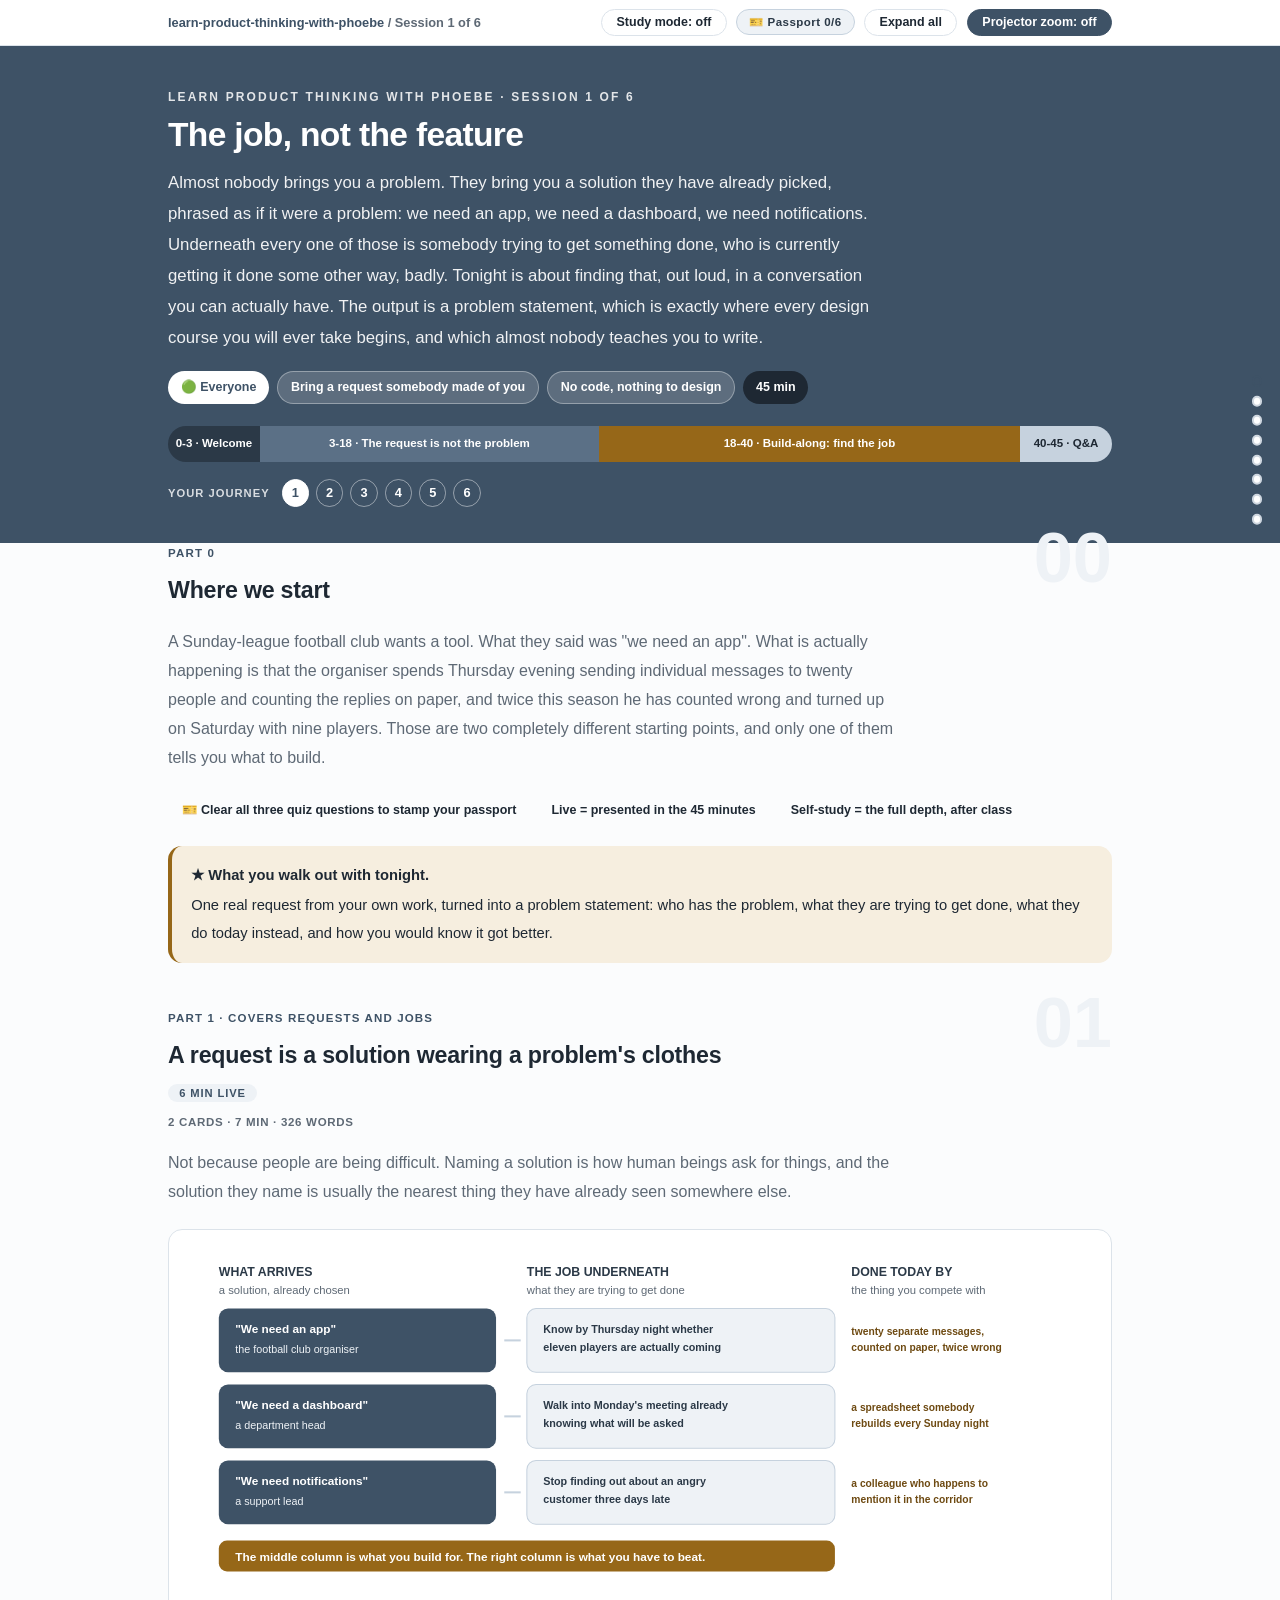
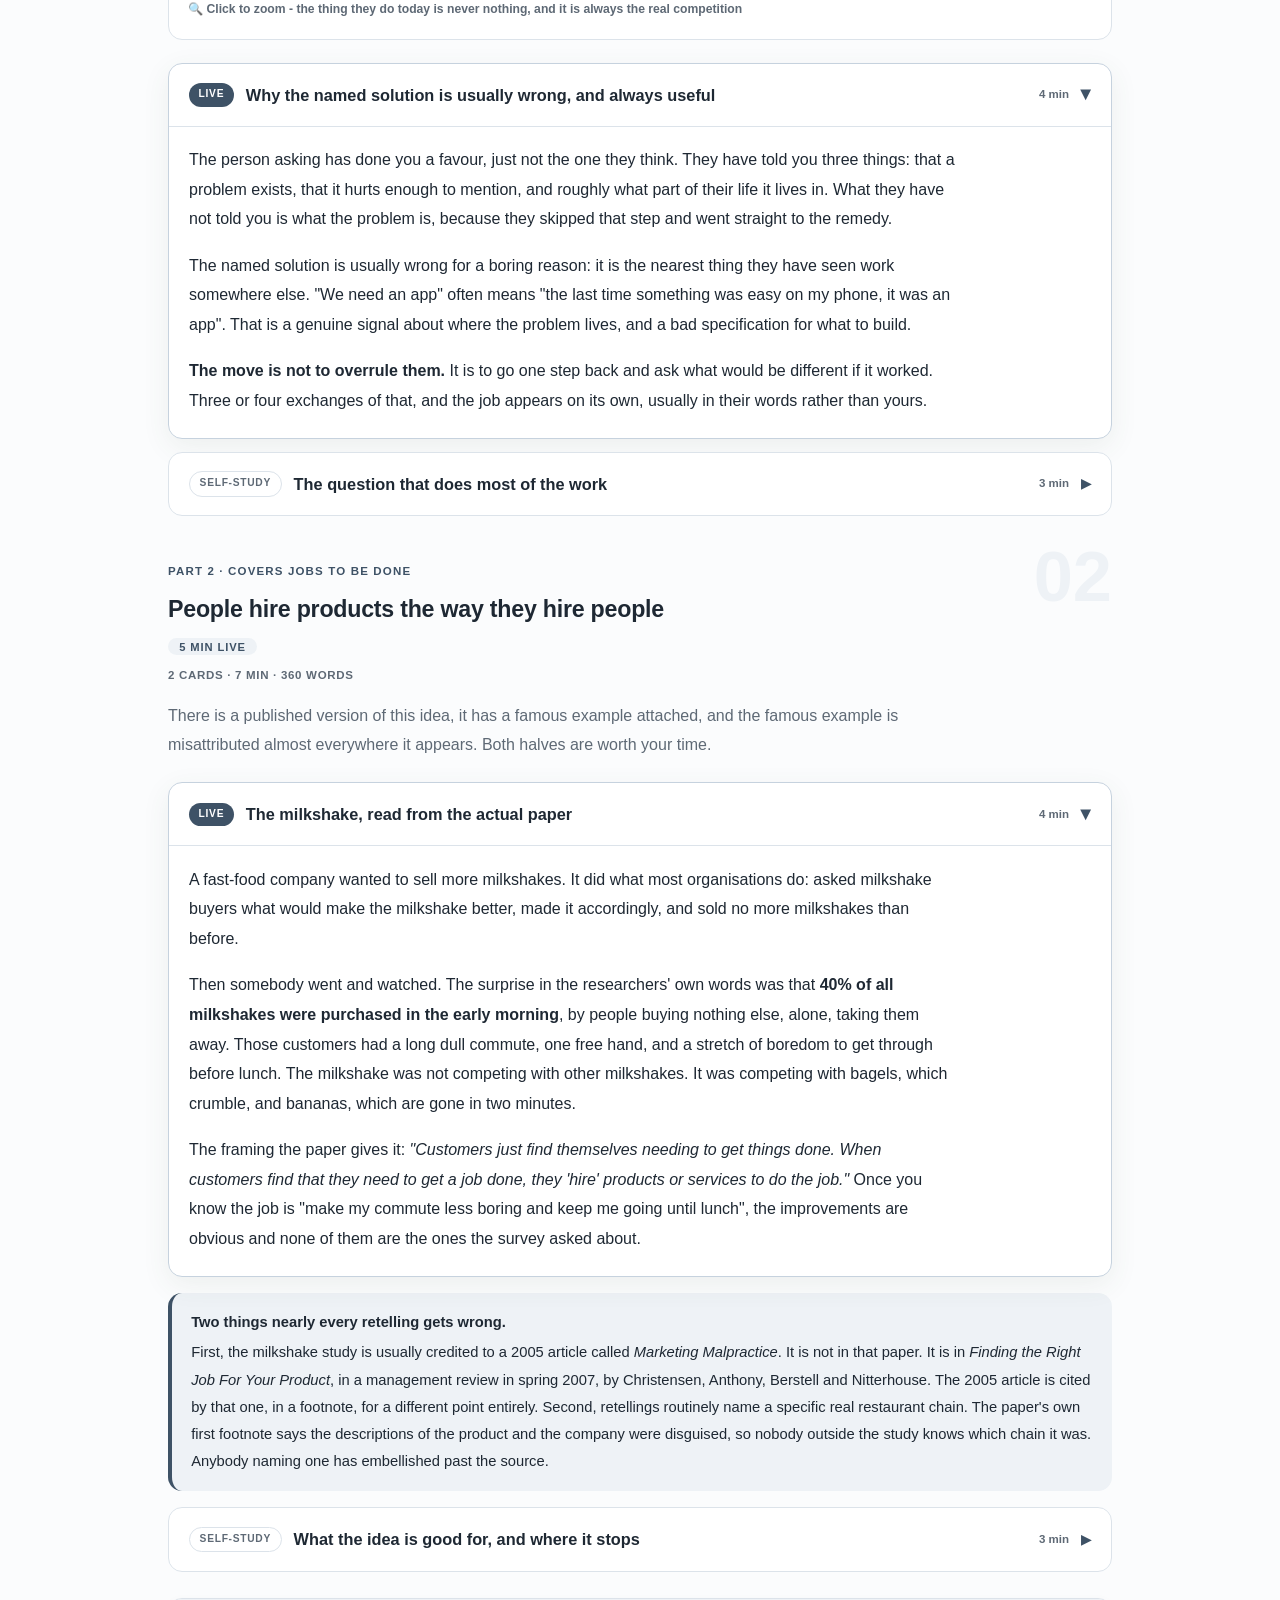
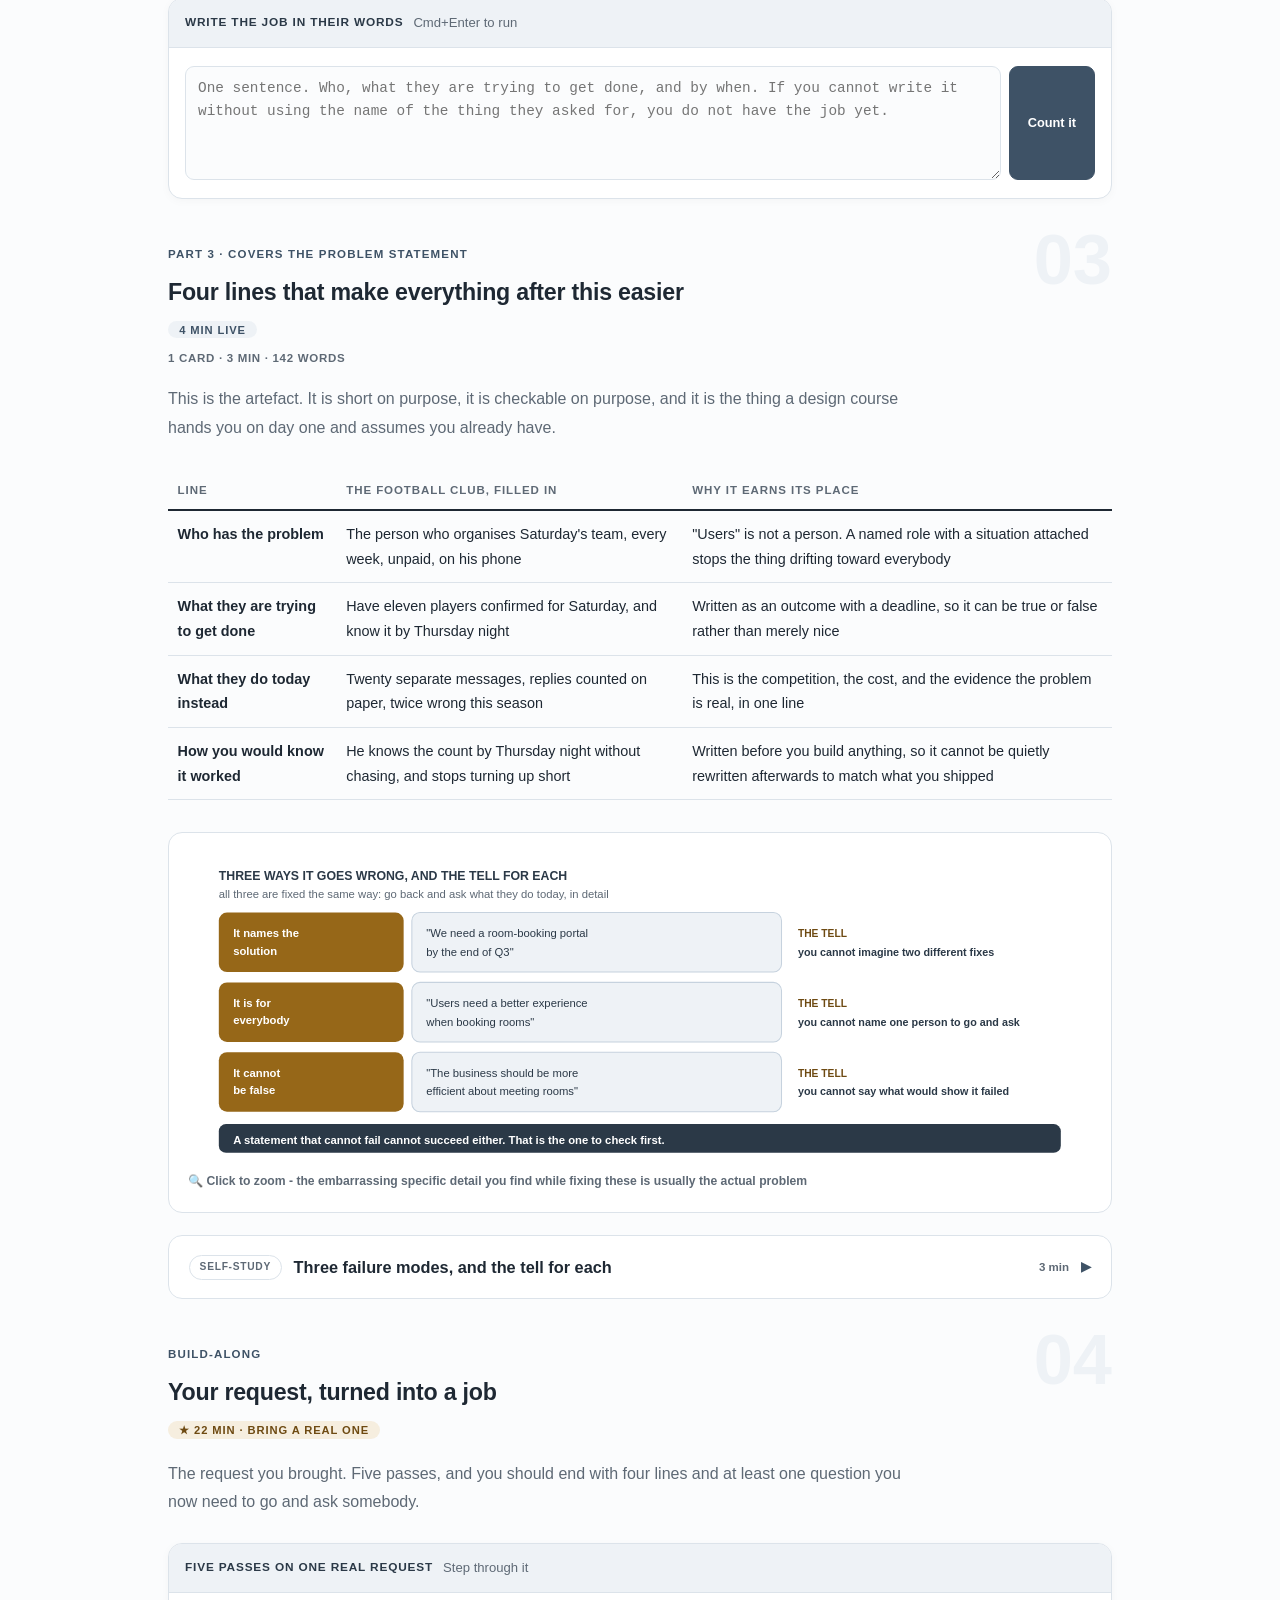
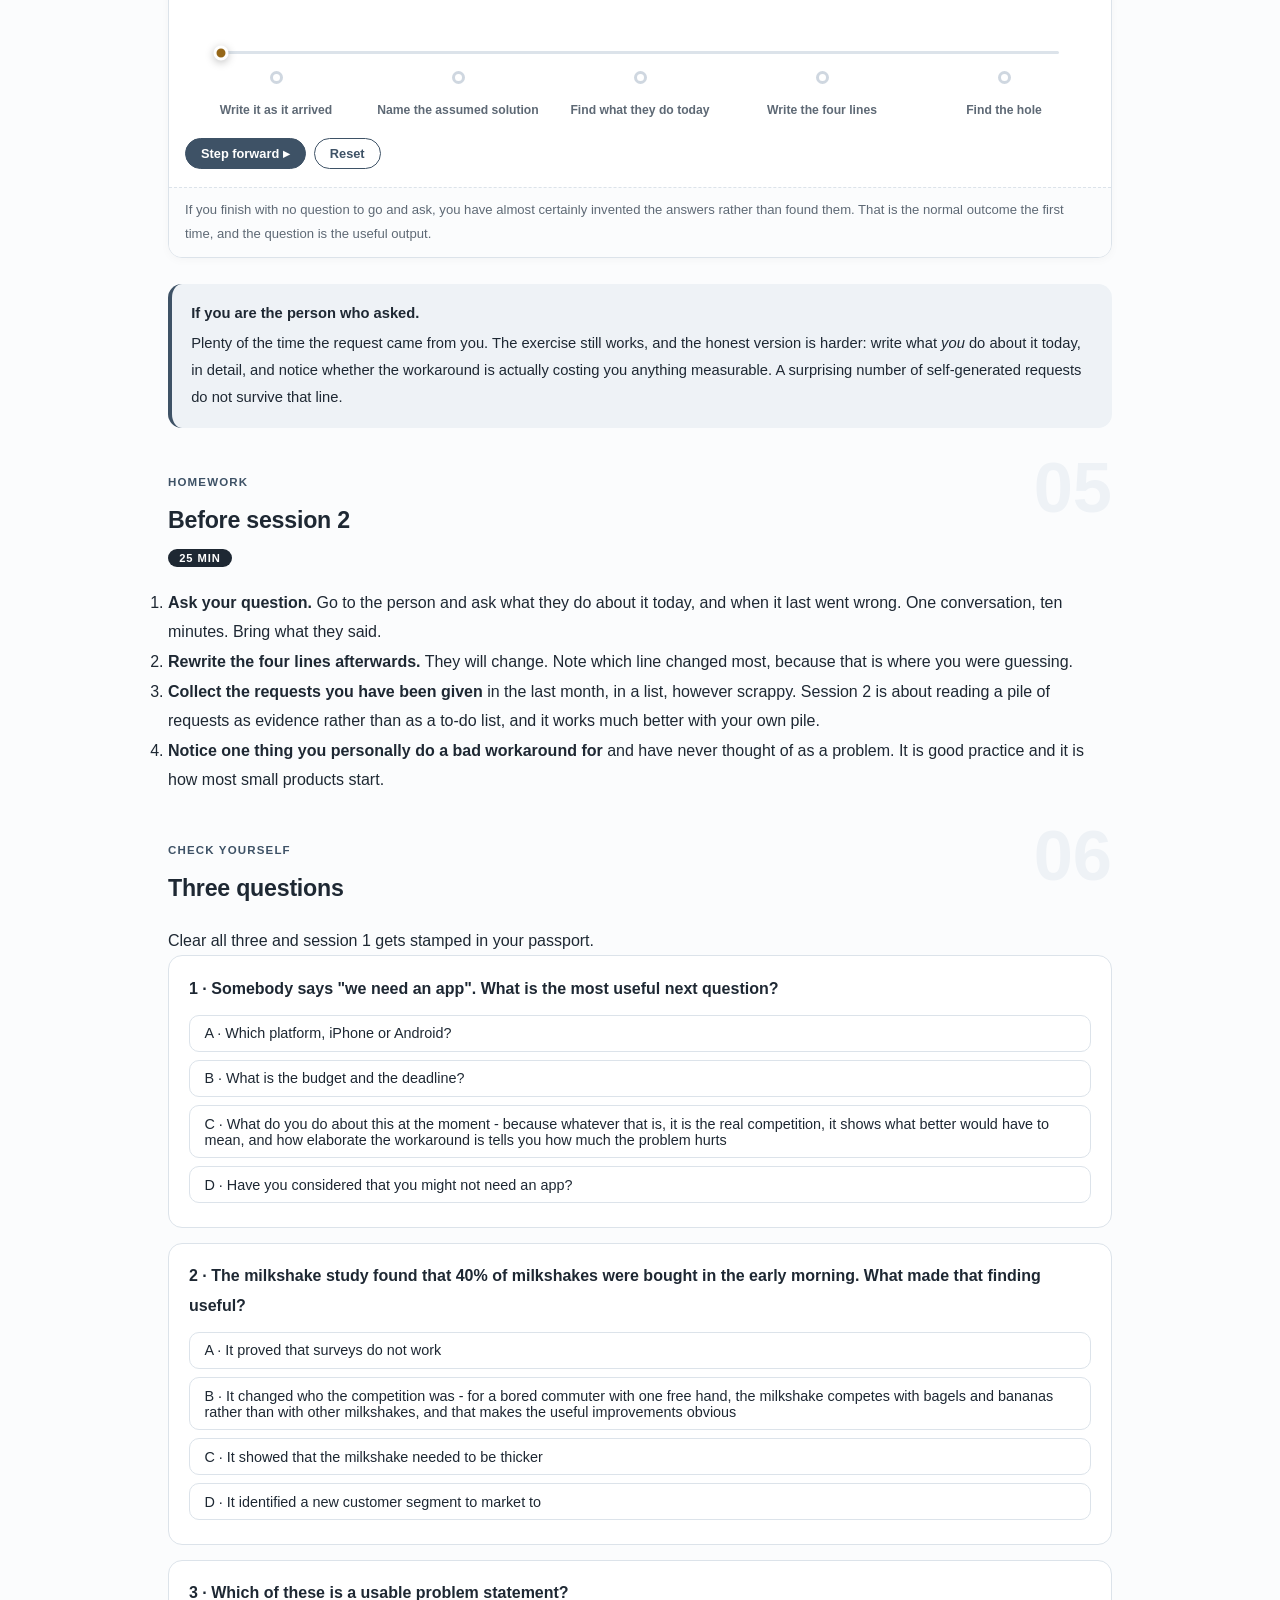
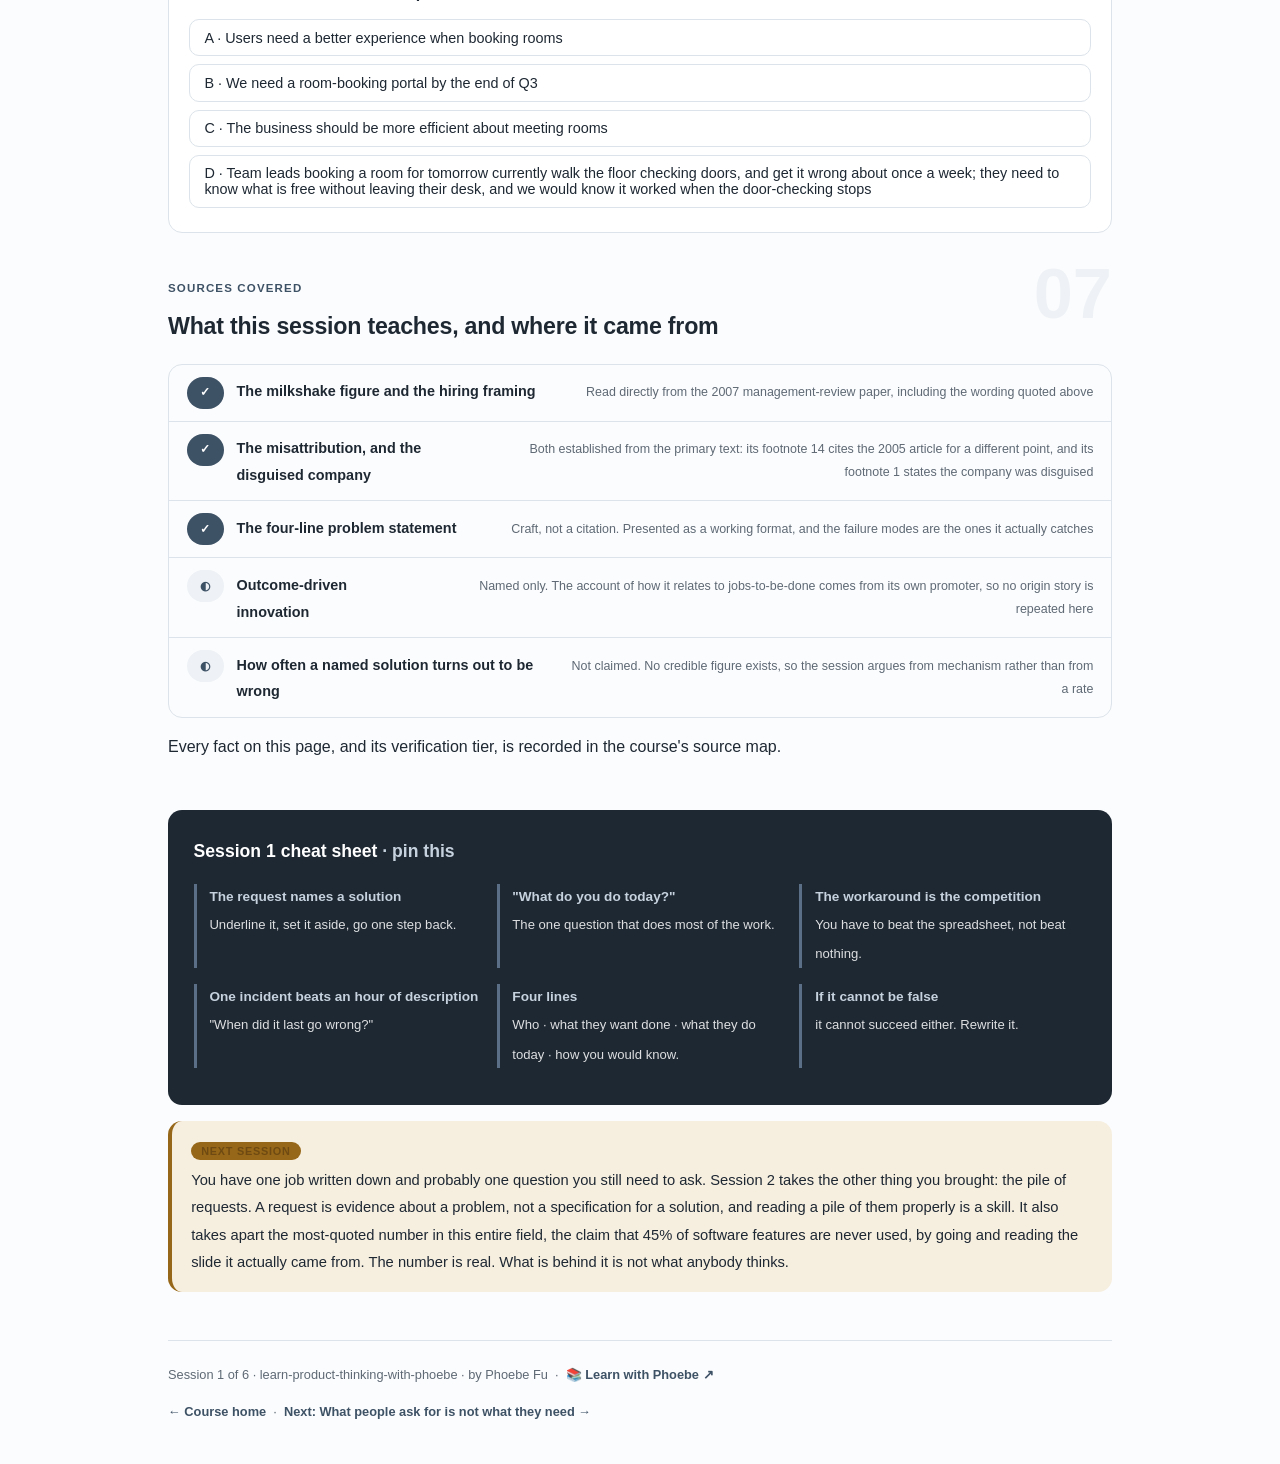
==== courses/01-the-job-not-the-feature.html @ 302e2cb7 "Learn Product Thinking with Phoebe: six sessions, the cut bench, source map The sys shelf had three " ====
<!DOCTYPE html>
<html lang="en">
<head>
<meta charset="UTF-8">
<meta name="viewport" content="width=device-width, initial-scale=1.0">
<!-- social:start -->
<meta name="description" content="Session 1 of 6. Almost every request for software arrives as a solution wearing a problem's clothes. What somebody is actually trying to get done, what they do today instead, and the problem statement every design course starts from.">
<meta property="og:type" content="article">
<meta property="og:site_name" content="Learn with Phoebe">
<meta property="og:title" content="The job, not the feature - learn product thinking with phoebe">
<meta property="og:description" content="Session 1 of 6. 'We need an app' is an answer, not a problem. How to find the job underneath, and why what they do today is the thing you are really competing with.">
<meta property="og:url" content="https://phoebefu6.github.io/learn-product-thinking-with-phoebe/courses/01-the-job-not-the-feature.html">
<meta property="og:image" content="https://phoebefu6.github.io/learn-product-thinking-with-phoebe/assets/og-cover.png">
<meta property="og:image:width" content="1200">
<meta property="og:image:height" content="630">
<meta name="twitter:card" content="summary_large_image">
<meta name="twitter:title" content="The job, not the feature - learn product thinking with phoebe">
<meta name="twitter:description" content="Session 1 of 6. Finding the job underneath the request.">
<meta name="twitter:image" content="https://phoebefu6.github.io/learn-product-thinking-with-phoebe/assets/og-cover.png">
<!-- social:end -->
<title>Session 1 · The job, not the feature - learn product thinking with phoebe</title>
<link rel="stylesheet" href="../assets/style.css?v=1">
</head>
<body>

<div class="toolbar">
  <div class="wrap">
    <span class="crumb"><a href="../index.html">learn-product-thinking-with-phoebe</a> / Session 1 of 6</span>
    <button class="btn" id="toggle-all" type="button">Expand all</button>
    <button class="btn primary" id="zoom-toggle" type="button">Projector zoom: off</button>
  </div>
</div>

<header class="masthead">
  <div class="wrap">
    <div class="eyebrow">Learn Product Thinking with Phoebe · Session 1 of 6</div>
    <h1>The job, not <span class="accent">the feature</span></h1>
    <p class="sub">Almost nobody brings you a problem. They bring you a solution they have already picked, phrased as if it were a problem: we need an app, we need a dashboard, we need notifications. Underneath every one of those is somebody trying to get something done, who is currently getting it done some other way, badly. Tonight is about finding that, out loud, in a conversation you can actually have. The output is a problem statement, which is exactly where every design course you will ever take begins, and which almost nobody teaches you to write.</p>
    <div class="chip-row">
      <span class="chip level">🟢 Everyone</span>
      <span class="chip audience">Bring a request somebody made of you</span>
      <span class="chip audience">No code, nothing to design</span>
      <span class="chip time">45 min</span>
    </div>
    <div class="agenda">
      <span class="a1" style="flex:1">0-3 · Welcome</span>
      <span class="a2" style="flex:4">3-18 · The request is not the problem</span>
      <span class="a3" style="flex:5">18-40 · Build-along: find the job</span>
      <span class="a4" style="flex:1">40-45 · Q&amp;A</span>
    </div>
  </div>
</header>

<main class="wrap">

  <section class="section" id="intro">
    <div class="section-kicker">
      <span class="klabel">Part 0</span>
      <h2>Where we start</h2>
    </div>
    <p class="lede">A Sunday-league football club wants a tool. What they said was "we need an app". What is actually happening is that the organiser spends Thursday evening sending individual messages to twenty people and counting the replies on paper, and twice this season he has counted wrong and turned up on Saturday with nine players. Those are two completely different starting points, and only one of them tells you what to build.</p>

    <div class="legend">
      <span class="pill">🎫 Clear all three quiz questions to stamp your passport</span>
      <span class="pill">Live = presented in the 45 minutes</span>
      <span class="pill">Self-study = the full depth, after class</span>
    </div>

    <div class="callout win">
      <p><strong>★ What you walk out with tonight.</strong> One real request from your own work, turned into a problem statement: who has the problem, what they are trying to get done, what they do today instead, and how you would know it got better.</p>
    </div>
  </section>

  <section class="section" id="part-1">
    <div class="section-kicker">
      <span class="klabel">Part 1 · covers requests and jobs</span>
      <h2>A request is a solution wearing a problem's clothes</h2>
      <span class="tag concept">6 min live</span>
    </div>
    <p class="lede">Not because people are being difficult. Naming a solution is how human beings ask for things, and the solution they name is usually the nearest thing they have already seen somewhere else.</p>

    <figure class="zoomable">
      <svg viewBox="0 0 880 330" xmlns="http://www.w3.org/2000/svg" role="img" aria-label="Three requests, each an assumed solution, with the job underneath and the thing being done today instead: we need an app, we need a dashboard, we need notifications">
        <style>
          .p1H { font: 800 12px Inter, sans-serif; fill: #2B3947; }
          .p1S { font: 400 11px Inter, sans-serif; fill: #5E6975; }
          .p1T { font: 800 11.5px Inter, sans-serif; fill: #FFFFFF; }
          .p1W { font: 400 10.5px Inter, sans-serif; fill: #EEF2F6; }
          .p1D { font: 700 10.5px Inter, sans-serif; fill: #2B3947; }
          .p1O { font: 700 10px Inter, sans-serif; fill: #6E4A12; }
        </style>

        <text class="p1H" x="30" y="26">WHAT ARRIVES</text>
        <text class="p1H" x="330" y="26">THE JOB UNDERNEATH</text>
        <text class="p1H" x="646" y="26">DONE TODAY BY</text>
        <text class="p1S" x="30" y="44">a solution, already chosen</text>
        <text class="p1S" x="330" y="44">what they are trying to get done</text>
        <text class="p1S" x="646" y="44">the thing you compete with</text>

        <rect x="30" y="58" width="270" height="62" rx="9" fill="#3E5266"/>
        <text class="p1T" x="46" y="82">"We need an app"</text>
        <text class="p1W" x="46" y="101">the football club organiser</text>
        <path d="M 308 89 L 324 89" stroke="#C6D2DE" stroke-width="2"/>
        <rect x="330" y="58" width="300" height="62" rx="9" fill="#EEF2F6" stroke="#C6D2DE"/>
        <text class="p1D" x="346" y="82">Know by Thursday night whether</text>
        <text class="p1D" x="346" y="99">eleven players are actually coming</text>
        <text class="p1O" x="646" y="84">twenty separate messages,</text>
        <text class="p1O" x="646" y="99">counted on paper, twice wrong</text>

        <rect x="30" y="132" width="270" height="62" rx="9" fill="#3E5266"/>
        <text class="p1T" x="46" y="156">"We need a dashboard"</text>
        <text class="p1W" x="46" y="175">a department head</text>
        <path d="M 308 163 L 324 163" stroke="#C6D2DE" stroke-width="2"/>
        <rect x="330" y="132" width="300" height="62" rx="9" fill="#EEF2F6" stroke="#C6D2DE"/>
        <text class="p1D" x="346" y="156">Walk into Monday's meeting already</text>
        <text class="p1D" x="346" y="173">knowing what will be asked</text>
        <text class="p1O" x="646" y="158">a spreadsheet somebody</text>
        <text class="p1O" x="646" y="173">rebuilds every Sunday night</text>

        <rect x="30" y="206" width="270" height="62" rx="9" fill="#3E5266"/>
        <text class="p1T" x="46" y="230">"We need notifications"</text>
        <text class="p1W" x="46" y="249">a support lead</text>
        <path d="M 308 237 L 324 237" stroke="#C6D2DE" stroke-width="2"/>
        <rect x="330" y="206" width="300" height="62" rx="9" fill="#EEF2F6" stroke="#C6D2DE"/>
        <text class="p1D" x="346" y="230">Stop finding out about an angry</text>
        <text class="p1D" x="346" y="247">customer three days late</text>
        <text class="p1O" x="646" y="232">a colleague who happens to</text>
        <text class="p1O" x="646" y="247">mention it in the corridor</text>

        <rect x="30" y="284" width="600" height="30" rx="8" fill="#966718"/>
        <text class="p1T" x="46" y="304">The middle column is what you build for. The right column is what you have to beat.</text>
      </svg>
      <figcaption>🔍 Click to zoom - the thing they do today is never nothing, and it is always the real competition</figcaption>
    </figure>

    <details class="card" open>
      <summary><span class="mode live">Live</span>Why the named solution is usually wrong, and always useful<span class="mini">4 min</span><span class="caret">▶</span></summary>
      <div class="body">
        <p>The person asking has done you a favour, just not the one they think. They have told you three things: that a problem exists, that it hurts enough to mention, and roughly what part of their life it lives in. What they have not told you is what the problem is, because they skipped that step and went straight to the remedy.</p>
        <p>The named solution is usually wrong for a boring reason: it is the nearest thing they have seen work somewhere else. "We need an app" often means "the last time something was easy on my phone, it was an app". That is a genuine signal about where the problem lives, and a bad specification for what to build.</p>
        <p><strong>The move is not to overrule them.</strong> It is to go one step back and ask what would be different if it worked. Three or four exchanges of that, and the job appears on its own, usually in their words rather than yours.</p>
      </div>
    </details>

    <details class="card">
      <summary><span class="mode self">Self-study</span>The question that does most of the work<span class="mini">3 min</span><span class="caret">▶</span></summary>
      <div class="body">
        <p><strong>"What do you do about this at the moment?"</strong></p>
        <p>Almost nobody is doing nothing. There is a spreadsheet, a group chat, a whiteboard, a person who just remembers, a Sunday evening that gets eaten. That existing behaviour is the single most useful thing you can learn, for three reasons.</p>
        <p>It tells you what the job really is, because you can watch what they actually do rather than what they say they want. It tells you what "better" would have to mean, because whatever you build has to beat the spreadsheet, not beat nothing. And it tells you how much the problem hurts: somebody who has built an elaborate workaround has an expensive problem, and somebody who shrugs and says "we just cope" may not have one worth solving.</p>
        <p>A second question earns its place right after: <strong>"when did it last go wrong, and what happened?"</strong> One concrete incident is worth an hour of general description, and it hands you the outcome that matters.</p>
      </div>
    </details>
  </section>

  <section class="section" id="part-2">
    <div class="section-kicker">
      <span class="klabel">Part 2 · covers jobs to be done</span>
      <h2>People hire products the way they hire people</h2>
      <span class="tag concept">5 min live</span>
    </div>
    <p class="lede">There is a published version of this idea, it has a famous example attached, and the famous example is misattributed almost everywhere it appears. Both halves are worth your time.</p>

    <details class="card" open>
      <summary><span class="mode live">Live</span>The milkshake, read from the actual paper<span class="mini">4 min</span><span class="caret">▶</span></summary>
      <div class="body">
        <p>A fast-food company wanted to sell more milkshakes. It did what most organisations do: asked milkshake buyers what would make the milkshake better, made it accordingly, and sold no more milkshakes than before.</p>
        <p>Then somebody went and watched. The surprise in the researchers' own words was that <strong>40% of all milkshakes were purchased in the early morning</strong>, by people buying nothing else, alone, taking them away. Those customers had a long dull commute, one free hand, and a stretch of boredom to get through before lunch. The milkshake was not competing with other milkshakes. It was competing with bagels, which crumble, and bananas, which are gone in two minutes.</p>
        <p>The framing the paper gives it: <em>"Customers just find themselves needing to get things done. When customers find that they need to get a job done, they 'hire' products or services to do the job."</em> Once you know the job is "make my commute less boring and keep me going until lunch", the improvements are obvious and none of them are the ones the survey asked about.</p>
      </div>
    </details>

    <div class="callout tip">
      <p><strong>Two things nearly every retelling gets wrong.</strong> First, the milkshake study is usually credited to a 2005 article called <em>Marketing Malpractice</em>. It is not in that paper. It is in <em>Finding the Right Job For Your Product</em>, in a management review in spring 2007, by Christensen, Anthony, Berstell and Nitterhouse. The 2005 article is cited by that one, in a footnote, for a different point entirely. Second, retellings routinely name a specific real restaurant chain. The paper's own first footnote says the descriptions of the product and the company were disguised, so nobody outside the study knows which chain it was. Anybody naming one has embellished past the source.</p>
    </div>

    <details class="card">
      <summary><span class="mode self">Self-study</span>What the idea is good for, and where it stops<span class="mini">3 min</span><span class="caret">▶</span></summary>
      <div class="body">
        <p>Used well, "what job is this hired for" does one very specific thing: it widens your idea of the competition. If the job is a boring commute, your competitors are bagels and podcasts, not other milkshakes. If the job is knowing who is available on Saturday, your competitor is a group chat and a piece of paper, not other football apps.</p>
        <p>Used badly, it becomes a phrase people say in meetings to sound rigorous while changing nothing. Two habits keep it honest. Write the job in the words of the person who has it, not in product language. And write it so that it could be false: "he wants to know by Thursday night" can be checked with him, where "he wants a delightful experience" cannot.</p>
        <p>There is a more quantified variant of this idea, outcome-driven innovation, which attaches importance and satisfaction scores to each step of a job. It is a different tradition with its own literature, and its own promoters, so treat the tidy origin stories about how the two relate with the same suspicion you would treat any other unsourced story.</p>
      </div>
    </details>

    <div class="tryrow" data-fn="wordcount" data-multiline="1" data-title="Write the job in their words" data-hint="One sentence. Who, what they are trying to get done, and by when. If you cannot write it without using the name of the thing they asked for, you do not have the job yet." data-seed="" data-cta="Count it"></div>
  </section>

  <section class="section" id="part-3">
    <div class="section-kicker">
      <span class="klabel">Part 3 · covers the problem statement</span>
      <h2>Four lines that make everything after this easier</h2>
      <span class="tag concept">4 min live</span>
    </div>
    <p class="lede">This is the artefact. It is short on purpose, it is checkable on purpose, and it is the thing a design course hands you on day one and assumes you already have.</p>

    <table class="clean">
      <tr><th>Line</th><th>The football club, filled in</th><th>Why it earns its place</th></tr>
      <tr><td><strong>Who has the problem</strong></td><td>The person who organises Saturday's team, every week, unpaid, on his phone</td><td>"Users" is not a person. A named role with a situation attached stops the thing drifting toward everybody</td></tr>
      <tr><td><strong>What they are trying to get done</strong></td><td>Have eleven players confirmed for Saturday, and know it by Thursday night</td><td>Written as an outcome with a deadline, so it can be true or false rather than merely nice</td></tr>
      <tr><td><strong>What they do today instead</strong></td><td>Twenty separate messages, replies counted on paper, twice wrong this season</td><td>This is the competition, the cost, and the evidence the problem is real, in one line</td></tr>
      <tr><td><strong>How you would know it worked</strong></td><td>He knows the count by Thursday night without chasing, and stops turning up short</td><td>Written before you build anything, so it cannot be quietly rewritten afterwards to match what you shipped</td></tr>
    </table>


    <figure class="zoomable">
      <svg viewBox="0 0 880 300" xmlns="http://www.w3.org/2000/svg" role="img" aria-label="Three problem statements that fail, each with the tell that catches it: one names the solution, one is for everybody, one cannot be false">
        <style>
          .p1bH { font: 800 12px Inter, sans-serif; fill: #2B3947; }
          .p1bS { font: 400 11px Inter, sans-serif; fill: #5E6975; }
          .p1bT { font: 800 11px Inter, sans-serif; fill: #FFFFFF; }
          .p1bQ { font: 400 11px Inter, sans-serif; fill: #2B3947; }
          .p1bK { font: 800 10px Inter, sans-serif; fill: #6E4A12; }
          .p1bF { font: 700 10.5px Inter, sans-serif; fill: #2B3947; }
        </style>

        <text class="p1bH" x="30" y="26">THREE WAYS IT GOES WRONG, AND THE TELL FOR EACH</text>
        <text class="p1bS" x="30" y="44">all three are fixed the same way: go back and ask what they do today, in detail</text>

        <rect x="30" y="58" width="180" height="58" rx="8" fill="#966718"/>
        <text class="p1bT" x="44" y="82">It names the</text>
        <text class="p1bT" x="44" y="99">solution</text>
        <rect x="218" y="58" width="360" height="58" rx="8" fill="#EEF2F6" stroke="#C6D2DE"/>
        <text class="p1bQ" x="232" y="82">"We need a room-booking portal</text>
        <text class="p1bQ" x="232" y="100">by the end of Q3"</text>
        <text class="p1bK" x="594" y="82">THE TELL</text>
        <text class="p1bF" x="594" y="100">you cannot imagine two different fixes</text>

        <rect x="30" y="126" width="180" height="58" rx="8" fill="#966718"/>
        <text class="p1bT" x="44" y="150">It is for</text>
        <text class="p1bT" x="44" y="167">everybody</text>
        <rect x="218" y="126" width="360" height="58" rx="8" fill="#EEF2F6" stroke="#C6D2DE"/>
        <text class="p1bQ" x="232" y="150">"Users need a better experience</text>
        <text class="p1bQ" x="232" y="168">when booking rooms"</text>
        <text class="p1bK" x="594" y="150">THE TELL</text>
        <text class="p1bF" x="594" y="168">you cannot name one person to go and ask</text>

        <rect x="30" y="194" width="180" height="58" rx="8" fill="#966718"/>
        <text class="p1bT" x="44" y="218">It cannot</text>
        <text class="p1bT" x="44" y="235">be false</text>
        <rect x="218" y="194" width="360" height="58" rx="8" fill="#EEF2F6" stroke="#C6D2DE"/>
        <text class="p1bQ" x="232" y="218">"The business should be more</text>
        <text class="p1bQ" x="232" y="236">efficient about meeting rooms"</text>
        <text class="p1bK" x="594" y="218">THE TELL</text>
        <text class="p1bF" x="594" y="236">you cannot say what would show it failed</text>

        <rect x="30" y="264" width="820" height="28" rx="7" fill="#2B3947"/>
        <text class="p1bT" x="44" y="283">A statement that cannot fail cannot succeed either. That is the one to check first.</text>
      </svg>
      <figcaption>🔍 Click to zoom - the embarrassing specific detail you find while fixing these is usually the actual problem</figcaption>
    </figure>

    <details class="card">
      <summary><span class="mode self">Self-study</span>Three failure modes, and the tell for each<span class="mini">3 min</span><span class="caret">▶</span></summary>
      <div class="body">
        <p><strong>It names the solution.</strong> If the statement contains the word "app", "dashboard" or "portal", you have written a plan, not a problem. The tell: you cannot imagine two genuinely different things that would both solve it.</p>
        <p><strong>It is for everybody.</strong> If "who has the problem" says "our users" or "the business", nobody will be able to tell you whether it got better. The tell: you cannot name one real person you could go and ask.</p>
        <p><strong>It cannot be false.</strong> "Make the process more efficient" cannot fail, so it cannot succeed either. The tell: you cannot say what number or observation would show it had not worked.</p>
        <p>All three are fixed the same way, by going back to the person and asking what they do today, in detail, until something specific and slightly embarrassing turns up. The embarrassing detail is usually the problem.</p>
      </div>
    </details>
  </section>

  <section class="section" id="demo-1">
    <div class="section-kicker">
      <span class="klabel">Build-along</span>
      <h2>Your request, turned into a job</h2>
      <span class="tag demo">★ 22 min · bring a real one</span>
    </div>
    <p class="lede">The request you brought. Five passes, and you should end with four lines and at least one question you now need to go and ask somebody.</p>

    <div class="tick" data-stages="Write it as it arrived|Name the assumed solution|Find what they do today|Write the four lines|Find the hole" data-title="Five passes on one real request" data-foot="If you finish with no question to go and ask, you have almost certainly invented the answers rather than found them. That is the normal outcome the first time, and the question is the useful output.">
      <p class="tick-note" data-stage="0"><b>Write the request exactly as it arrived</b>, in the words that were used, including the bit that annoyed you. Do not tidy it. The phrasing carries information about who wants it and why now.</p>
      <p class="tick-note" data-stage="1"><b>Underline the solution they already picked.</b> Almost every request contains one. Naming it out loud is what lets you set it aside without arguing with anybody about it.</p>
      <p class="tick-note" data-stage="2"><b>Write what they do about it today.</b> If you do not know, write "I do not know" - that is the most valuable line on the page, and it is your first question.</p>
      <p class="tick-note" data-stage="3"><b>Write the four lines:</b> who has the problem, what they are trying to get done, what they do today instead, how you would know it worked. Keep each to one sentence.</p>
      <p class="tick-note" data-stage="4"><b>Check it against the three failure modes.</b> Does it name a solution, is it for everybody, could it be false? Rewrite whichever one bites, then write down the question you need to ask a real person.</p>
    </div>

    <div class="callout tip">
      <p><strong>If you are the person who asked.</strong> Plenty of the time the request came from you. The exercise still works, and the honest version is harder: write what <em>you</em> do about it today, in detail, and notice whether the workaround is actually costing you anything measurable. A surprising number of self-generated requests do not survive that line.</p>
    </div>
  </section>

  <section class="section" id="exercise">
    <div class="section-kicker">
      <span class="klabel">Homework</span>
      <h2>Before session 2</h2>
      <span class="tag exercise">25 min</span>
    </div>
    <ol>
      <li><strong>Ask your question.</strong> Go to the person and ask what they do about it today, and when it last went wrong. One conversation, ten minutes. Bring what they said.</li>
      <li><strong>Rewrite the four lines afterwards.</strong> They will change. Note which line changed most, because that is where you were guessing.</li>
      <li><strong>Collect the requests you have been given</strong> in the last month, in a list, however scrappy. Session 2 is about reading a pile of requests as evidence rather than as a to-do list, and it works much better with your own pile.</li>
      <li><strong>Notice one thing you personally do a bad workaround for</strong> and have never thought of as a problem. It is good practice and it is how most small products start.</li>
    </ol>
  </section>

  <section class="section" id="quiz">
    <div class="section-kicker">
      <span class="klabel">Check yourself</span>
      <h2>Three questions</h2>
    </div>
    <p>Clear all three and session 1 gets stamped in your passport.</p>

    <div class="quiz-q" data-answer="2">
      <p class="qtext">1 · Somebody says "we need an app". What is the most useful next question?</p>
      <button class="qopt" type="button">A · Which platform, iPhone or Android?</button>
      <button class="qopt" type="button">B · What is the budget and the deadline?</button>
      <button class="qopt" type="button">C · What do you do about this at the moment - because whatever that is, it is the real competition, it shows what better would have to mean, and how elaborate the workaround is tells you how much the problem hurts</button>
      <button class="qopt" type="button">D · Have you considered that you might not need an app?</button>
      <p class="qwhy">Almost nobody is doing nothing. The existing workaround is the single richest thing you can learn, and asking about it is not confrontational, which matters because option D is the same insight phrased so that the person has to defend themselves.</p>
    </div>

    <div class="quiz-q" data-answer="1">
      <p class="qtext">2 · The milkshake study found that 40% of milkshakes were bought in the early morning. What made that finding useful?</p>
      <button class="qopt" type="button">A · It proved that surveys do not work</button>
      <button class="qopt" type="button">B · It changed who the competition was - for a bored commuter with one free hand, the milkshake competes with bagels and bananas rather than with other milkshakes, and that makes the useful improvements obvious</button>
      <button class="qopt" type="button">C · It showed that the milkshake needed to be thicker</button>
      <button class="qopt" type="button">D · It identified a new customer segment to market to</button>
      <p class="qwhy">Knowing the job widens the field of competitors, and that is where the leverage is. Note also what the source actually supports: the company was disguised in the paper, so anybody who names a specific chain in the retelling has gone past the evidence.</p>
    </div>

    <div class="quiz-q" data-answer="3">
      <p class="qtext">3 · Which of these is a usable problem statement?</p>
      <button class="qopt" type="button">A · Users need a better experience when booking rooms</button>
      <button class="qopt" type="button">B · We need a room-booking portal by the end of Q3</button>
      <button class="qopt" type="button">C · The business should be more efficient about meeting rooms</button>
      <button class="qopt" type="button">D · Team leads booking a room for tomorrow currently walk the floor checking doors, and get it wrong about once a week; they need to know what is free without leaving their desk, and we would know it worked when the door-checking stops</button>
      <p class="qwhy">D names a real person in a real situation, states the outcome, records what they do today, and says how you would know. A is for everybody and cannot be false; B is a solution with a date on it; C cannot fail, so it cannot succeed.</p>
    </div>

    <p class="quiz-score"></p>
  </section>

  <section class="section" id="official">
    <div class="section-kicker">
      <span class="klabel">Sources covered</span>
      <h2>What this session teaches, and where it came from</h2>
    </div>
    <div class="covered">
      <div class="covered-row"><span class="status pill solid">✓</span><span class="name">The milkshake figure and the hiring framing</span><span class="note">Read directly from the 2007 management-review paper, including the wording quoted above</span></div>
      <div class="covered-row"><span class="status pill solid">✓</span><span class="name">The misattribution, and the disguised company</span><span class="note">Both established from the primary text: its footnote 14 cites the 2005 article for a different point, and its footnote 1 states the company was disguised</span></div>
      <div class="covered-row"><span class="status pill solid">✓</span><span class="name">The four-line problem statement</span><span class="note">Craft, not a citation. Presented as a working format, and the failure modes are the ones it actually catches</span></div>
      <div class="covered-row"><span class="status pill light">◐</span><span class="name">Outcome-driven innovation</span><span class="note">Named only. The account of how it relates to jobs-to-be-done comes from its own promoter, so no origin story is repeated here</span></div>
      <div class="covered-row"><span class="status pill light">◐</span><span class="name">How often a named solution turns out to be wrong</span><span class="note">Not claimed. No credible figure exists, so the session argues from mechanism rather than from a rate</span></div>
    </div>
    <p class="mono" style="margin-top:14px">Every fact on this page, and its verification tier, is recorded in the course's source map.</p>
  </section>

  <section class="cheat" id="cheatsheet">
    <h3>Session 1 cheat sheet <span>· pin this</span></h3>
    <div class="grid-2">
      <div class="cheat-item"><b>The request names a solution</b><span>Underline it, set it aside, go one step back.</span></div>
      <div class="cheat-item"><b>"What do you do today?"</b><span>The one question that does most of the work.</span></div>
      <div class="cheat-item"><b>The workaround is the competition</b><span>You have to beat the spreadsheet, not beat nothing.</span></div>
      <div class="cheat-item"><b>One incident beats an hour of description</b><span>"When did it last go wrong?"</span></div>
      <div class="cheat-item"><b>Four lines</b><span>Who · what they want done · what they do today · how you would know.</span></div>
      <div class="cheat-item"><b>If it cannot be false</b><span>it cannot succeed either. Rewrite it.</span></div>
    </div>
  </section>

  <div class="callout next">
    <span class="nx-pill">Next session</span>
    <p>You have one job written down and probably one question you still need to ask. Session 2 takes the other thing you brought: the pile of requests. A request is evidence about a problem, not a specification for a solution, and reading a pile of them properly is a skill. It also takes apart the most-quoted number in this entire field, the claim that 45% of software features are never used, by going and reading the slide it actually came from. The number is real. What is behind it is not what anybody thinks.</p>
  </div>

  <footer class="pagefoot">
    <span>Session 1 of 6 · learn-product-thinking-with-phoebe · by Phoebe Fu &nbsp;·&nbsp; 📚 <a href="https://phoebefu6.github.io/learn-with-phoebe/">Learn with Phoebe ↗</a></span>
    <span><a href="../index.html">← Course home</a> &nbsp;·&nbsp; <a href="02-what-people-ask-for.html">Next: What people ask for is not what they need →</a></span>
  </footer>

</main>

<script src="../assets/app.js?v=1"></script>
</body>
</html>
---- assets/style.css ----
/* learn-data-thinking-with-phoebe - editorial bold design system
   Accent: spruce #3E5266 · Ink deep spruce #2B3947 · Flagship: burnt orange #966718
   (CSS var names still read --indigo/--amber; they hold spruce and burnt orange.)
   NOTE: this is the PAGE chrome. The bench palette inside map-live.js is separate. */

:root {
  --indigo: #3E5266;
  --indigo-deep: #2B3947;
  --indigo-mid: #5B7086;
  --indigo-soft: #C6D2DE;
  --indigo-50: #EEF2F6;
  --ink: #1E2833;
  --muted: #5E6975;
  --faint: #CFD7E0;
  --hairline: #DCE3EA;
  --clay: #966718;
  --clay-ink: #6E4A12;
  --amber: #966718;
  --amber-ink: #6E4A12;
  --amber-50: #F6EEDF;
  --paper: #FBFCFD;
  --code-bg: #161E27;
  --code-ink: #DCE3EA;
  --radius: 14px;
}

* { margin: 0; padding: 0; box-sizing: border-box; }

html { font-size: 16px; scroll-behavior: smooth; }
html.zoom-125 { font-size: 20px; }
html.zoom-150 { font-size: 24px; }

body {
  font-family: "Inter", -apple-system, BlinkMacSystemFont, "Segoe UI", Roboto, sans-serif;
  background: var(--paper);
  color: var(--ink);
  line-height: 1.85;
  font-feature-settings: "tnum";
}

.wrap { max-width: 62rem; margin: 0 auto; padding: 0 1.5rem; }

/* ---------- header band ---------- */
.masthead {
  background: var(--indigo);
  color: #fff;
  padding: 2.5rem 0 2.25rem;
}
.masthead .eyebrow {
  font-size: .75rem;
  letter-spacing: .18em;
  text-transform: uppercase;
  opacity: .85;
  font-weight: 600;
}
.masthead h1 {
  font-size: 2.1rem;
  line-height: 1.15;
  font-weight: 800;
  margin: .5rem 0 .75rem;
  letter-spacing: -.02em;
}
.masthead h1 .accent { color: inherit; }
.masthead .sub { font-size: 1.05rem; opacity: .92; max-width: 44rem; }

.chip-row { display: flex; flex-wrap: wrap; gap: .5rem; margin-top: 1.1rem; }
.chip {
  display: inline-flex;
  align-items: center;
  gap: .35rem;
  border-radius: 999px;
  padding: .25rem .8rem;
  font-size: .78rem;
  font-weight: 600;
  white-space: nowrap;
}
.chip.level { background: #fff; color: var(--indigo); }
.chip.audience { background: rgba(255,255,255,.16); color: #fff; border: 1px solid rgba(255,255,255,.35); }
.chip.time { background: var(--ink); color: #fff; font-variant-numeric: tabular-nums; }


/* ---------- agenda band ----------
   Recovered 2026-09-02. These six repos were scaffolded from a stylesheet that had
   lost this block, so .agenda rendered as run-on inline text ~700px tall inside the
   masthead. 87 of 93 repos carry it; these were the exception, and they were also the
   six the estate sweep could not see. See course-builder/references/field-notes.md.

   .a3 does NOT reuse the donor's `color: var(--amber-ink)`: that pair falls below
   4.5:1 against --amber in all six palettes, which is the same failure the sweep
   flags on the wellbeing courses. The literal below is the darkest tone of this
   repo's own amber-ink that clears 4.5:1, so the band stays bright. Recompute it if
   --amber changes. */
.agenda {
  display: flex;
  border-radius: 999px;
  overflow: hidden;
  margin: 1.4rem 0 0;
  font-size: .72rem;
  font-weight: 600;
  text-align: center;
  color: #fff;
}
.agenda span { padding: .45rem .3rem; white-space: nowrap; overflow: hidden; text-overflow: ellipsis; }
.agenda .a1 { background: var(--indigo-deep); }
.agenda .a2 { background: var(--indigo-mid); }
.agenda .a3 { background: var(--amber); color: #FFFFFF; }
.agenda .a4 { background: var(--indigo-soft); color: var(--ink); }

/* ---------- toolbar ---------- */
.toolbar {
  position: sticky;
  top: 0;
  z-index: 40;
  background: rgba(255,255,255,.94);
  backdrop-filter: blur(6px);
  border-bottom: 1px solid var(--hairline);
  padding: .55rem 0;
}
.toolbar .wrap { display: flex; align-items: center; gap: .6rem; }
.toolbar .crumb { font-size: .8rem; color: var(--muted); font-weight: 600; margin-right: auto; }
.toolbar .crumb a { color: var(--indigo); text-decoration: none; }
.btn {
  border: 1px solid var(--hairline);
  background: #fff;
  color: var(--ink);
  border-radius: 999px;
  padding: .35rem .9rem;
  font-size: .78rem;
  font-weight: 600;
  cursor: pointer;
  font-family: inherit;
  transition: all .15s ease;
}
.btn:hover { border-color: var(--indigo); color: var(--indigo); }
.btn.primary { background: var(--indigo); border-color: var(--indigo); color: #fff; }
.btn.primary:hover { background: var(--indigo-deep); }

/* ---------- sections ---------- */
main { padding: 2.5rem 0 4rem; }

.section { margin-bottom: 2.8rem; }
.section-kicker { margin-bottom: 1rem; }
.section-kicker .klabel {
  display: block;
  font-size: .72rem;
  text-transform: uppercase;
  letter-spacing: .1em;
  color: var(--indigo);
  font-weight: 700;
  margin-bottom: .35rem;
}
.section-kicker h2 {
  font-size: 1.45rem;
  font-weight: 800;
  letter-spacing: -.01em;
  display: flex;
  align-items: center;
  gap: .7rem;
  flex-wrap: wrap;
}
.section-kicker .tag {
  border-radius: 999px;
  padding: .18rem .7rem;
  font-size: .7rem;
  font-weight: 700;
  text-transform: uppercase;
  letter-spacing: .08em;
}
.tag.concept { background: var(--indigo-50); color: var(--indigo); }
.tag.demo { background: var(--amber-50); color: var(--amber-ink); }
.tag.exercise { background: var(--ink); color: #fff; }

.lede { color: var(--muted); max-width: 46rem; margin-bottom: 1.4rem; line-height: 1.8; }

/* live vs self-study markers on cards */
.mode {
  font-size: .64rem;
  font-weight: 700;
  text-transform: uppercase;
  letter-spacing: .07em;
  padding: .14rem .6rem;
  border-radius: 999px;
  flex: none;
}
.mode.live { background: var(--indigo); color: #fff; }
.mode.self { background: #fff; color: var(--muted); border: 1px solid var(--hairline); }

/* ---------- accordions ---------- */
details.card {
  border: 1px solid var(--hairline);
  border-radius: var(--radius);
  margin-bottom: .8rem;
  overflow: hidden;
  background: #fff;
}
details.card[open] { border-color: var(--indigo-soft); box-shadow: 0 8px 28px rgba(63,93,69,.08); }
details.card summary {
  list-style: none;
  cursor: pointer;
  padding: 1rem 1.25rem;
  display: flex;
  align-items: center;
  gap: .75rem;
  font-weight: 700;
  font-size: 1.02rem;
  user-select: none;
}
details.card summary::-webkit-details-marker { display: none; }
details.card summary .dot {
  width: .6rem; height: .6rem;
  border-radius: 999px;
  background: var(--indigo);
  flex: none;
}
details.card summary .mini { margin-left: auto; font-size: .72rem; color: var(--muted); font-weight: 600; white-space: nowrap; }
details.card summary .caret { transition: transform .2s ease; color: var(--indigo); font-size: .8rem; }
details.card[open] summary .caret { transform: rotate(90deg); }
details.card .body { padding: 0 1.25rem 1.4rem; border-top: 1px solid var(--hairline); padding-top: 1.15rem; }
details.card .body p { margin-bottom: 1.05rem; max-width: 48rem; }
details.card .body p:last-child { margin-bottom: 0; }
details.card .body ul, details.card .body ol { margin: 0 0 1.1rem 1.2rem; max-width: 47rem; }
details.card .body li { margin-bottom: .65rem; }
details.card .body h4 { font-size: .95rem; font-weight: 700; margin: 1.1rem 0 .45rem; }
details.card .body h4:first-child { margin-top: 0; }

/* ---------- pills & legends ---------- */
.legend { display: flex; flex-wrap: wrap; gap: .5rem; margin: 0 0 1.2rem; }
.pill {
  display: inline-flex;
  align-items: center;
  gap: .4rem;
  border-radius: 999px;
  padding: .28rem .85rem;
  font-size: .78rem;
  font-weight: 600;
}
.pill.solid { background: var(--indigo); color: #fff; }
.pill.light { background: var(--indigo-50); color: var(--indigo); }
.pill.inkpill { background: var(--ink); color: #fff; }
.pill.amber, .pill.peach { background: var(--amber); color: var(--amber-ink); }
.pill.bare { color: var(--faint); }

/* ---------- 4D grid ---------- */
.grid-2 { display: grid; grid-template-columns: repeat(auto-fit, minmax(15rem, 1fr)); gap: .8rem; margin: .5rem 0 1rem; }
.d-card {
  border: 1px solid var(--hairline);
  border-left: 4px solid var(--indigo);
  border-radius: 10px;
  padding: 1rem 1.1rem;
}
.d-card h4 { font-size: .95rem; margin-bottom: .3rem; }
.d-card h4 .lead-letter { color: var(--indigo); }
.d-card p { font-size: .86rem; color: var(--muted); margin: 0; }

/* ---------- tables ---------- */
table.clean { width: 100%; border-collapse: collapse; font-size: .9rem; margin: .4rem 0 1rem; }
table.clean th {
  text-align: left;
  font-size: .72rem;
  text-transform: uppercase;
  letter-spacing: .08em;
  color: var(--muted);
  padding: .5rem .6rem;
  border-bottom: 2px solid var(--ink);
}
table.clean td { padding: .7rem .6rem; border-bottom: .5px solid var(--hairline); vertical-align: top; line-height: 1.7; }
table.clean td:first-child { font-weight: 600; }

/* ---------- prompt boxes ---------- */
.prompt-box {
  position: relative;
  background: var(--code-bg);
  color: var(--code-ink);
  border-radius: var(--radius);
  padding: 1.1rem 1.2rem;
  margin: 1rem 0 1.2rem;
  font-family: "SF Mono", ui-monospace, Menlo, Consolas, monospace;
  font-size: .84rem;
  line-height: 1.65;
  white-space: pre-wrap;
  word-break: break-word;
}
.prompt-box .label {
  position: absolute;
  top: -0.7rem;
  left: 1rem;
  background: var(--indigo);
  color: #fff;
  font-family: "Inter", -apple-system, sans-serif;
  font-size: .68rem;
  font-weight: 700;
  letter-spacing: .06em;
  text-transform: uppercase;
  border-radius: 999px;
  padding: .15rem .7rem;
}
.prompt-box.bad .label { background: var(--faint); color: var(--ink); }
.prompt-box.good .label { background: var(--amber); color: var(--amber-ink); }
.copy-btn {
  position: absolute;
  top: .7rem;
  right: .7rem;
  background: rgba(255,255,255,.1);
  border: 1px solid rgba(255,255,255,.25);
  color: #fff;
  border-radius: 999px;
  padding: .25rem .8rem;
  font-size: .72rem;
  font-weight: 600;
  cursor: pointer;
  font-family: "Inter", -apple-system, sans-serif;
  transition: background .15s ease;
}
.copy-btn:hover { background: rgba(255,255,255,.22); }
.copy-btn.copied { background: var(--amber); border-color: var(--amber); color: var(--amber-ink); }

/* ---------- demo steps ---------- */
.steps { counter-reset: step; margin: .6rem 0 1rem; }
.step {
  display: flex;
  gap: .9rem;
  padding: .85rem 0;
  border-bottom: .5px solid var(--hairline);
}
.step:last-child { border-bottom: none; }
.step::before {
  counter-increment: step;
  content: counter(step);
  flex: none;
  width: 1.7rem; height: 1.7rem;
  border-radius: 999px;
  background: var(--indigo-50);
  color: var(--indigo);
  font-weight: 700;
  font-size: .85rem;
  display: inline-flex;
  align-items: center;
  justify-content: center;
  margin-top: .1rem;
}
.step p { margin: 0; }

/* ---------- callouts ---------- */
.callout {
  border-radius: var(--radius);
  padding: 1rem 1.2rem;
  margin: 1rem 0;
  font-size: .92rem;
}
.callout.tip { background: var(--indigo-50); border-left: 4px solid var(--indigo); }
.callout.win { background: var(--amber-50); border-left: 4px solid var(--amber); }
.callout strong:first-child { display: block; margin-bottom: .2rem; }

.callout.example {
  background: #FFFFFF;
  border: 1px solid var(--hairline);
  border-left: 4px solid var(--amber);
  font-size: .9rem;
}
.callout.example .ex-pill {
  display: inline-block;
  background: var(--amber);
  color: var(--amber-ink);
  border-radius: 999px;
  padding: .15rem .7rem;
  font-size: .68rem;
  font-weight: 700;
  text-transform: uppercase;
  letter-spacing: .06em;
  margin-bottom: .5rem;
}
.callout.example p { margin: 0 0 .75rem; max-width: 47rem; }
.callout.example p:last-child { margin-bottom: 0; }
.callout.example ul { margin: 0 0 0 1.1rem; max-width: 46rem; }
.callout.example li { margin-bottom: .6rem; }
.callout.example li:last-child { margin-bottom: 0; }

/* ---------- zoomable figures ---------- */
figure.zoomable {
  border: 1px solid var(--hairline);
  border-radius: var(--radius);
  padding: 1.2rem;
  margin: 1rem 0 1.4rem;
  cursor: zoom-in;
  transition: box-shadow .15s ease;
  background: #fff;
}
figure.zoomable:hover { box-shadow: 0 8px 28px rgba(63,93,69,.12); }
figure.zoomable svg, figure.zoomable img { width: 100%; height: auto; display: block; }
figure.zoomable figcaption {
  margin-top: .6rem;
  font-size: .76rem;
  color: var(--muted);
  font-weight: 600;
  display: flex;
  align-items: center;
  gap: .4rem;
}

.lightbox {
  position: fixed;
  inset: 0;
  z-index: 100;
  background: rgba(31,42,34,.9);
  display: none;
  align-items: center;
  justify-content: center;
  padding: 3vh 3vw;
  cursor: zoom-out;
}
.lightbox.open { display: flex; }
.lightbox .inner {
  background: #fff;
  border-radius: var(--radius);
  padding: 2rem;
  max-width: 94vw;
  max-height: 92vh;
  overflow: auto;
}
.lightbox .inner svg, .lightbox .inner img { width: min(88vw, 70rem); height: auto; }
.lightbox .close-hint {
  position: fixed;
  top: 1rem; right: 1.4rem;
  color: #fff;
  font-size: .8rem;
  font-weight: 600;
  opacity: .8;
}

/* ---------- courses covered ---------- */
.covered { border: 1px solid var(--hairline); border-radius: var(--radius); overflow: hidden; }
.covered-row {
  display: flex;
  align-items: baseline;
  gap: .8rem;
  padding: .75rem 1.1rem;
  border-bottom: .5px solid var(--hairline);
  font-size: .9rem;
}
.covered-row:last-child { border-bottom: none; }
.covered-row .status { flex: none; }
.covered-row .name { font-weight: 600; }
.covered-row .note { margin-left: auto; color: var(--muted); font-size: .78rem; text-align: right; }

/* ---------- cheat sheet footer ---------- */
.cheat {
  background: var(--ink);
  color: #fff;
  border-radius: var(--radius);
  padding: 1.6rem 1.6rem 1.3rem;
  margin-top: 3rem;
}
.cheat h3 { font-size: 1.1rem; margin-bottom: 1rem; }
.cheat h3 span { color: var(--indigo-soft); }
.cheat .grid-2 { gap: 1rem; }
.cheat .cheat-item { border-left: 3px solid var(--indigo-mid); padding-left: .8rem; }
.cheat .cheat-item b { display: block; font-size: .85rem; color: var(--indigo-soft); }
.cheat .cheat-item span { font-size: .82rem; opacity: .85; }

footer.pagefoot {
  border-top: 1px solid var(--hairline);
  margin-top: 3rem;
  padding: 1.4rem 0 2.5rem;
  font-size: .8rem;
  color: var(--muted);
  display: flex;
  justify-content: space-between;
  flex-wrap: wrap;
  gap: .8rem;
}
footer.pagefoot a { color: var(--indigo); text-decoration: none; font-weight: 600; }

/* ---------- wayfinding: reading progress + section dots + part numbers ---------- */

#progress-bar {
  position: fixed;
  top: 0; left: 0;
  height: 3px;
  width: 0;
  background: linear-gradient(90deg, var(--indigo), var(--amber));
  z-index: 90;
}

.pagenav {
  position: fixed;
  right: 1.1rem;
  top: 50%;
  transform: translateY(-50%);
  z-index: 50;
  display: flex;
  flex-direction: column;
  gap: .55rem;
}
.pagenav a {
  width: .68rem; height: .68rem;
  border-radius: 999px;
  background: #fff;
  border: 2px solid var(--faint);
  display: block;
  position: relative;
  transition: all .15s ease;
}
.pagenav a:hover { border-color: var(--indigo); transform: scale(1.3); }
.pagenav a.active { background: var(--indigo); border-color: var(--indigo); }
.pagenav a .nlabel {
  position: absolute;
  right: 1.4rem;
  top: 50%;
  transform: translateY(-50%);
  background: var(--ink);
  color: #fff;
  font-size: .7rem;
  font-weight: 600;
  padding: .22rem .65rem;
  border-radius: 6px;
  white-space: nowrap;
  opacity: 0;
  pointer-events: none;
  transition: opacity .15s ease;
}
.pagenav a:hover .nlabel { opacity: 1; }
@media (max-width: 74rem) { .pagenav { display: none; } }

main { counter-reset: partnum -1; }
.section .section-kicker { position: relative; }
.section .section-kicker::before {
  counter-increment: partnum;
  content: counter(partnum, decimal-leading-zero);
  position: absolute;
  right: 0;
  top: -1.2rem;
  font-size: 4.4rem;
  font-weight: 800;
  color: var(--indigo-50);
  line-height: 1;
  font-variant-numeric: tabular-nums;
  pointer-events: none;
  z-index: 0;
}
.section .section-kicker > * { position: relative; z-index: 1; }

details.card summary { transition: background .15s ease; }
details.card summary:hover { background: #F2F5F8; }

/* ---------- journey strip: you are here in the series ---------- */
.journey {
  display: flex;
  align-items: center;
  gap: .45rem;
  margin-top: 1.1rem;
  flex-wrap: wrap;
}
.journey .jlabel { font-size: .7rem; font-weight: 700; text-transform: uppercase; letter-spacing: .09em; opacity: .8; margin-right: .3rem; }
.journey a {
  width: 1.7rem; height: 1.7rem;
  border-radius: 999px;
  display: inline-flex;
  align-items: center;
  justify-content: center;
  font-size: .8rem;
  font-weight: 700;
  text-decoration: none;
  color: #fff;
  border: 1.5px solid rgba(255,255,255,.45);
  transition: all .15s ease;
  font-variant-numeric: tabular-nums;
}
.journey a:hover { border-color: #fff; transform: scale(1.12); }
.journey a.here { background: #fff; color: var(--indigo); border-color: #fff; }
.journey a.dd-chip { width: auto; border-radius: 999px; padding: 0 .7rem; font-size: .72rem; }

/* ---------- check-yourself quiz ---------- */
.quiz-q {
  border: 1px solid var(--hairline);
  border-radius: var(--radius);
  padding: 1.1rem 1.25rem 1rem;
  margin-bottom: .9rem;
  background: #fff;
}
.quiz-q .qtext { font-weight: 700; margin-bottom: .7rem; }
.quiz-q .qopt {
  display: block;
  width: 100%;
  text-align: left;
  background: #fff;
  border: 1px solid var(--hairline);
  border-radius: 10px;
  padding: .6rem .9rem;
  margin-bottom: .5rem;
  font-size: .9rem;
  font-family: inherit;
  color: var(--ink);
  cursor: pointer;
  transition: all .15s ease;
}
.quiz-q .qopt:hover { border-color: var(--indigo); background: var(--indigo-50); }
.quiz-q .qopt.correct { background: var(--indigo); border-color: var(--indigo); color: #fff; font-weight: 600; }
.quiz-q .qopt.correct::after { content: "  ✓"; }
.quiz-q .qopt.wrong { background: #FEF2F2; border-color: #FCA5A5; color: #991B1B; animation: qshake .3s ease; }
.quiz-q .qopt.wrong::after { content: "  ✗ try again"; font-size: .78rem; }
.quiz-q .qopt:disabled { cursor: default; }
.quiz-q .qwhy {
  display: none;
  background: var(--amber-50);
  border-left: 4px solid var(--amber);
  border-radius: 8px;
  padding: .6rem .9rem;
  font-size: .86rem;
  margin-top: .3rem;
}
.quiz-q.answered .qwhy { display: block; }
@keyframes qshake {
  0%, 100% { transform: translateX(0); }
  25% { transform: translateX(-5px); }
  75% { transform: translateX(5px); }
}
.quiz-score { font-weight: 700; color: var(--indigo); margin-top: .4rem; }

@media (prefers-reduced-motion: reduce) {
  .quiz-q .qopt.wrong { animation: none; }
  .journey a:hover { transform: none; }
}

/* ---------- micro-interactions (react-bits inspired, vanilla) ---------- */

/* BlurText: staggered word reveal on the masthead headline */
.masthead h1 .bw {
  display: inline-block;
  opacity: 0;
  filter: blur(8px);
  transform: translateY(.35em);
  animation: bw-in .7s cubic-bezier(.22,.9,.35,1) forwards;
  animation-delay: var(--bw-delay, 0s);
}
@keyframes bw-in {
  to { opacity: 1; filter: blur(0); transform: translateY(0); }
}

/* SpotlightCard: cursor-following highlight on accordion cards */
details.card { position: relative; }
details.card::after {
  content: "";
  position: absolute;
  inset: 0;
  pointer-events: none;
  opacity: 0;
  transition: opacity .3s ease;
  background: radial-gradient(320px circle at var(--mx, 50%) var(--my, 50%), rgba(63,93,69,.09), transparent 65%);
}
details.card:hover::after { opacity: 1; }

/* ScrollReveal: sections rise in as they enter the viewport */
.js-reveal .section {
  opacity: 0;
  transform: translateY(16px);
  transition: opacity .6s ease, transform .6s cubic-bezier(.22,.9,.35,1);
}
.js-reveal .section.revealed { opacity: 1; transform: none; }

@media (prefers-reduced-motion: reduce) {
  .masthead h1 .bw { animation: none; opacity: 1; filter: none; transform: none; }
  details.card::after { display: none; }
  .js-reveal .section { opacity: 1; transform: none; transition: none; }
}

@media (max-width: 40rem) {
  .masthead h1 { font-size: 1.6rem; }
  
  .toolbar .crumb { display: none; }
}

@media print {
  .toolbar, .copy-btn { display: none; }
  details.card { border: 1px solid #ccc; }
}

/* ---------- live SQL playground (sql-live.js) ---------- */
.sqlbox {
  border: 1px solid var(--hairline);
  border-radius: var(--radius);
  background: #fff;
  overflow: hidden;
  margin: 1rem 0 1.4rem;
  box-shadow: 0 8px 28px rgba(63,93,69,.06);
}
.sql-bar {
  display: flex; align-items: center; gap: .5rem;
  padding: .5rem .8rem;
  background: var(--indigo-deep);
  color: #fff;
}
.sql-dot { width: .6rem; height: .6rem; border-radius: 999px; background: var(--amber); flex: none; }
.sql-title { font-size: .76rem; font-weight: 600; letter-spacing: .02em; opacity: .92; }
.sql-spacer { margin-left: auto; }
.sql-btn {
  border: 1px solid rgba(255,255,255,.28);
  background: rgba(255,255,255,.08);
  color: #fff;
  border-radius: 999px;
  padding: .26rem .8rem;
  font-size: .74rem; font-weight: 700; cursor: pointer;
  font-family: inherit; transition: all .14s ease; white-space: nowrap;
}
.sql-btn:hover { background: rgba(255,255,255,.2); }
.sql-btn.sql-run { background: var(--amber); color: var(--amber-ink); border-color: var(--amber); }
.sql-btn.sql-run:hover { filter: brightness(1.05); }
.sql-label {
  display: block;
  font-size: .64rem; text-transform: uppercase; letter-spacing: .09em;
  font-weight: 700; color: var(--muted);
  padding: .6rem .9rem .2rem;
}
.sql-code-wrap { border-bottom: 1px solid var(--hairline); }
.sql-code {
  width: 100%;
  border: none; outline: none; resize: vertical;
  padding: .35rem .9rem .9rem;
  font-family: "SF Mono", "JetBrains Mono", Menlo, Consolas, monospace;
  font-size: .86rem; line-height: 1.6;
  color: var(--ink); background: #fff;
  tab-size: 2;
}
.sql-out { padding: .2rem .9rem 1rem; overflow-x: auto; }
.sql-tablewrap { overflow-x: auto; }
table.sql-table { width: 100%; border-collapse: collapse; font-size: .84rem; margin: .3rem 0 .1rem; }
table.sql-table th {
  text-align: left; text-transform: uppercase; letter-spacing: .05em;
  font-size: .68rem; color: var(--indigo); font-weight: 800;
  padding: .35rem .6rem; border-bottom: 2px solid var(--indigo-50); white-space: nowrap;
}
table.sql-table td {
  padding: .32rem .6rem; border-bottom: .5px solid var(--hairline);
  font-variant-numeric: tabular-nums; white-space: nowrap;
}
table.sql-table tr:last-child td { border-bottom: none; }
.sql-null { color: var(--faint); font-style: italic; font-size: .78rem; }
.sql-note { font-size: .74rem; color: var(--muted); margin: .5rem 0 0; font-weight: 600; }
.sql-hint { font-weight: 500; font-style: italic; }
.sql-err {
  font-size: .82rem; color: #991B1B; background: #FEF2F2;
  border: 1px solid #FCA5A5; border-radius: 8px;
  padding: .55rem .75rem; margin: .4rem 0 0;
  font-family: "SF Mono", Menlo, monospace;
}
.sql-cap { font-size: .78rem; color: var(--muted); padding: 0 .9rem .8rem; }
.sqlbox.sql-had-err .sql-bar { background: #7f1d1d; }


@keyframes wkIn { from { opacity: 0; transform: translateY(6px); } to { opacity: 1; transform: none; } }


@media (max-width: 640px) {  }


@media (max-width: 640px) {
  
  
}

/* === LWP-PATCH v2 === */
/* palette-agnostic aliases: 75 repos use --indigo/--amber, 1 uses --pine/--clay */
:root {
  --pv-accent: var(--indigo, var(--pine, #334155));
  --pv-flag: var(--amber, var(--clay, #3E5266));
  --pv-flag-50: var(--amber-50, var(--clay-50, #FBF4E8));
}

/* ============================================================
   v2 - readable on a phone + reading modes
   Layout only. No palette tokens are changed.
   ============================================================ */

/* --- skip link --- */
.skip-link {
  position: absolute; left: -9999px; top: 0; z-index: 200;
  background: var(--pv-accent); color: #fff;
  padding: .7rem 1.1rem; border-radius: 0 0 var(--radius) 0;
  font-weight: 700; font-size: .85rem; text-decoration: none;
}
.skip-link:focus { left: 0; }

/* --- visible keyboard focus everywhere --- */
:focus-visible {
  outline: 3px solid var(--pv-flag);
  outline-offset: 2px;
  border-radius: 4px;
}

/* --- diagrams: hold authored width, scroll instead of shrinking --- */
.figscroll { overflow-x: auto; -webkit-overflow-scrolling: touch; overscroll-behavior-x: contain; }
.figscroll::-webkit-scrollbar { height: 6px; }
.figscroll::-webkit-scrollbar-thumb { background: var(--faint); border-radius: 3px; }

/* --- tables: scroll container + sticky row label --- */
.tablescroll { overflow-x: auto; -webkit-overflow-scrolling: touch; border-radius: var(--radius); }

/* --- section contents counter --- */
.sec-meta {
  display: block; margin-top: .3rem;
  font-size: .72rem; font-weight: 700; letter-spacing: .06em;
  text-transform: uppercase; color: var(--muted);
  font-variant-numeric: tabular-nums;
}

/* --- study-mode switch --- */
.btn.mode-on { background: var(--pv-flag); border-color: var(--pv-flag); color: #fff; }

/* --- deep-linked card gets a moment of emphasis --- */
details.card.linked { border-color: var(--pv-flag); box-shadow: 0 0 0 3px var(--pv-flag-50); }

@media (max-width: 820px) {
  /* labels keep the size they were drawn at; the figure scrolls */
  figure.zoomable svg { min-width: 820px; }
  .figscroll .mm-svg, .mindmap svg { min-width: 840px; }

  table.clean { min-width: 620px; }
  table.clean th:first-child,
  table.clean td:first-child {
    position: sticky; left: 0; background: #fff;
    box-shadow: 1px 0 0 var(--hairline);
  }

  pre, .prompt-box { overflow-x: auto; }

  /* 44px tap targets */
  details.card summary { min-height: 44px; }
  .qopt { min-height: 44px; display: flex; align-items: center; padding: .7rem .9rem; }
  .toolbar .btn, .pagefoot a { min-height: 44px; display: inline-flex; align-items: center; }
}

@media (max-width: 640px) {
  /* long inline code tokens and nowrap chips are the two things that still
     forced the page sideways below 640px: let them break rather than push
     the layout. Inside the media query only - desktop is untouched. */
  :not(pre) > code, .prompt-box span, code span,
  p span, li span, td span { overflow-wrap: anywhere; word-break: break-word; }
  .chip, .syn-chip, .pill, .mode, .tag { white-space: normal; max-width: 100%; }

  
  
  .chip-row, .legend { flex-wrap: wrap; }
  .journey { flex-wrap: wrap; row-gap: .45rem; }
}

/* --- print: a session should print as a complete handout --- */
@media print {
  .pagenav, #progress-bar, .skip-link, .journey, .lightbox { display: none !important; }
  details.card > .body { display: block !important; }
  details.card, figure, table.clean, .callout { break-inside: avoid; page-break-inside: avoid; }
  figure.zoomable svg { min-width: 0; max-width: 100%; }
  .figscroll, .tablescroll { overflow: visible; }
  a[href^="http"]::after { content: " (" attr(href) ")"; font-size: .72rem; color: #555; }
}

/* swipe hint: own line, only when the diagram really does scroll */
figure.zoomable.can-scroll figcaption { flex-wrap: wrap; }
figure.zoomable.can-scroll figcaption::after {
  content: "swipe the diagram \2192";
  flex: 0 0 100%;
  margin-top: .2rem;
  font-size: .72rem;
  font-weight: 700;
  letter-spacing: .04em;
  color: var(--pv-flag);
}
/* === /LWP-PATCH === */


/* ============================================================
   LWP WIDGET KIT v1 - wipe / hotspot / tick / tryrow / stakes
   / scorecard / passport. Self-theming off the course :root.
   ============================================================ */

/* --- shared shell --------------------------------------- */
.wk {
  margin: 26px 0;
  border: 1px solid var(--hairline);
  border-radius: var(--radius);
  background: #fff;
  box-shadow: 0 2px 10px rgba(0,0,0,.03);
  overflow: hidden;
}
.wk-head {
  display: flex; align-items: center; gap: 10px;
  padding: 12px 16px;
  background: var(--indigo-50);
  border-bottom: 1px solid var(--hairline);
}
.wk-head b {
  font-size: 0.74rem; font-weight: 800; letter-spacing: .07em;
  text-transform: uppercase; color: var(--indigo-deep);
}
.wk-head .wk-hint { font-size: 0.82rem; color: var(--muted); }
.wk-body { padding: 18px 16px; }
.wk-foot {
  padding: 10px 16px; border-top: 1px dashed var(--hairline);
  font-size: 0.82rem; color: var(--muted); background: var(--paper);
}

/* --- 1. wipe: draggable before/after ------------------- */
.wipe { position: relative; user-select: none; touch-action: none; }
.wipe-panes { position: relative; overflow: hidden; border-radius: 10px; }
.wipe-a, .wipe-b { padding: 18px 20px; font-size: 0.92rem; line-height: 1.75; }
.wipe-a { background: #FEF2F2; border: 1px solid #FCA5A5; border-radius: 10px; }
.wipe-b {
  position: absolute; inset: 0;
  background: var(--indigo-50); border: 1px solid var(--indigo-soft);
  border-radius: 10px;
  clip-path: inset(0 0 0 var(--wx, 50%));
}
.wipe-a h5, .wipe-b h5 {
  margin: 0 0 8px; font-size: 0.72rem; letter-spacing: .07em;
  text-transform: uppercase; font-weight: 800;
}
.wipe-a h5 { color: #991B1B; }
.wipe-b h5 { color: var(--indigo-deep); }
.wipe-a p, .wipe-b p { margin: 0 0 6px; }
.wipe-grip {
  position: absolute; top: 0; bottom: 0; width: 3px;
  background: var(--indigo); cursor: ew-resize; z-index: 3;
  transform: translateX(-1.5px);
}
.wipe-grip::after {
  content: "⇄"; position: absolute; top: 50%; left: 50%;
  transform: translate(-50%, -50%);
  width: 30px; height: 30px; border-radius: 999px;
  background: var(--indigo); color: #fff;
  display: grid; place-items: center;
  font-size: 0.85rem; font-weight: 800;
  box-shadow: 0 3px 12px rgba(0,0,0,.22);
}
.wipe-tags { display: flex; justify-content: space-between; margin-top: 10px; }
.wipe-tags span {
  font-size: 0.7rem; font-weight: 800; letter-spacing: .06em;
  text-transform: uppercase; padding: 3px 10px; border-radius: 999px;
}
.wipe-tags .wt-a { background: #FEF2F2; color: #991B1B; }
.wipe-tags .wt-b { background: var(--indigo-50); color: var(--indigo-deep); }

/* --- 2. hotspot: pins on a mock ------------------------ */
.hotspot { position: relative; }
.hs-mock { position: relative; border-radius: 10px; overflow: hidden; }
.hs-mock svg { display: block; width: 100%; height: auto; }
.hs-pin {
  position: absolute; left: var(--x); top: var(--y);
  transform: translate(-50%, -50%);
  width: 27px; height: 27px; border-radius: 999px;
  border: 2px solid #fff; background: var(--indigo); color: #fff;
  font: 800 0.78rem/1 Inter, sans-serif;
  display: grid; place-items: center; cursor: pointer;
  box-shadow: 0 2px 9px rgba(0,0,0,.28);
  transition: transform .16s ease, background .16s ease;
  z-index: 2;
}
.hs-pin:hover { transform: translate(-50%, -50%) scale(1.18); }
.hs-pin.on { background: var(--amber); color: var(--amber-ink); }
.hs-pin::before {
  content: ""; position: absolute; inset: -7px; border-radius: 999px;
  border: 2px solid var(--indigo); opacity: 0;
}
.hs-pin.on::before { border-color: var(--amber); opacity: .55; }
.hs-caps { margin-top: 14px; display: grid; gap: 8px; }
.hs-cap {
  display: none; gap: 10px;
  padding: 12px 14px; border-radius: 10px;
  background: var(--indigo-50); border-left: 3px solid var(--indigo);
  font-size: 0.9rem; line-height: 1.7;
}
.hs-cap.on { display: flex; }
.hs-cap b {
  flex: 0 0 auto; color: var(--indigo-deep);
  font-size: 0.74rem; letter-spacing: .06em; text-transform: uppercase;
  padding-top: 2px;
}
.hs-empty { font-size: 0.86rem; color: var(--muted); font-style: italic; }

/* --- 3. tick: travelling-dot pipeline ------------------ */
.tick-rail { position: relative; padding: 26px 0 8px; }
.tick-line {
  position: absolute; left: 4%; right: 4%; top: 40px; height: 3px;
  background: var(--hairline); border-radius: 2px;
}
.tick-fill {
  position: absolute; left: 0; top: 0; height: 100%;
  background: var(--indigo); border-radius: 2px;
  width: 0; transition: width .45s cubic-bezier(.4,0,.2,1);
}
.tick-dot {
  position: absolute; top: 41.5px; left: 4%;
  width: 15px; height: 15px; border-radius: 999px;
  background: var(--amber); border: 3px solid #fff;
  box-shadow: 0 2px 9px rgba(0,0,0,.25);
  transform: translate(-50%, -50%);
  transition: left .45s cubic-bezier(.4,0,.2,1);
  z-index: 3;
}
.tick-stages { display: flex; justify-content: space-between; position: relative; }
.tick-stage { flex: 1; text-align: center; }
.tick-stage i {
  display: block; width: 13px; height: 13px; margin: 34px auto 10px;
  border-radius: 999px; background: #fff;
  border: 3px solid var(--faint); transition: border-color .3s ease;
}
.tick-stage.done i { border-color: var(--indigo); background: var(--indigo); }
.tick-stage span {
  font-size: 0.76rem; font-weight: 700; color: var(--muted);
  transition: color .3s ease;
}
.tick-stage.done span { color: var(--ink); }
.tick-controls { display: flex; gap: 8px; align-items: center; margin-top: 6px; }
.tick-btn {
  font: 700 0.8rem Inter, sans-serif; cursor: pointer;
  padding: 7px 15px; border-radius: 999px;
  border: 1px solid var(--indigo); background: var(--indigo); color: #fff;
}
.tick-btn.ghost { background: #fff; color: var(--indigo); }
.tick-btn:disabled { opacity: .4; cursor: not-allowed; }
.tick-note {
  display: none; margin-top: 12px; padding: 13px 15px;
  background: var(--paper); border-left: 3px solid var(--amber);
  border-radius: 8px; font-size: 0.9rem; line-height: 1.75;
}
.tick-note.on { display: block; }
.tick-note b { color: var(--indigo-deep); }

/* --- 4. tryrow: inline micro-try ----------------------- */
.tryrow .tr-in {
  display: flex; gap: 8px; flex-wrap: wrap;
}
.tryrow textarea, .tryrow input[type="text"] {
  flex: 1 1 260px; min-height: 44px;
  font: 400 0.9rem/1.6 ui-monospace, SFMono-Regular, Menlo, monospace;
  padding: 10px 12px; border-radius: 9px;
  border: 1px solid var(--hairline); background: var(--paper); color: var(--ink);
  resize: vertical;
}
.tryrow textarea:focus, .tryrow input:focus {
  outline: none; border-color: var(--indigo);
  box-shadow: 0 0 0 3px var(--indigo-50);
}
.tr-go {
  font: 800 0.8rem Inter, sans-serif; cursor: pointer;
  padding: 0 18px; border-radius: 9px; min-height: 44px;
  border: 1px solid var(--indigo); background: var(--indigo); color: #fff;
}
.tr-out {
  display: none; margin-top: 12px; padding: 13px 15px;
  border-radius: 9px; background: var(--indigo-50);
  border-left: 3px solid var(--indigo);
  font-size: 0.9rem; line-height: 1.7;
}
.tr-out.on { display: block; }
.tr-out.bad { background: #FEF2F2; border-left-color: #991B1B; }
.tr-metrics { display: flex; flex-wrap: wrap; gap: 18px; margin-bottom: 6px; }
.tr-metric { display: flex; flex-direction: column; }
.tr-metric b {
  font: 800 1.35rem/1.1 Inter, sans-serif;
  font-variant-numeric: tabular-nums; color: var(--indigo-deep);
}
.tr-metric span {
  font-size: 0.68rem; font-weight: 700; letter-spacing: .06em;
  text-transform: uppercase; color: var(--muted); margin-top: 3px;
}
.tr-verdict { font-weight: 700; }
.tr-verdict.ok { color: var(--indigo-deep); }
.tr-verdict.no { color: #991B1B; }

/* --- 5. stakes: live cost meter ------------------------ */
.stakes-grid { display: grid; gap: 9px; }
.stakes-grid label {
  display: flex; align-items: flex-start; gap: 10px;
  padding: 11px 13px; border-radius: 9px;
  border: 1px solid var(--hairline); background: var(--paper);
  cursor: pointer; font-size: 0.9rem; line-height: 1.65;
  transition: border-color .16s ease, background .16s ease;
}
.stakes-grid label:hover { border-color: var(--indigo-soft); }
.stakes-grid label.on { border-color: var(--indigo); background: var(--indigo-50); }
.stakes-grid label.trap.on { border-color: #991B1B; background: #FEF2F2; }
.stakes-grid input { margin-top: 4px; accent-color: var(--indigo); flex: 0 0 auto; }
.stakes-grid .sk-d {
  margin-left: auto; flex: 0 0 auto;
  font: 800 0.76rem Inter, sans-serif; font-variant-numeric: tabular-nums;
  padding: 2px 9px; border-radius: 999px;
  background: var(--indigo-50); color: var(--indigo-deep);
}
.stakes-grid label.trap .sk-d { background: #FEF2F2; color: #991B1B; }
.stakes-read {
  display: flex; align-items: baseline; gap: 12px; flex-wrap: wrap;
  margin-top: 16px; padding: 15px 17px; border-radius: 10px;
  background: var(--indigo-deep); color: #fff;
}
.stakes-read output {
  font: 800 2.1rem/1 Inter, sans-serif; font-variant-numeric: tabular-nums;
}
.stakes-read .sk-unit { font-size: 0.85rem; opacity: .82; }
.stakes-read .sk-delta {
  margin-left: auto; font-size: 0.85rem; font-weight: 700;
  padding: 4px 11px; border-radius: 999px;
  background: rgba(255,255,255,.15);
}
.stakes-read .sk-delta.good { background: var(--amber); color: var(--amber-ink); }
.stakes-read .sk-delta.bad { background: #FCA5A5; color: #7f1d1d; }

/* --- 6. scorecard: halfway self-grade ------------------ */
.scorecard .sc-row {
  display: grid; grid-template-columns: 1fr auto; gap: 10px; align-items: center;
  padding: 11px 0; border-bottom: 1px solid var(--hairline);
}
.scorecard .sc-row:last-of-type { border-bottom: 0; }
.scorecard .sc-q { font-size: 0.92rem; line-height: 1.6; }
.scorecard .sc-q em { color: var(--muted); font-style: normal; font-size: 0.84rem; display: block; }
.sc-opts { display: flex; gap: 6px; }
.sc-opts button {
  width: 34px; height: 34px; border-radius: 8px; cursor: pointer;
  border: 1px solid var(--hairline); background: #fff; color: var(--muted);
  font: 800 0.82rem Inter, sans-serif;
}
.sc-opts button.on { background: var(--indigo); border-color: var(--indigo); color: #fff; }
.sc-total {
  margin-top: 16px; padding: 15px 17px; border-radius: 10px;
  background: var(--indigo-50); border-left: 3px solid var(--indigo);
}
.sc-total b {
  font: 800 1.6rem/1 Inter, sans-serif; font-variant-numeric: tabular-nums;
  color: var(--indigo-deep); display: block; margin-bottom: 4px;
}
.sc-total span { font-size: 0.9rem; line-height: 1.7; }

/* --- 7. passport --------------------------------------- */
.pp-pill {
  display: inline-flex; align-items: center; gap: 6px;
  font: 800 0.72rem Inter, sans-serif; letter-spacing: .04em;
  padding: 5px 12px; border-radius: 999px;
  background: var(--indigo-50); color: var(--indigo-deep);
  border: 1px solid var(--indigo-soft); cursor: default;
}
.pp-pill.full { background: var(--amber); color: var(--amber-ink); border-color: var(--amber); }
.pp-strip { display: flex; gap: 10px; flex-wrap: wrap; margin: 18px 0 6px; }
.pp-stamp {
  display: flex; flex-direction: column; align-items: center; gap: 6px;
  width: 74px; padding: 12px 6px; border-radius: 12px;
  border: 2px dashed var(--faint); background: var(--paper);
  text-decoration: none; color: var(--muted);
  transition: all .18s ease;
}
.pp-stamp:hover { border-color: var(--indigo-soft); }
.pp-stamp i { font-size: 1.3rem; font-style: normal; opacity: .35; }
.pp-stamp b { font: 800 0.7rem Inter, sans-serif; }
.pp-stamp.got {
  border-style: solid; border-color: var(--indigo);
  background: var(--indigo-50); color: var(--indigo-deep);
}
.pp-stamp.got i { opacity: 1; }
.pp-note { font-size: 0.86rem; color: var(--muted); }

/* --- 8. cliffhanger ------------------------------------ */
.callout.next {
  border-left: 4px solid var(--amber); background: var(--amber-50);
}
.callout.next .nx-pill {
  display: inline-block; margin-bottom: 7px;
  font: 800 0.68rem Inter, sans-serif; letter-spacing: .07em;
  text-transform: uppercase; padding: 3px 10px; border-radius: 999px;
  background: var(--amber); color: var(--amber-ink);
}

/* --- mobile floor (desktop is the product) ------------- */
@media (max-width: 720px) {
  .wk-body { padding: 14px 12px; }
  .stakes-read output { font-size: 1.7rem; }
  .stakes-grid .sk-d { margin-left: 0; }
  .stakes-grid label { flex-wrap: wrap; }
  .scorecard .sc-row { grid-template-columns: 1fr; }
  .sc-opts { justify-content: flex-start; }
  .tick-stage span { font-size: 0.68rem; }
  .pp-stamp { width: 62px; }
}

/* ---------- the map bench (map-live.js) ----------
   Every colour here is this repo's palette, recomputed - nothing travelled from a sibling. */
.mb-wrap {
  border: 1px solid var(--hairline); border-radius: var(--radius);
  background: #FFFFFF; padding: 18px 18px 22px; margin: 26px 0;
}
.mb-wrap > h4 { font: 800 1.02rem Inter, sans-serif; color: var(--indigo-deep); }
.mb-wrap > .mb-intro { font-size: 0.92rem; color: var(--muted); margin-bottom: 14px; }

.mb-presets { display: grid; grid-template-columns: repeat(auto-fit, minmax(190px, 1fr)); gap: 8px; margin-bottom: 12px; }
.mb-preset {
  display: grid; grid-template-columns: auto 1fr; column-gap: 10px; align-items: baseline;
  padding: 9px 12px; border: 1px solid var(--hairline); border-radius: 10px; cursor: pointer;
  background: var(--indigo-50); text-align: left; font: inherit;
}
.mb-preset:hover { border-color: var(--indigo-soft); }
.mb-preset.is-on { border-color: var(--indigo); box-shadow: inset 0 0 0 1px var(--indigo); }
.mb-preset.is-anti { background: #FEF2F2; border-color: #FCA5A5; }
.mb-preset.is-anti.is-on { border-color: #991B1B; box-shadow: inset 0 0 0 1px #991B1B; }
.mb-preset input { margin-top: 4px; accent-color: var(--indigo); }
.mb-pname { font: 700 0.93rem Inter, sans-serif; color: var(--indigo-deep); }
.mb-preset.is-anti .mb-pname { color: #7f1d1d; }
.mb-anti {
  font: 700 0.66rem Inter, sans-serif; font-style: normal; letter-spacing: .05em;
  text-transform: uppercase; color: #991B1B;
}
.mb-pnote { grid-column: 2; font-size: 0.82rem; color: var(--muted); line-height: 1.5; }

.mb-edit { display: grid; grid-template-columns: minmax(0, 1fr); gap: 10px; margin-bottom: 12px; }
.mb-edit label { font: 700 0.78rem Inter, sans-serif; color: var(--indigo-deep); letter-spacing: .04em; text-transform: uppercase; }
.mb-edit textarea {
  width: 100%; min-height: 200px; resize: vertical;
  font: 400 0.84rem/1.55 ui-monospace, SFMono-Regular, Menlo, monospace;
  color: var(--ink); background: var(--paper);
  border: 1px solid var(--hairline); border-radius: 10px; padding: 10px 12px;
}
.mb-edit textarea:focus { outline: none; border-color: var(--indigo); box-shadow: 0 0 0 3px var(--indigo-50); }
.mb-hint { font-size: 0.78rem; color: var(--muted); }

.mb-verdict {
  font: 800 1.05rem Inter, sans-serif; padding: 9px 14px;
  border-radius: 10px; margin-bottom: 10px;
}
.mb-verdict.is-good { background: #F6EEDF; color: #6E4A12; }
.mb-verdict.is-ok   { background: var(--indigo-50); color: var(--indigo-deep); }
.mb-verdict.is-bad  { background: #FEF2F2; color: #7f1d1d; }

.mb-metrics {
  display: grid; grid-template-columns: repeat(auto-fit, minmax(148px, 1fr));
  gap: 8px; margin-bottom: 16px;
}
.mb-metric {
  display: flex; flex-direction: column; gap: 1px;
  border: 1px solid var(--hairline); border-radius: 10px; padding: 9px 11px;
}
.mb-mlabel { font-size: 0.74rem; color: var(--muted); line-height: 1.35; }
.mb-mvalue { font: 800 1.35rem Inter, sans-serif; color: var(--indigo-deep); line-height: 1.2; }
.mb-munit  { font-size: 0.72rem; color: var(--muted); }
.mb-mkind {
  align-self: flex-start; margin-top: 4px;
  font: 800 0.6rem Inter, sans-serif; letter-spacing: .07em; text-transform: uppercase;
  padding: 2px 7px; border-radius: 999px;
}
.mb-mkind.is-measured  { background: #F6EEDF; color: #6E4A12; }
.mb-mkind.is-heuristic { background: var(--indigo-50); color: var(--indigo-deep); }

.mb-stage { border: 1px solid var(--hairline); border-radius: 10px; background: var(--paper); overflow-x: auto; }
.mb-stage svg { display: block; width: 100%; height: auto; min-width: 34rem; }
.mb-lab { font: 600 11.5px Inter, sans-serif; }
.mb-root { font: 800 13px Inter, sans-serif; fill: #FFFFFF; }
.mb-edge { fill: none; stroke-linecap: round; }

/* ---------- four-answers bench: level table (dt-live.js) ---------- */
.dt-tablewrap { overflow-x: auto; }
.dt-table { width: 100%; border-collapse: collapse; font-size: 0.88rem; margin-top: 4px; }
.dt-table thead th {
  text-align: left; font: 800 0.74rem Inter, sans-serif; letter-spacing: .06em;
  text-transform: uppercase; color: var(--indigo-deep); padding: 8px 10px;
  border-bottom: 1.5px solid var(--hairline); white-space: nowrap;
}
.dt-table tbody th {
  text-align: left; font: 700 0.88rem Inter, sans-serif; color: var(--ink);
  padding: 11px 10px; vertical-align: top; border-bottom: 1px solid var(--hairline); min-width: 13rem;
}
.dt-table tbody th em { display: block; font: 400 0.78rem Inter, sans-serif; color: var(--muted); margin-top: 3px; }
.dt-table td { padding: 11px 10px; border-bottom: 1px solid var(--hairline); vertical-align: top; font-variant-numeric: tabular-nums; }
.dt-table tbody tr:last-child th, .dt-table tbody tr:last-child td { border-bottom: none; }
.dt-up { color: var(--clay-ink); font-weight: 800; }
.dt-down { color: #7f1d1d; font-weight: 800; }
.dt-na { color: #7f1d1d; background: #FEF2F2; font-size: 0.84rem; border-radius: 6px; }
.dt-splits { display: flex; flex-wrap: wrap; gap: 8px; }
.dt-sp {
  font-size: 0.82rem; border: 1px solid var(--hairline); border-radius: 8px;
  padding: 4px 9px; background: var(--indigo-50); font-variant-numeric: tabular-nums;
}
.dt-sp b { font-weight: 800; }
.dt-sp em { font-style: normal; font-weight: 800; }
.dt-sp.is-up em { color: var(--clay-ink); }
.dt-sp.is-down em { color: #7f1d1d; }
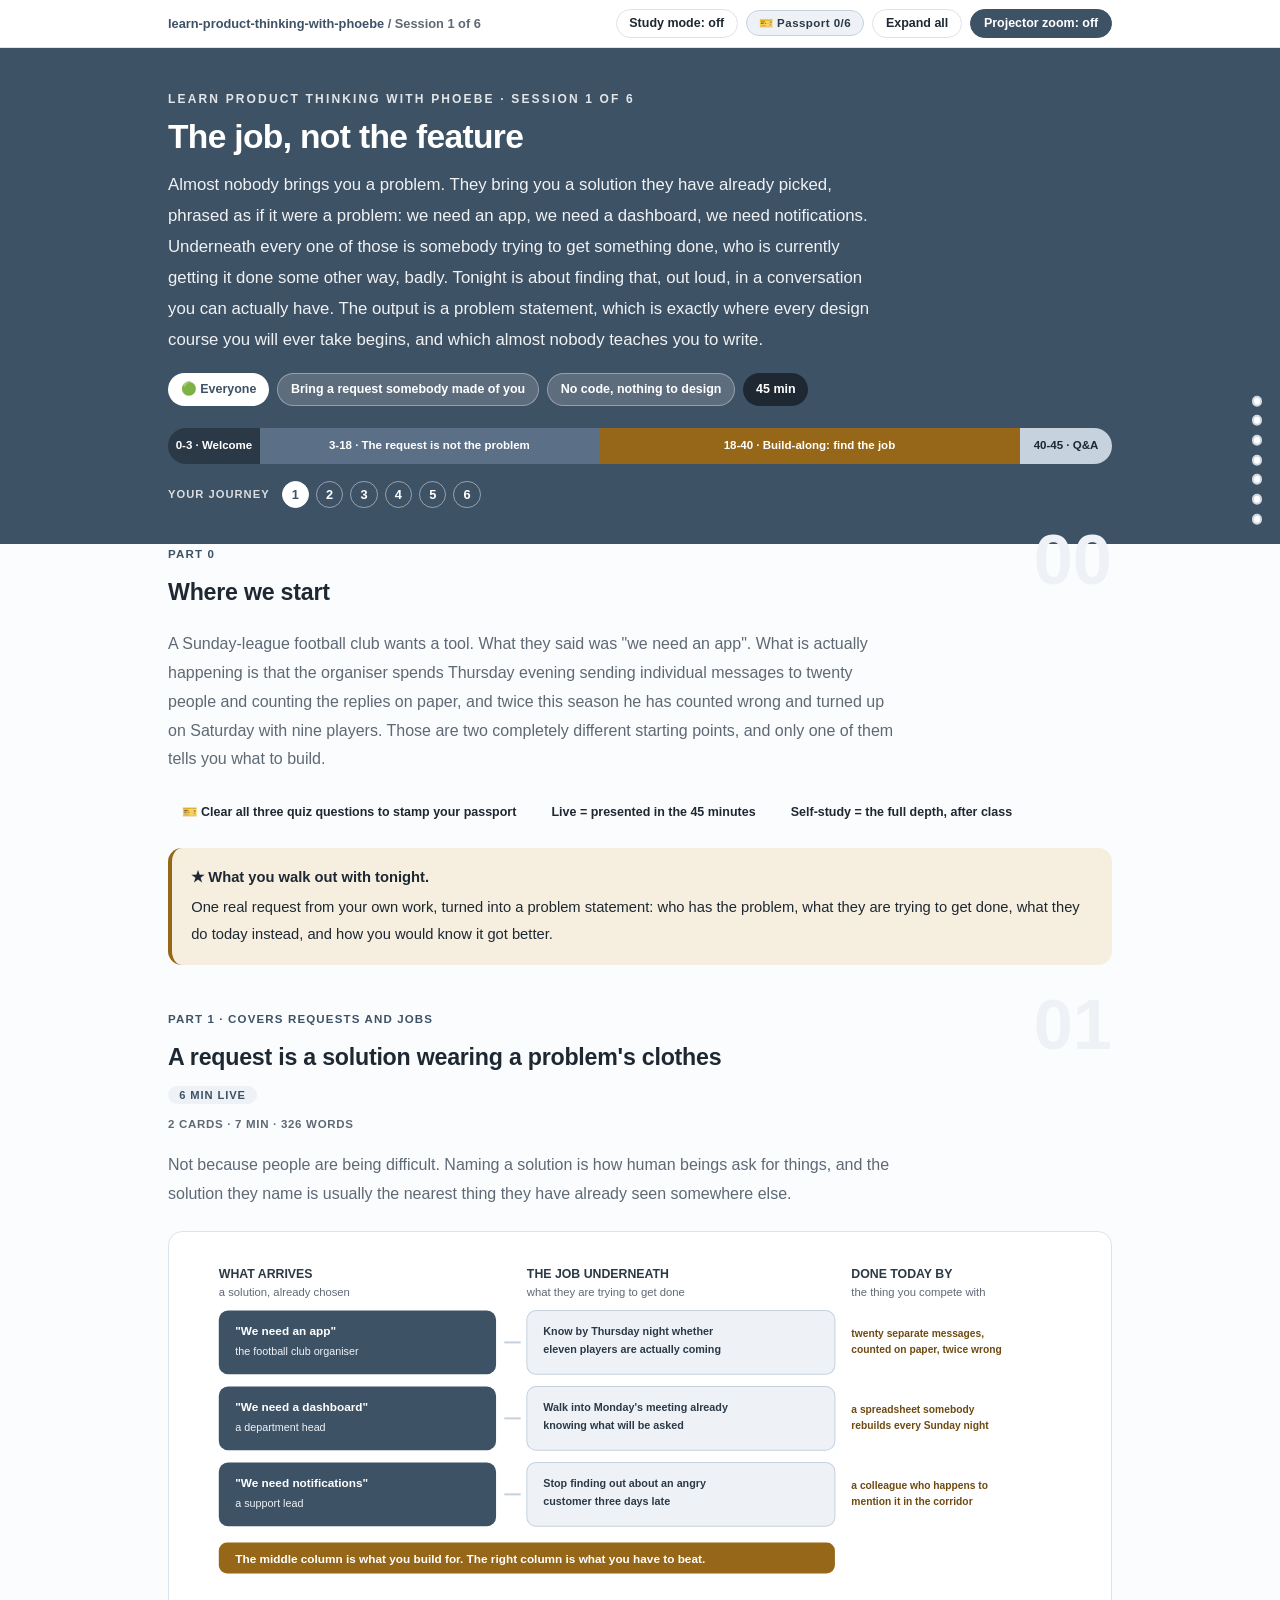
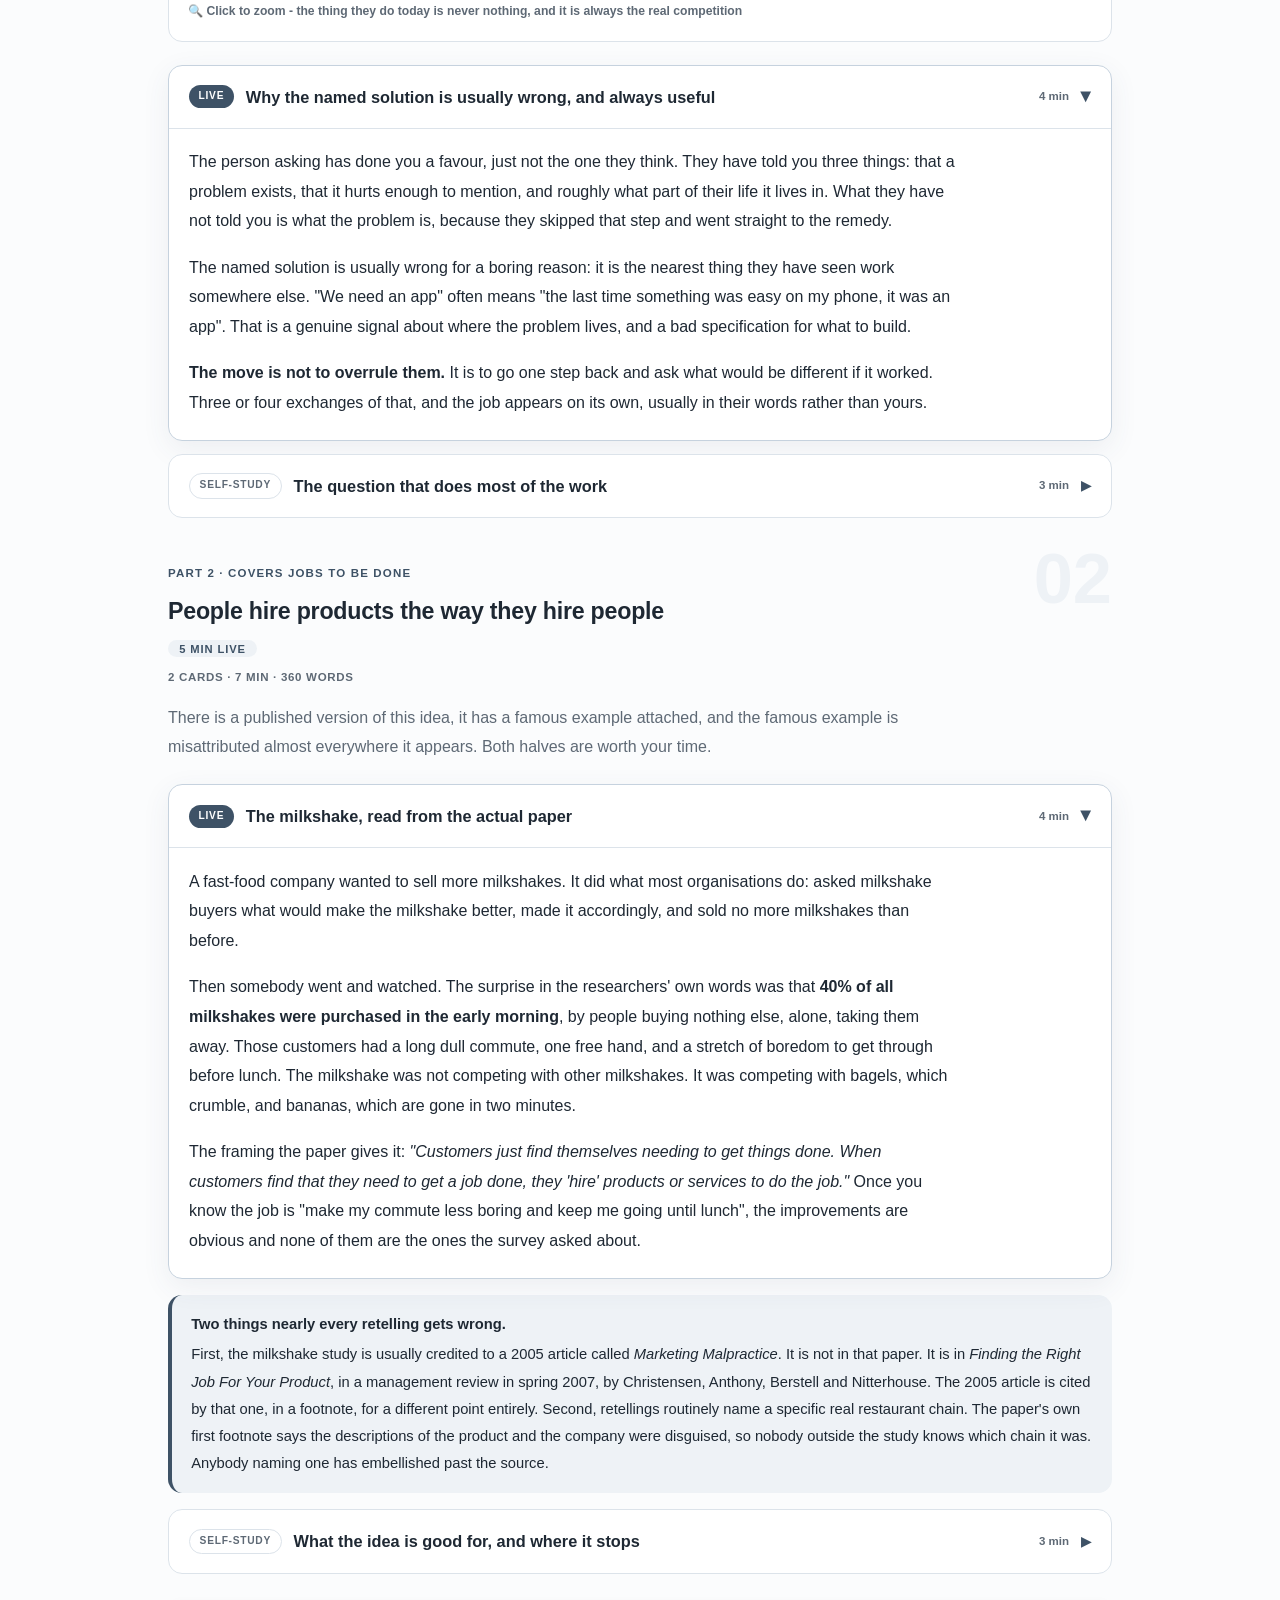
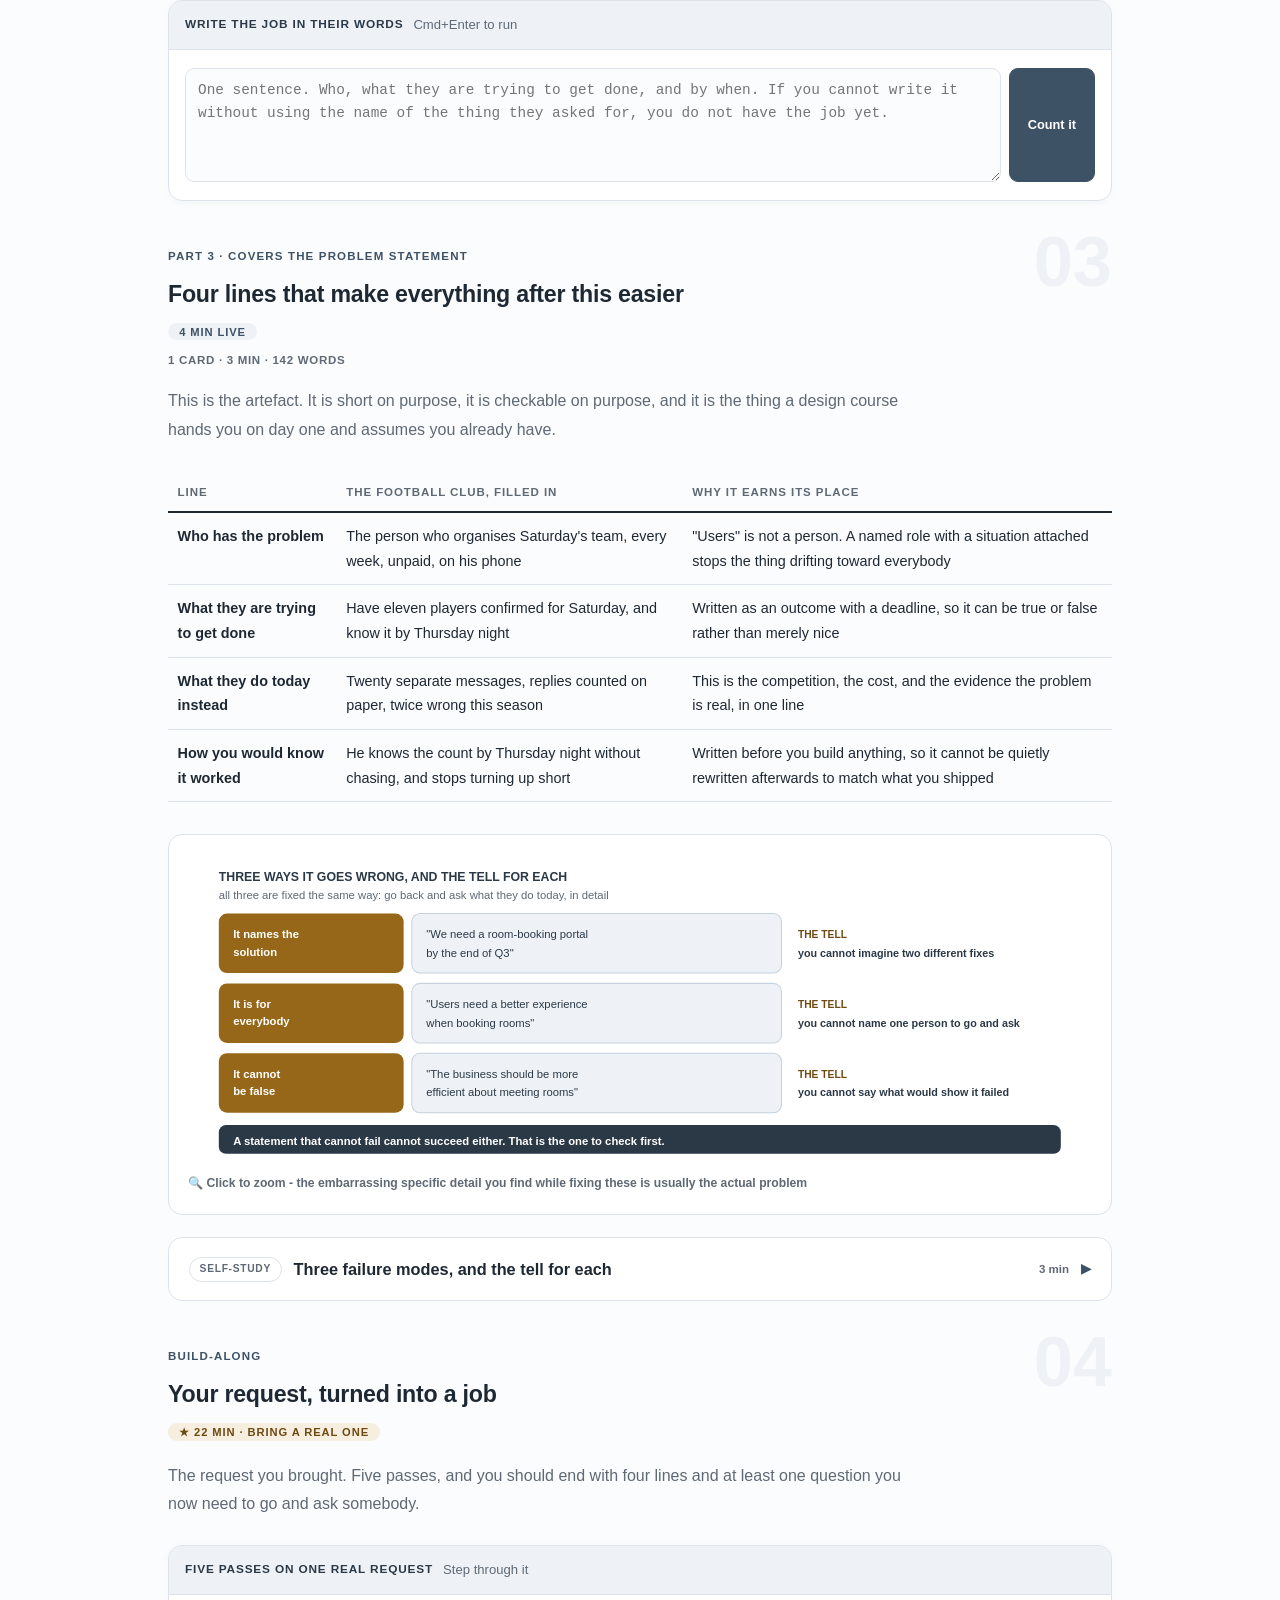
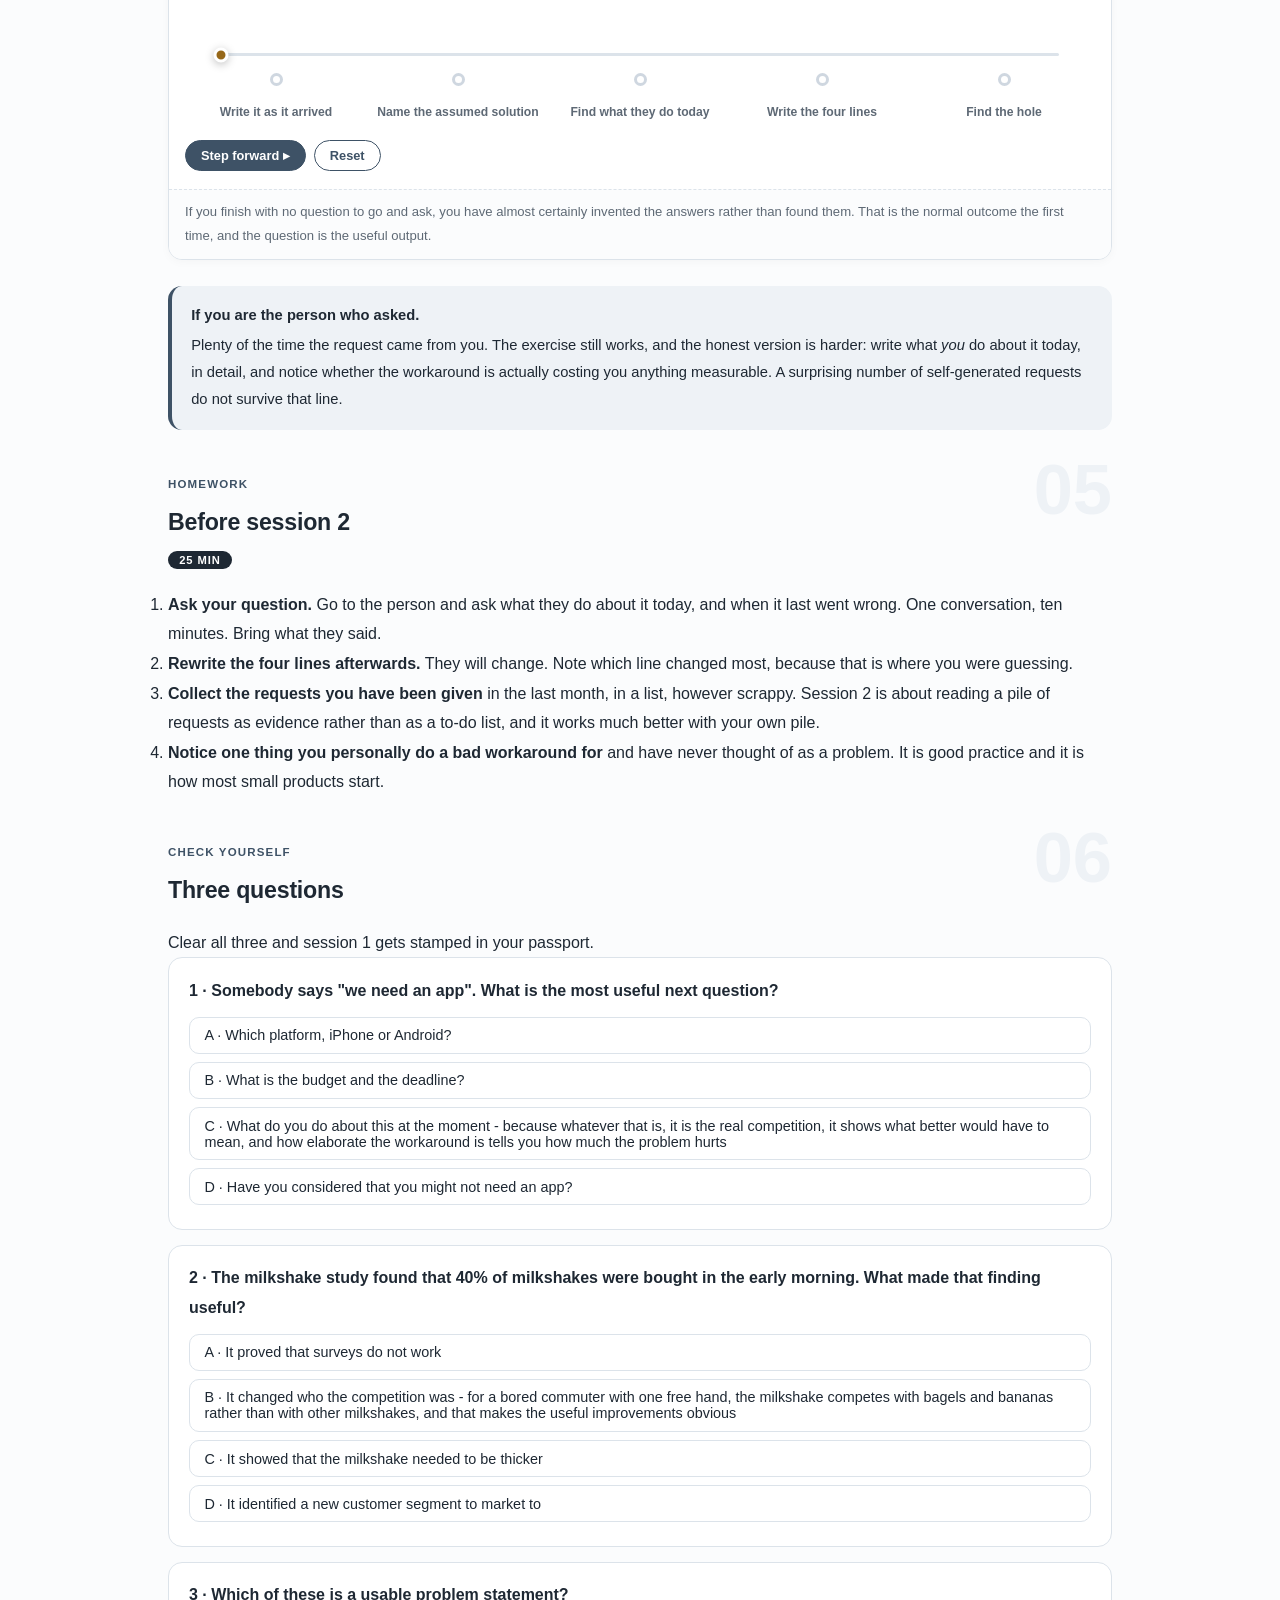
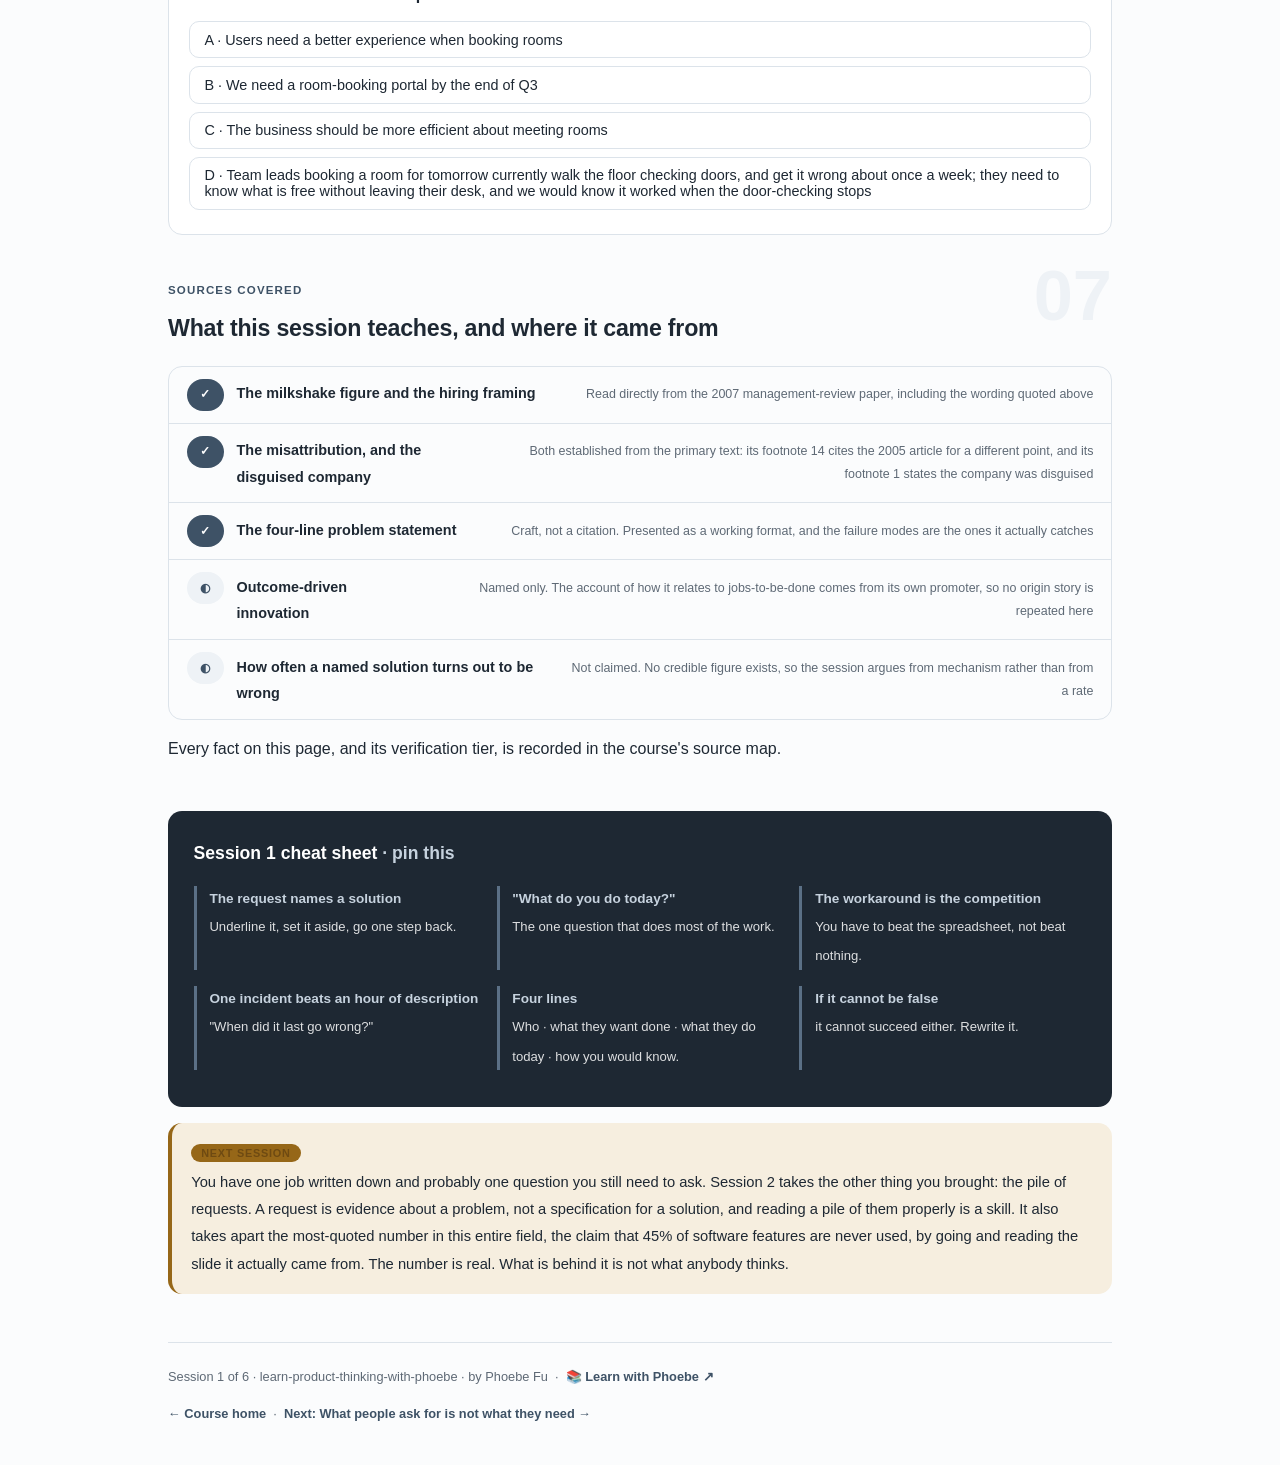
==== commit da6f3287: "Layout: code boxes stack under step text; toolbar is one row Shared-template defect, live estate-wid" ====
--- a/courses/01-the-job-not-the-feature.html
+++ b/courses/01-the-job-not-the-feature.html
@@ -19,7 +19,7 @@
 <meta name="twitter:image" content="https://phoebefu6.github.io/learn-product-thinking-with-phoebe/assets/og-cover.png">
 <!-- social:end -->
 <title>Session 1 · The job, not the feature - learn product thinking with phoebe</title>
-<link rel="stylesheet" href="../assets/style.css?v=1">
+<link rel="stylesheet" href="../assets/style.css?v=3">
 </head>
 <body>
 
--- a/assets/style.css
+++ b/assets/style.css
@@ -21,6 +21,8 @@
   --paper: #FBFCFD;
   --code-bg: #161E27;
   --code-ink: #DCE3EA;
+  --scrim-rgb: 30,40,51;
+  --shadow-rgb: 62,82,102;
   --radius: 14px;
 }
 
@@ -116,8 +118,9 @@
   border-bottom: 1px solid var(--hairline);
   padding: .55rem 0;
 }
-.toolbar .wrap { display: flex; align-items: center; gap: .6rem; }
-.toolbar .crumb { font-size: .8rem; color: var(--muted); font-weight: 600; margin-right: auto; }
+.toolbar .wrap { display: flex; align-items: center; gap: .5rem; flex-wrap: nowrap; }
+.toolbar .crumb { font-size: .8rem; color: var(--muted); font-weight: 600; margin-right: auto; min-width: 0; white-space: nowrap; overflow: hidden; text-overflow: ellipsis; }
+.toolbar .btn { white-space: nowrap; flex: none; padding: .38rem .8rem; font-size: .78rem; line-height: 1.2; }
 .toolbar .crumb a { color: var(--indigo); text-decoration: none; }
 .btn {
   border: 1px solid var(--hairline);
@@ -193,7 +196,7 @@
   overflow: hidden;
   background: #fff;
 }
-details.card[open] { border-color: var(--indigo-soft); box-shadow: 0 8px 28px rgba(63,93,69,.08); }
+details.card[open] { border-color: var(--indigo-soft); box-shadow: 0 8px 28px rgba(var(--shadow-rgb),.08); }
 details.card summary {
   list-style: none;
   cursor: pointer;
@@ -317,11 +320,15 @@
 /* ---------- demo steps ---------- */
 .steps { counter-reset: step; margin: .6rem 0 1rem; }
 .step {
-  display: flex;
-  gap: .9rem;
+  display: grid;
+  grid-template-columns: max-content minmax(0, 1fr);
+  column-gap: .9rem;
+  row-gap: .2rem;
   padding: .85rem 0;
   border-bottom: .5px solid var(--hairline);
 }
+.step > * { grid-column: 2; min-width: 0; }
+.step > .prompt-box { margin: .8rem 0 .4rem; }
 .step:last-child { border-bottom: none; }
 .step::before {
   counter-increment: step;
@@ -385,7 +392,7 @@
   transition: box-shadow .15s ease;
   background: #fff;
 }
-figure.zoomable:hover { box-shadow: 0 8px 28px rgba(63,93,69,.12); }
+figure.zoomable:hover { box-shadow: 0 8px 28px rgba(var(--shadow-rgb),.12); }
 figure.zoomable svg, figure.zoomable img { width: 100%; height: auto; display: block; }
 figure.zoomable figcaption {
   margin-top: .6rem;
@@ -401,7 +408,7 @@
   position: fixed;
   inset: 0;
   z-index: 100;
-  background: rgba(31,42,34,.9);
+  background: rgba(var(--scrim-rgb),.9);
   display: none;
   align-items: center;
   justify-content: center;
@@ -645,7 +652,7 @@
   pointer-events: none;
   opacity: 0;
   transition: opacity .3s ease;
-  background: radial-gradient(320px circle at var(--mx, 50%) var(--my, 50%), rgba(63,93,69,.09), transparent 65%);
+  background: radial-gradient(320px circle at var(--mx, 50%) var(--my, 50%), rgba(var(--shadow-rgb),.09), transparent 65%);
 }
 details.card:hover::after { opacity: 1; }
 
@@ -681,7 +688,7 @@
   background: #fff;
   overflow: hidden;
   margin: 1rem 0 1.4rem;
-  box-shadow: 0 8px 28px rgba(63,93,69,.06);
+  box-shadow: 0 8px 28px rgba(var(--shadow-rgb),.06);
 }
 .sql-bar {
   display: flex; align-items: center; gap: .5rem;
@@ -825,7 +832,10 @@
   /* 44px tap targets */
   details.card summary { min-height: 44px; }
   .qopt { min-height: 44px; display: flex; align-items: center; padding: .7rem .9rem; }
-  .toolbar .btn, .pagefoot a { min-height: 44px; display: inline-flex; align-items: center; }
+  .toolbar .btn, .pagefoot a { min-height: 44px; display: inline-flex; align-items: center; justify-content: center; }
+  .toolbar .crumb, .toolbar #zoom-toggle { display: none; }
+  .toolbar .btn { flex: 1 1 0; padding: .3rem .4rem; font-size: .72rem; }
+  table.clean { display: block; overflow-x: auto; -webkit-overflow-scrolling: touch; }
 }
 
 @media (max-width: 640px) {
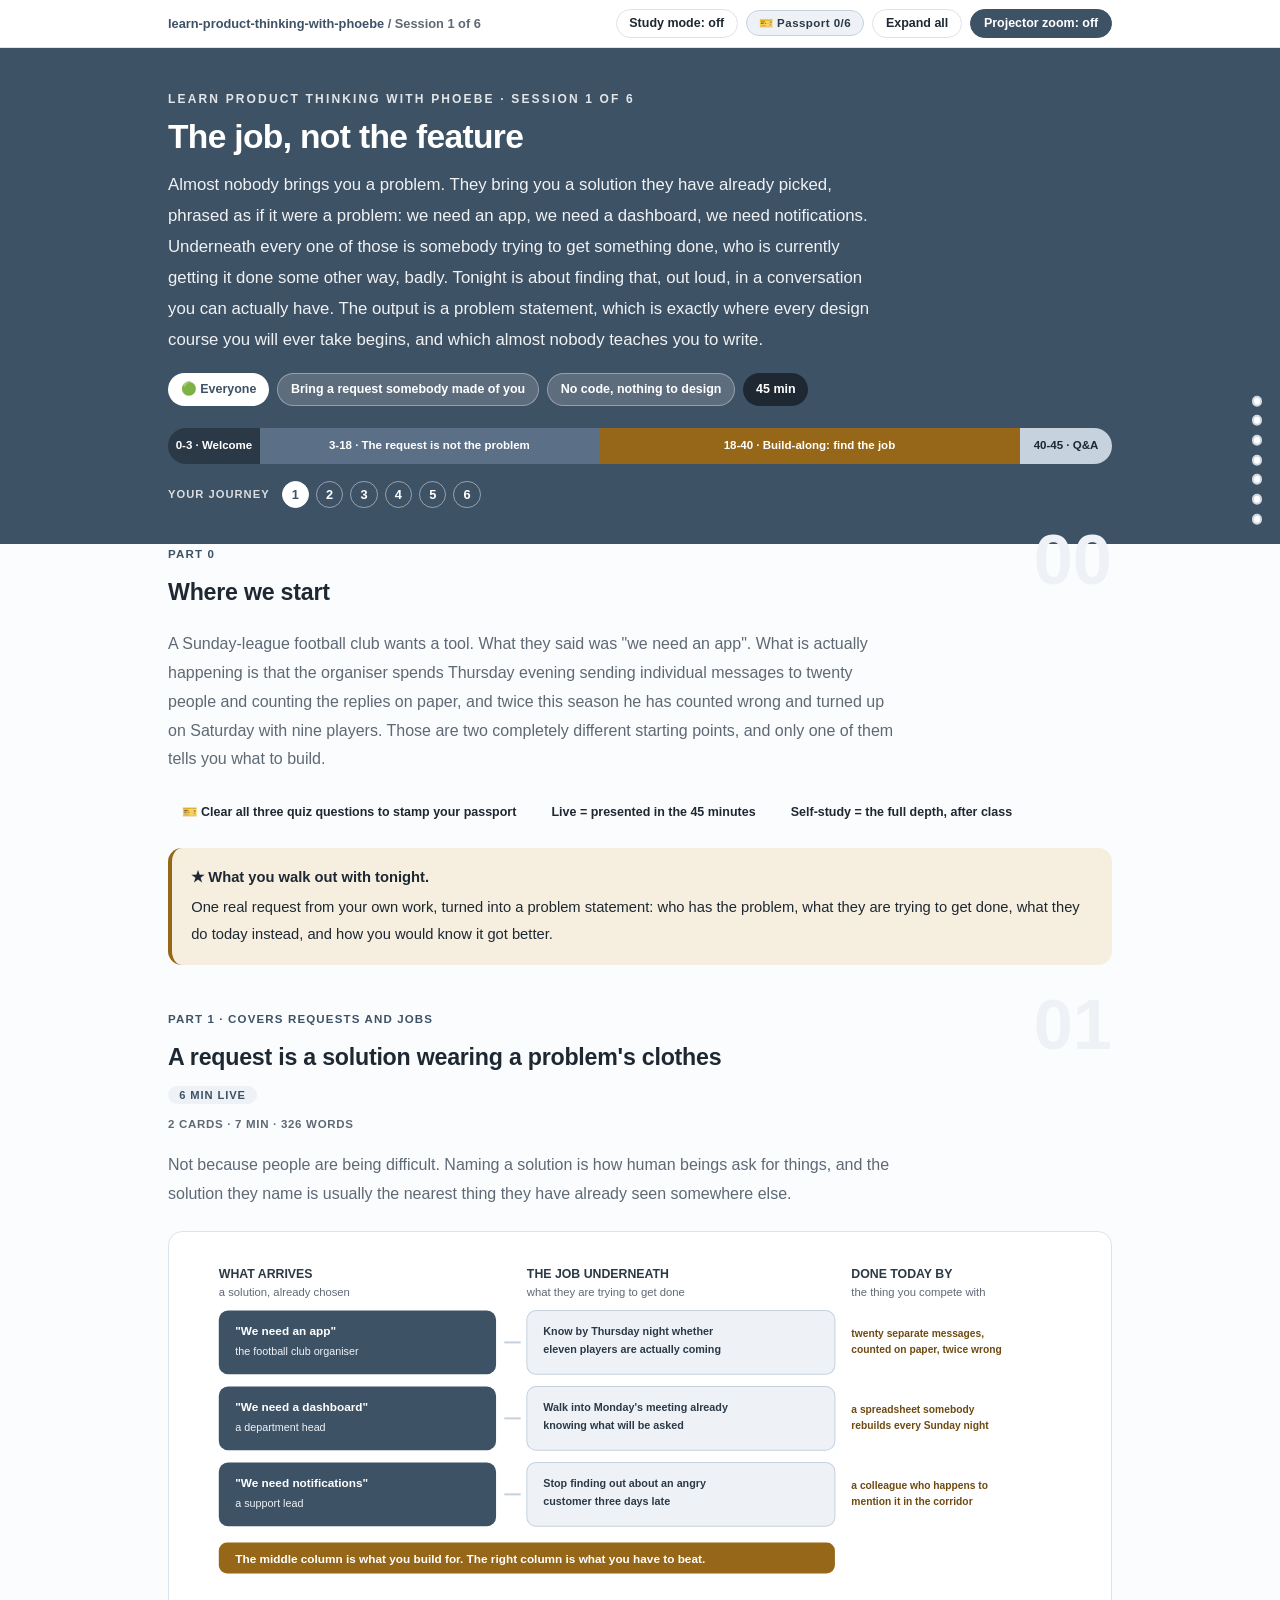
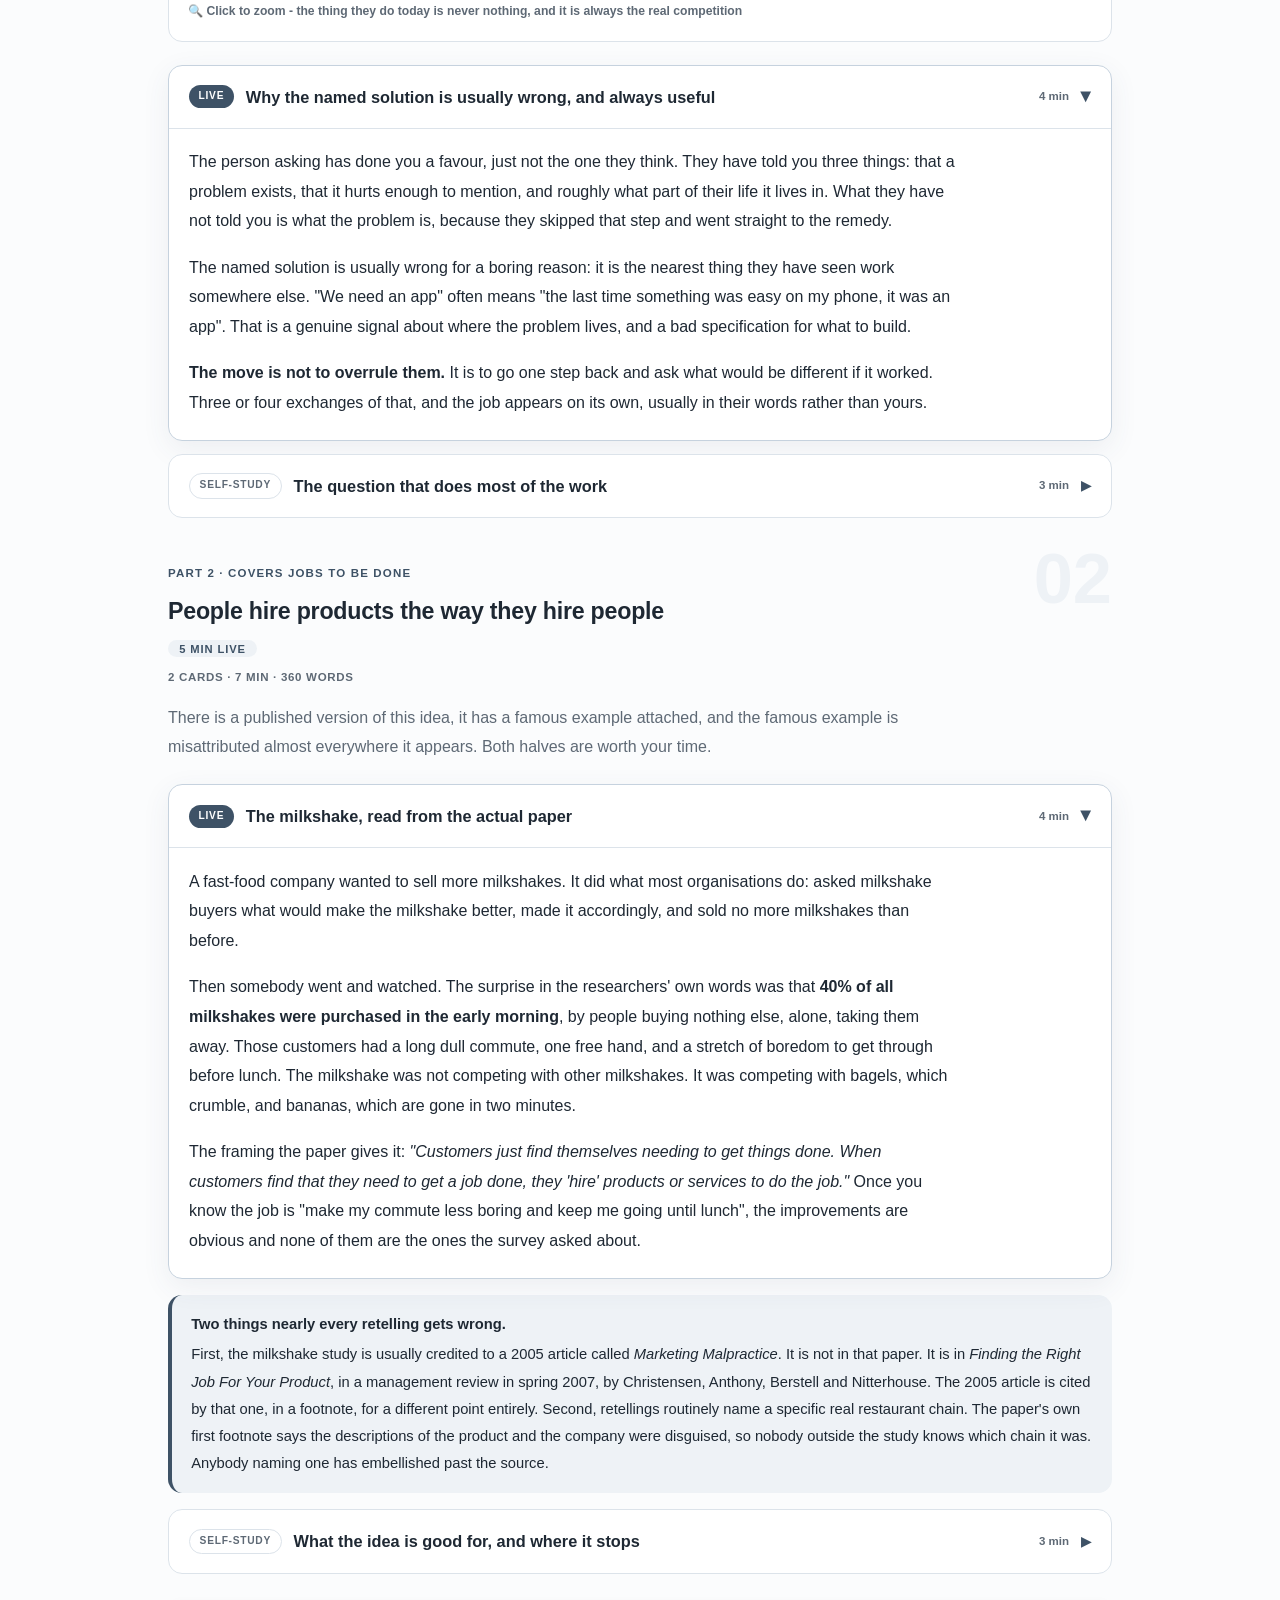
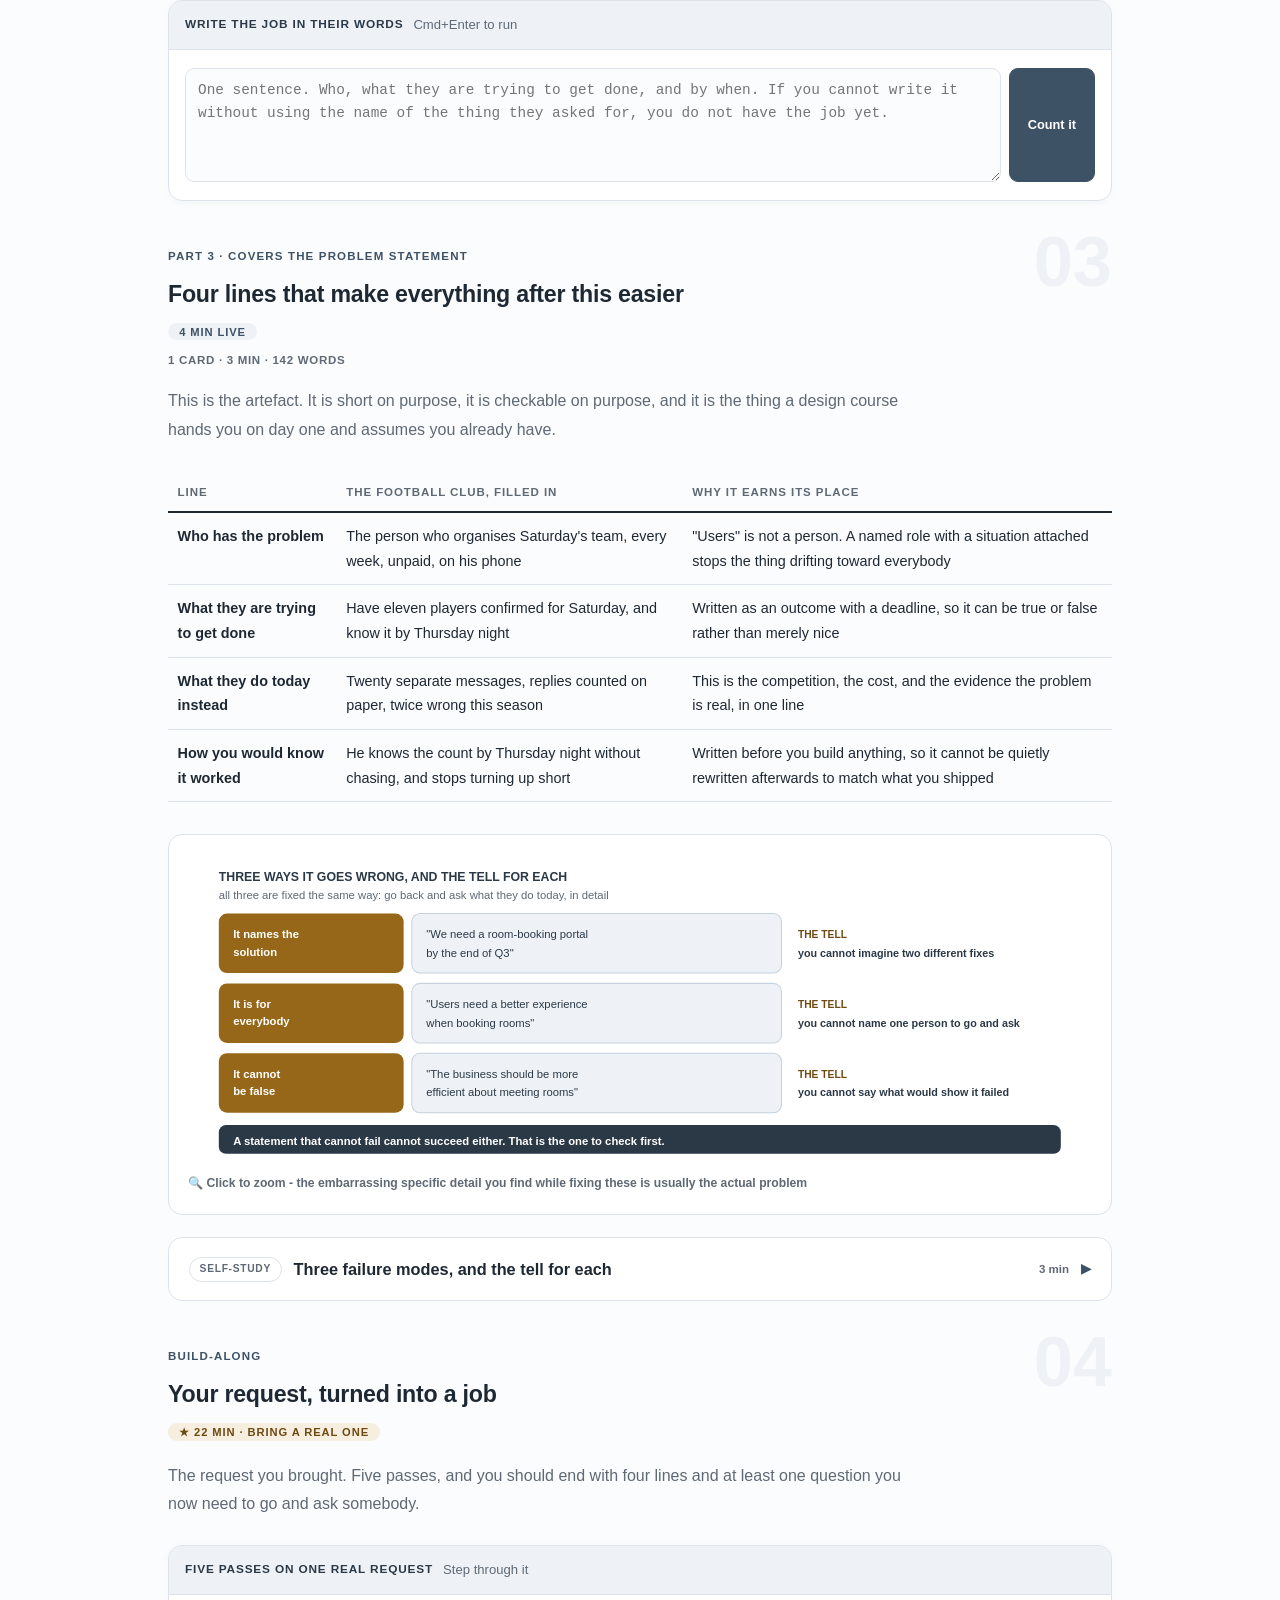
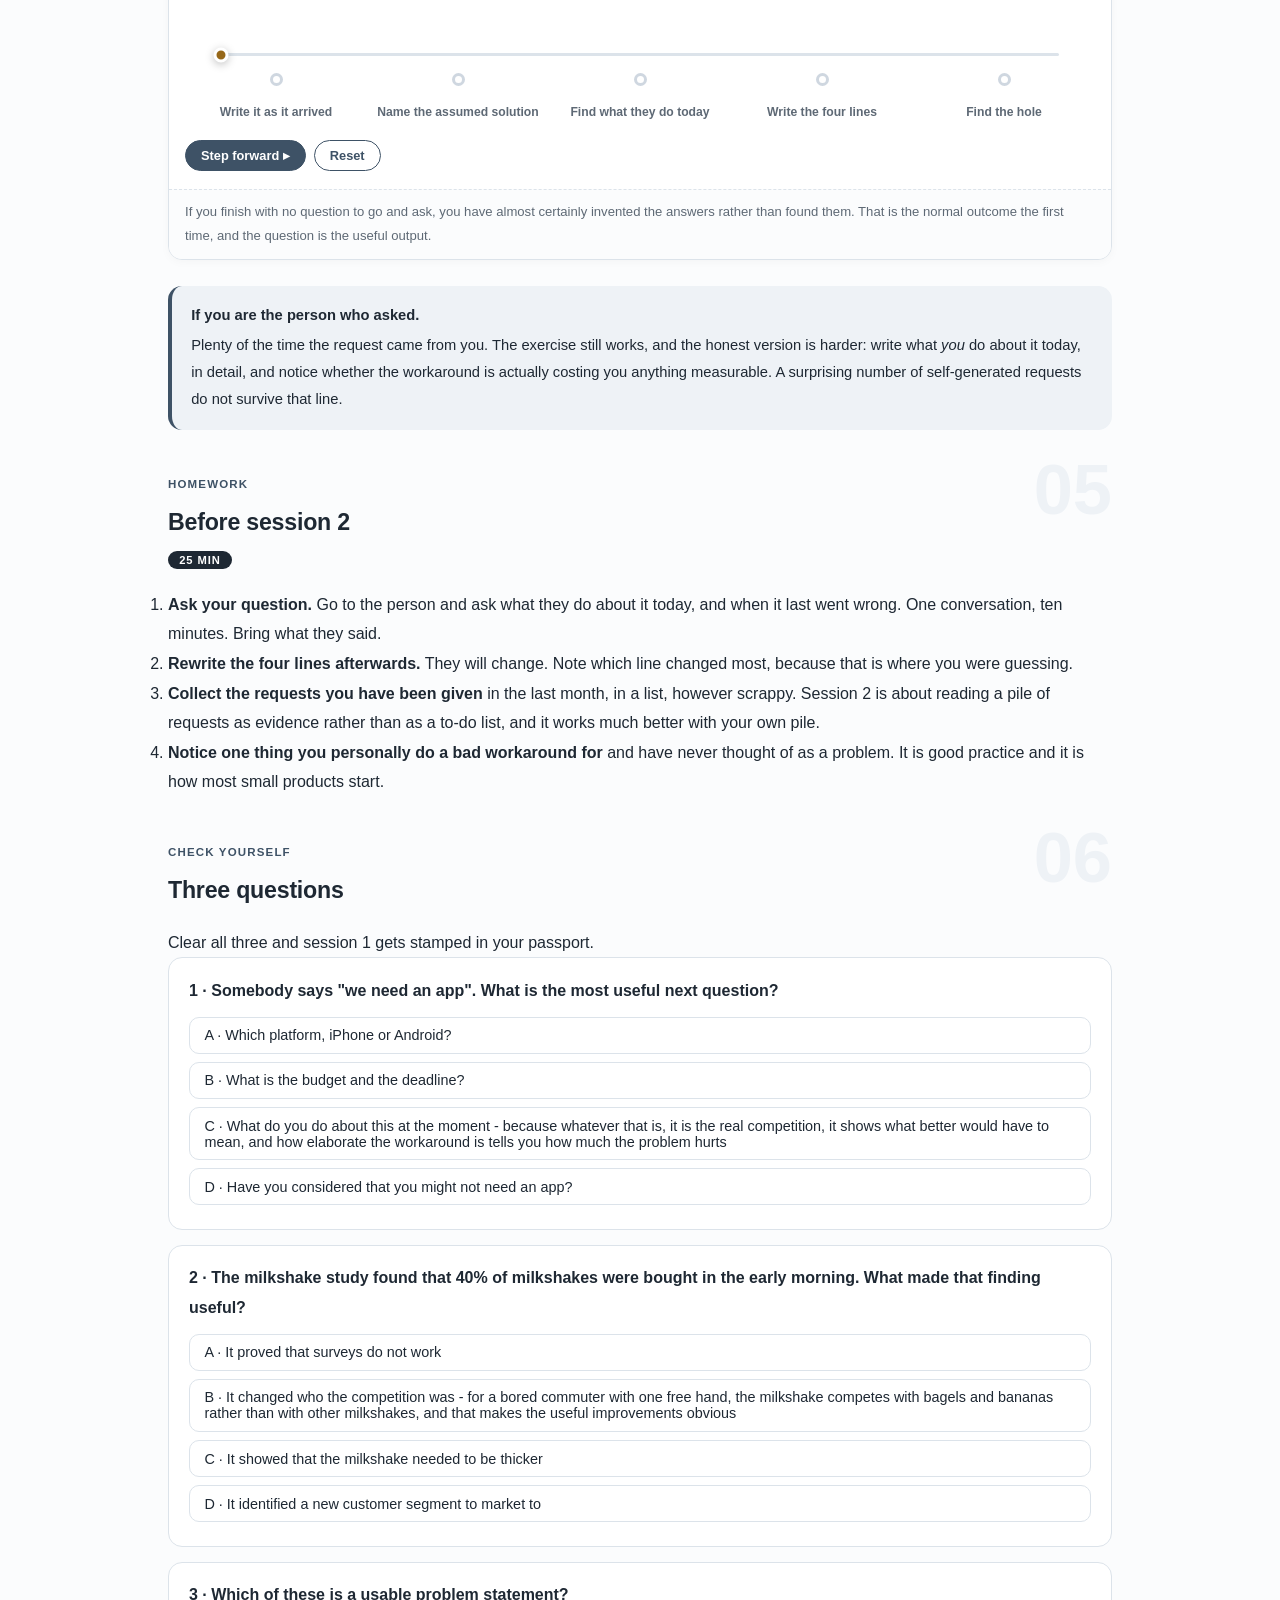
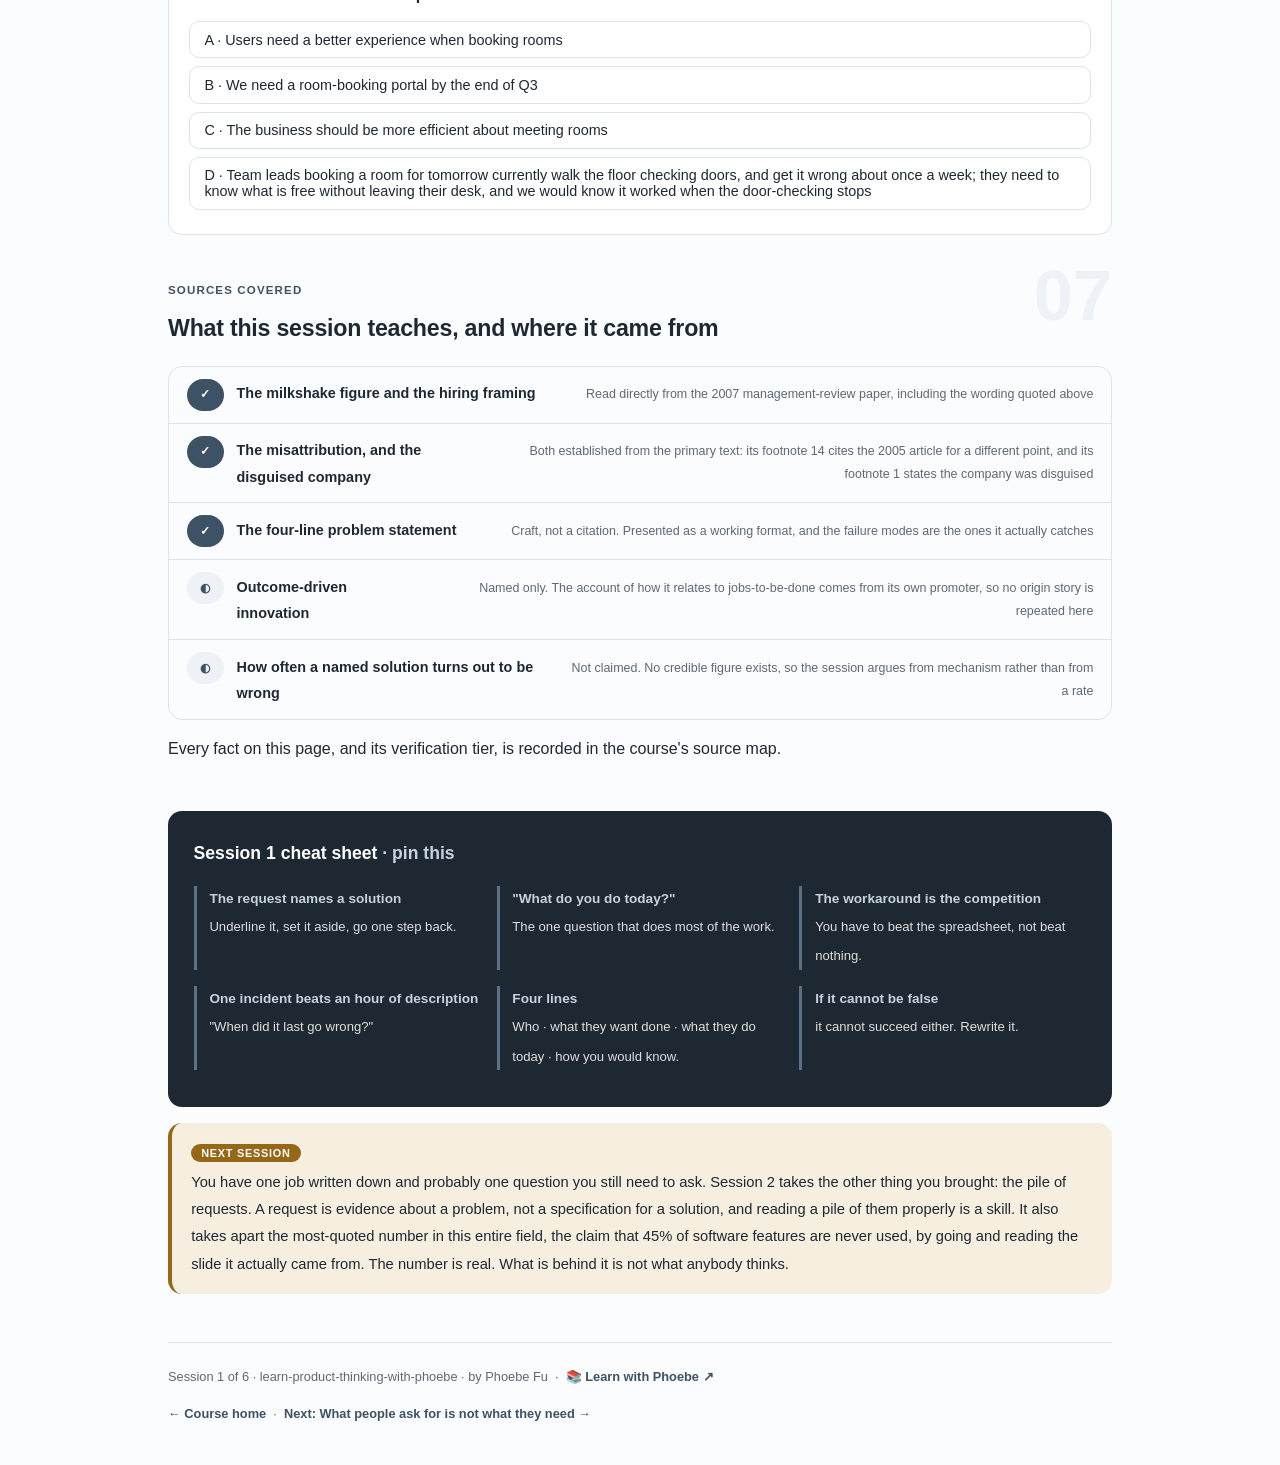
==== commit 83930dde: "Fix unreadable pills and labels: white text on the amber fill The "Real world" pill, build-along ste" ====
--- a/courses/01-the-job-not-the-feature.html
+++ b/courses/01-the-job-not-the-feature.html
@@ -19,7 +19,7 @@
 <meta name="twitter:image" content="https://phoebefu6.github.io/learn-product-thinking-with-phoebe/assets/og-cover.png">
 <!-- social:end -->
 <title>Session 1 · The job, not the feature - learn product thinking with phoebe</title>
-<link rel="stylesheet" href="../assets/style.css?v=3">
+<link rel="stylesheet" href="../assets/style.css?v=4">
 </head>
 <body>
 
--- a/assets/style.css
+++ b/assets/style.css
@@ -240,7 +240,7 @@
 .pill.solid { background: var(--indigo); color: #fff; }
 .pill.light { background: var(--indigo-50); color: var(--indigo); }
 .pill.inkpill { background: var(--ink); color: #fff; }
-.pill.amber, .pill.peach { background: var(--amber); color: var(--amber-ink); }
+.pill.amber, .pill.peach { background: var(--amber); color: #fff; }
 .pill.bare { color: var(--faint); }
 
 /* ---------- 4D grid ---------- */
@@ -298,7 +298,7 @@
   padding: .15rem .7rem;
 }
 .prompt-box.bad .label { background: var(--faint); color: var(--ink); }
-.prompt-box.good .label { background: var(--amber); color: var(--amber-ink); }
+.prompt-box.good .label { background: var(--amber); color: #fff; }
 .copy-btn {
   position: absolute;
   top: .7rem;
@@ -315,7 +315,7 @@
   transition: background .15s ease;
 }
 .copy-btn:hover { background: rgba(255,255,255,.22); }
-.copy-btn.copied { background: var(--amber); border-color: var(--amber); color: var(--amber-ink); }
+.copy-btn.copied { background: var(--amber); border-color: var(--amber); color: #fff; }
 
 /* ---------- demo steps ---------- */
 .steps { counter-reset: step; margin: .6rem 0 1rem; }
@@ -367,7 +367,7 @@
 .callout.example .ex-pill {
   display: inline-block;
   background: var(--amber);
-  color: var(--amber-ink);
+  color: #fff;
   border-radius: 999px;
   padding: .15rem .7rem;
   font-size: .68rem;
@@ -709,7 +709,7 @@
   font-family: inherit; transition: all .14s ease; white-space: nowrap;
 }
 .sql-btn:hover { background: rgba(255,255,255,.2); }
-.sql-btn.sql-run { background: var(--amber); color: var(--amber-ink); border-color: var(--amber); }
+.sql-btn.sql-run { background: var(--amber); color: #fff; border-color: var(--amber); }
 .sql-btn.sql-run:hover { filter: brightness(1.05); }
 .sql-label {
   display: block;
@@ -963,7 +963,7 @@
   z-index: 2;
 }
 .hs-pin:hover { transform: translate(-50%, -50%) scale(1.18); }
-.hs-pin.on { background: var(--amber); color: var(--amber-ink); }
+.hs-pin.on { background: var(--amber); color: #fff; }
 .hs-pin::before {
   content: ""; position: absolute; inset: -7px; border-radius: 999px;
   border: 2px solid var(--indigo); opacity: 0;
@@ -1109,7 +1109,7 @@
   padding: 4px 11px; border-radius: 999px;
   background: rgba(255,255,255,.15);
 }
-.stakes-read .sk-delta.good { background: var(--amber); color: var(--amber-ink); }
+.stakes-read .sk-delta.good { background: var(--amber); color: #fff; }
 .stakes-read .sk-delta.bad { background: #FCA5A5; color: #7f1d1d; }
 
 /* --- 6. scorecard: halfway self-grade ------------------ */
@@ -1145,7 +1145,7 @@
   background: var(--indigo-50); color: var(--indigo-deep);
   border: 1px solid var(--indigo-soft); cursor: default;
 }
-.pp-pill.full { background: var(--amber); color: var(--amber-ink); border-color: var(--amber); }
+.pp-pill.full { background: var(--amber); color: #fff; border-color: var(--amber); }
 .pp-strip { display: flex; gap: 10px; flex-wrap: wrap; margin: 18px 0 6px; }
 .pp-stamp {
   display: flex; flex-direction: column; align-items: center; gap: 6px;
@@ -1172,7 +1172,7 @@
   display: inline-block; margin-bottom: 7px;
   font: 800 0.68rem Inter, sans-serif; letter-spacing: .07em;
   text-transform: uppercase; padding: 3px 10px; border-radius: 999px;
-  background: var(--amber); color: var(--amber-ink);
+  background: var(--amber); color: #fff;
 }
 
 /* --- mobile floor (desktop is the product) ------------- */
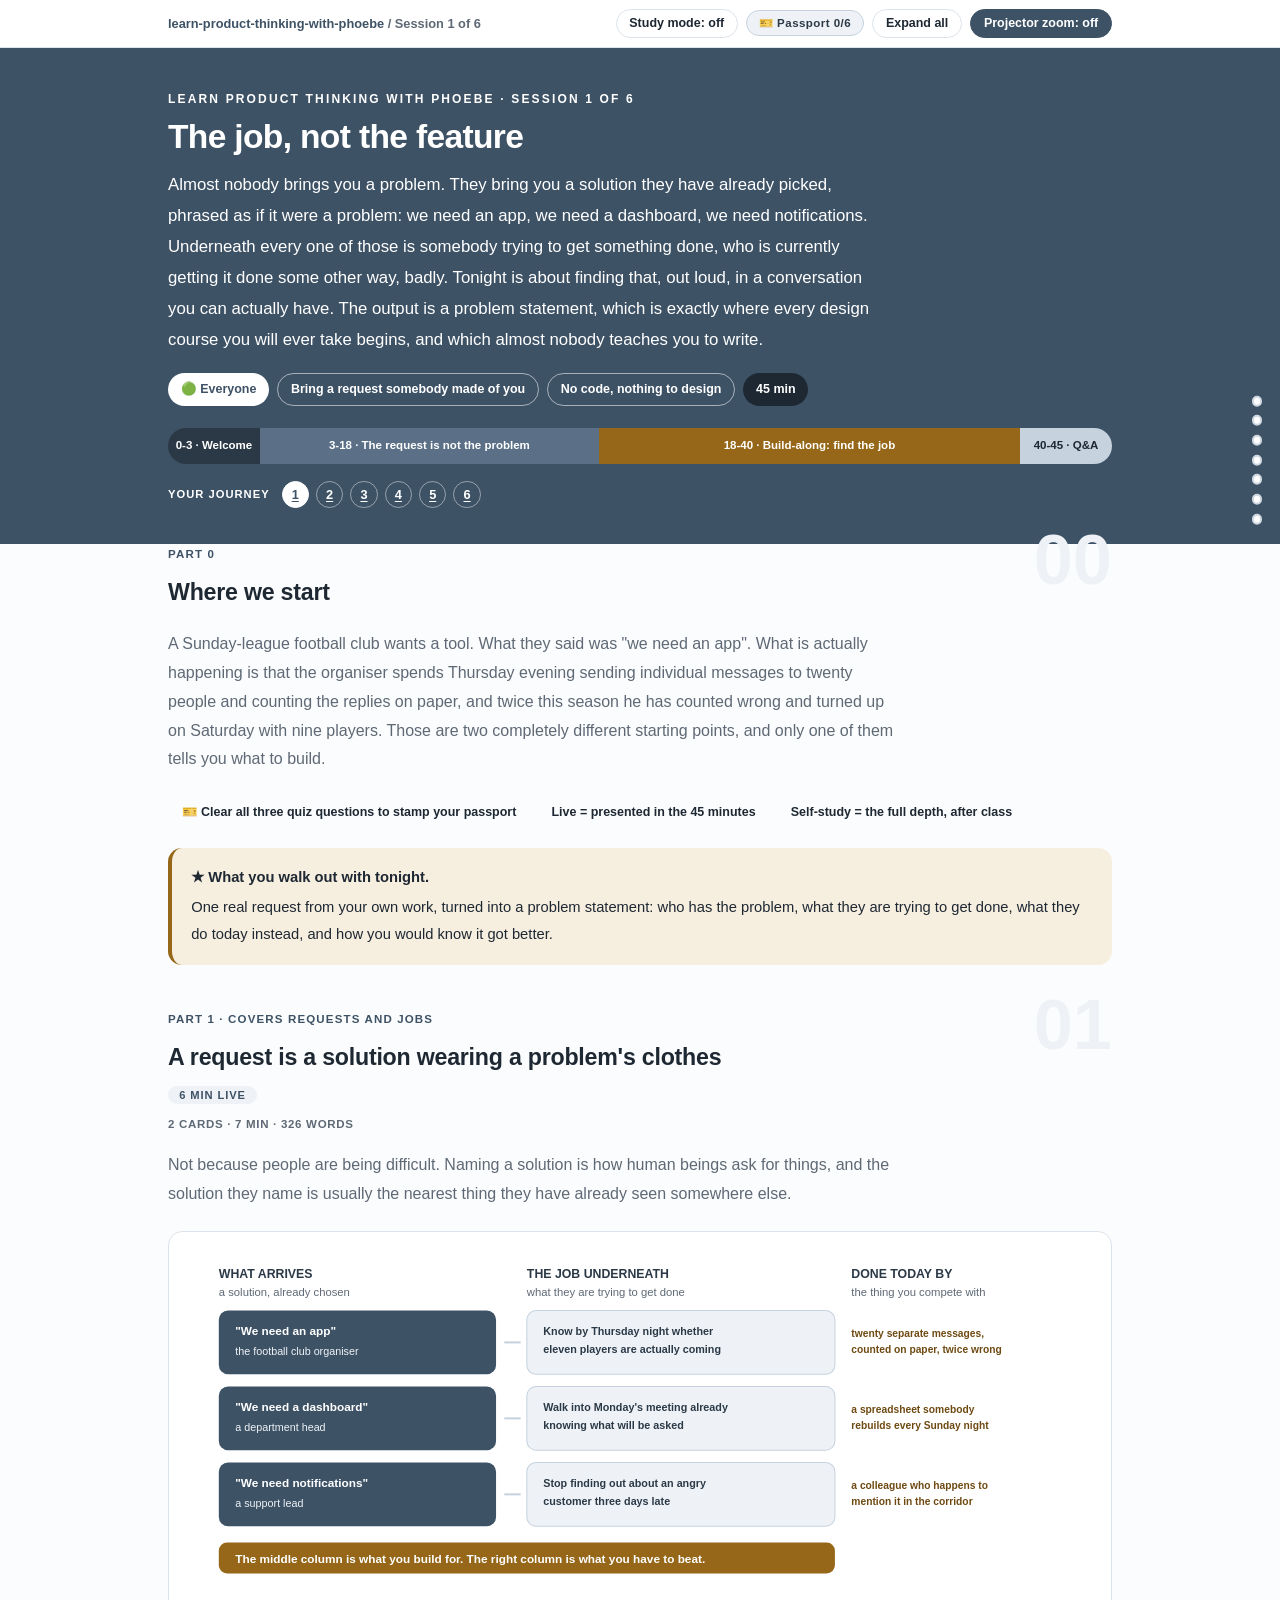
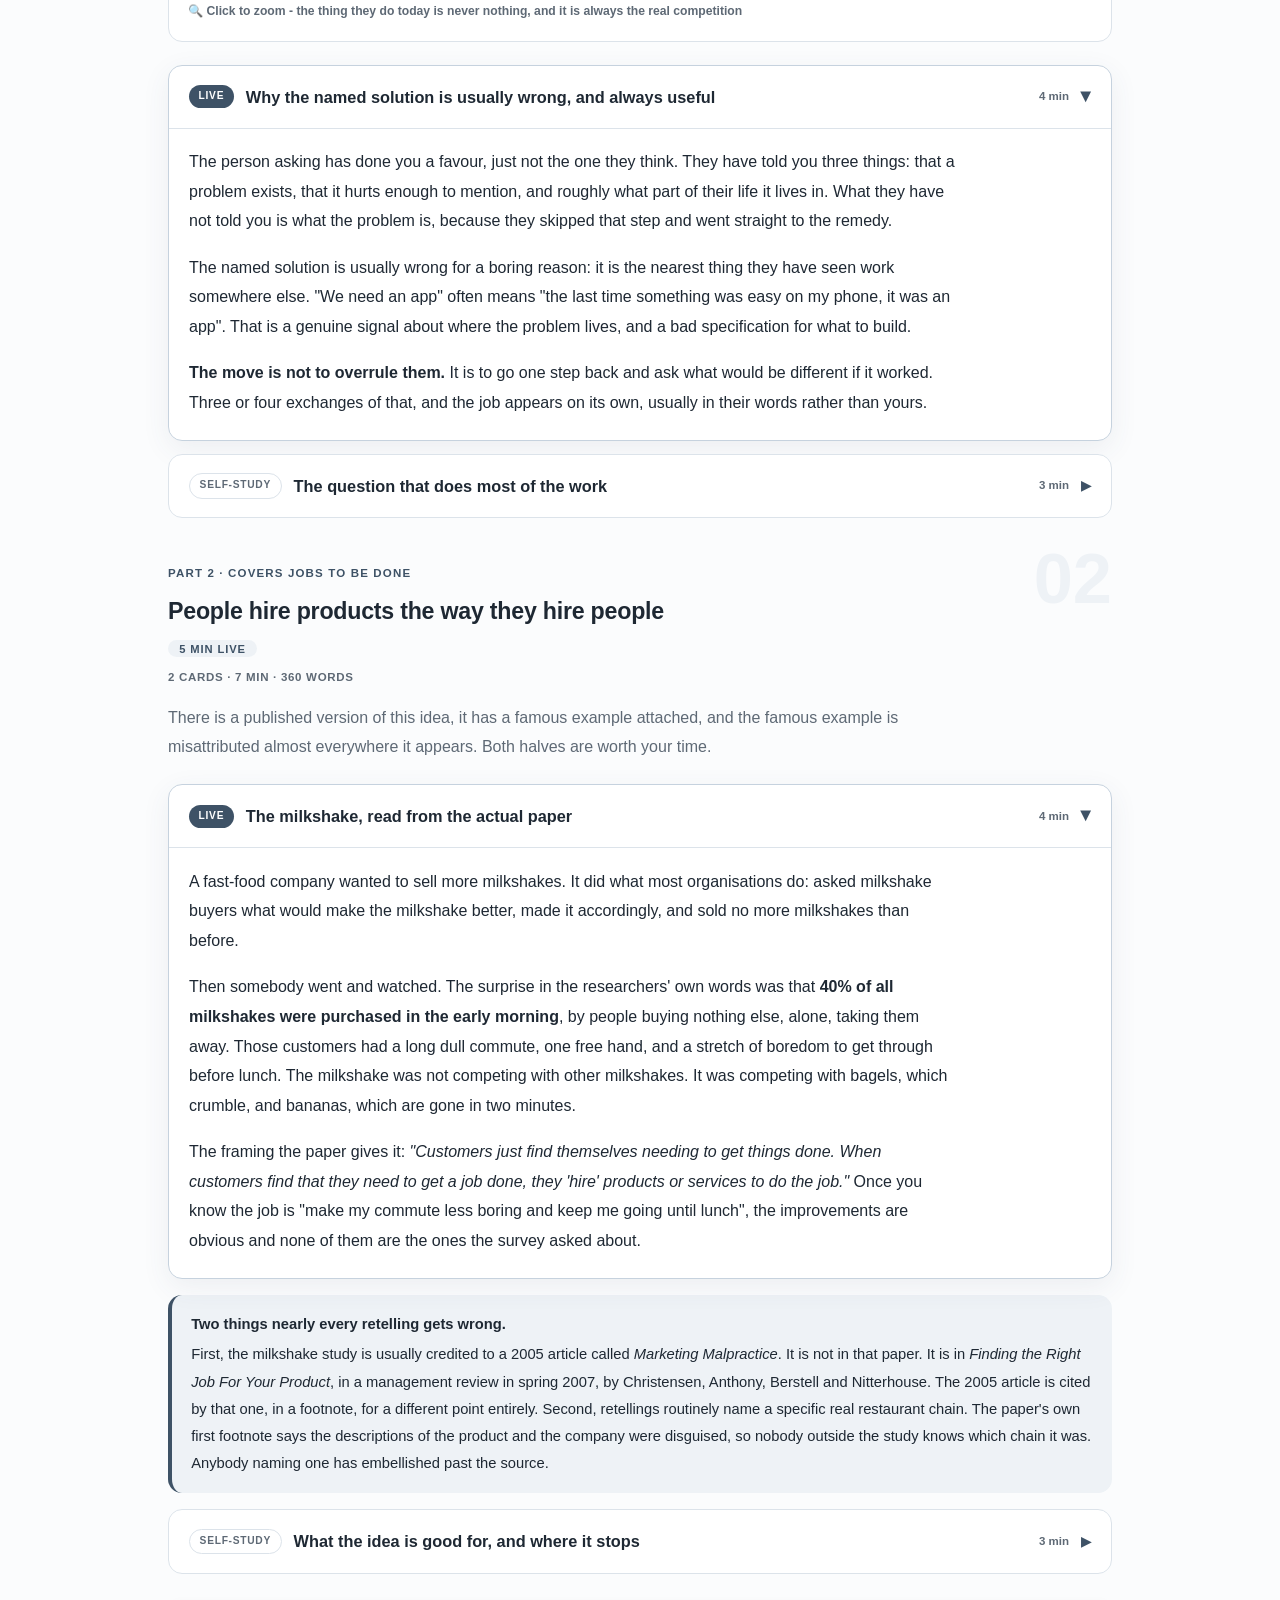
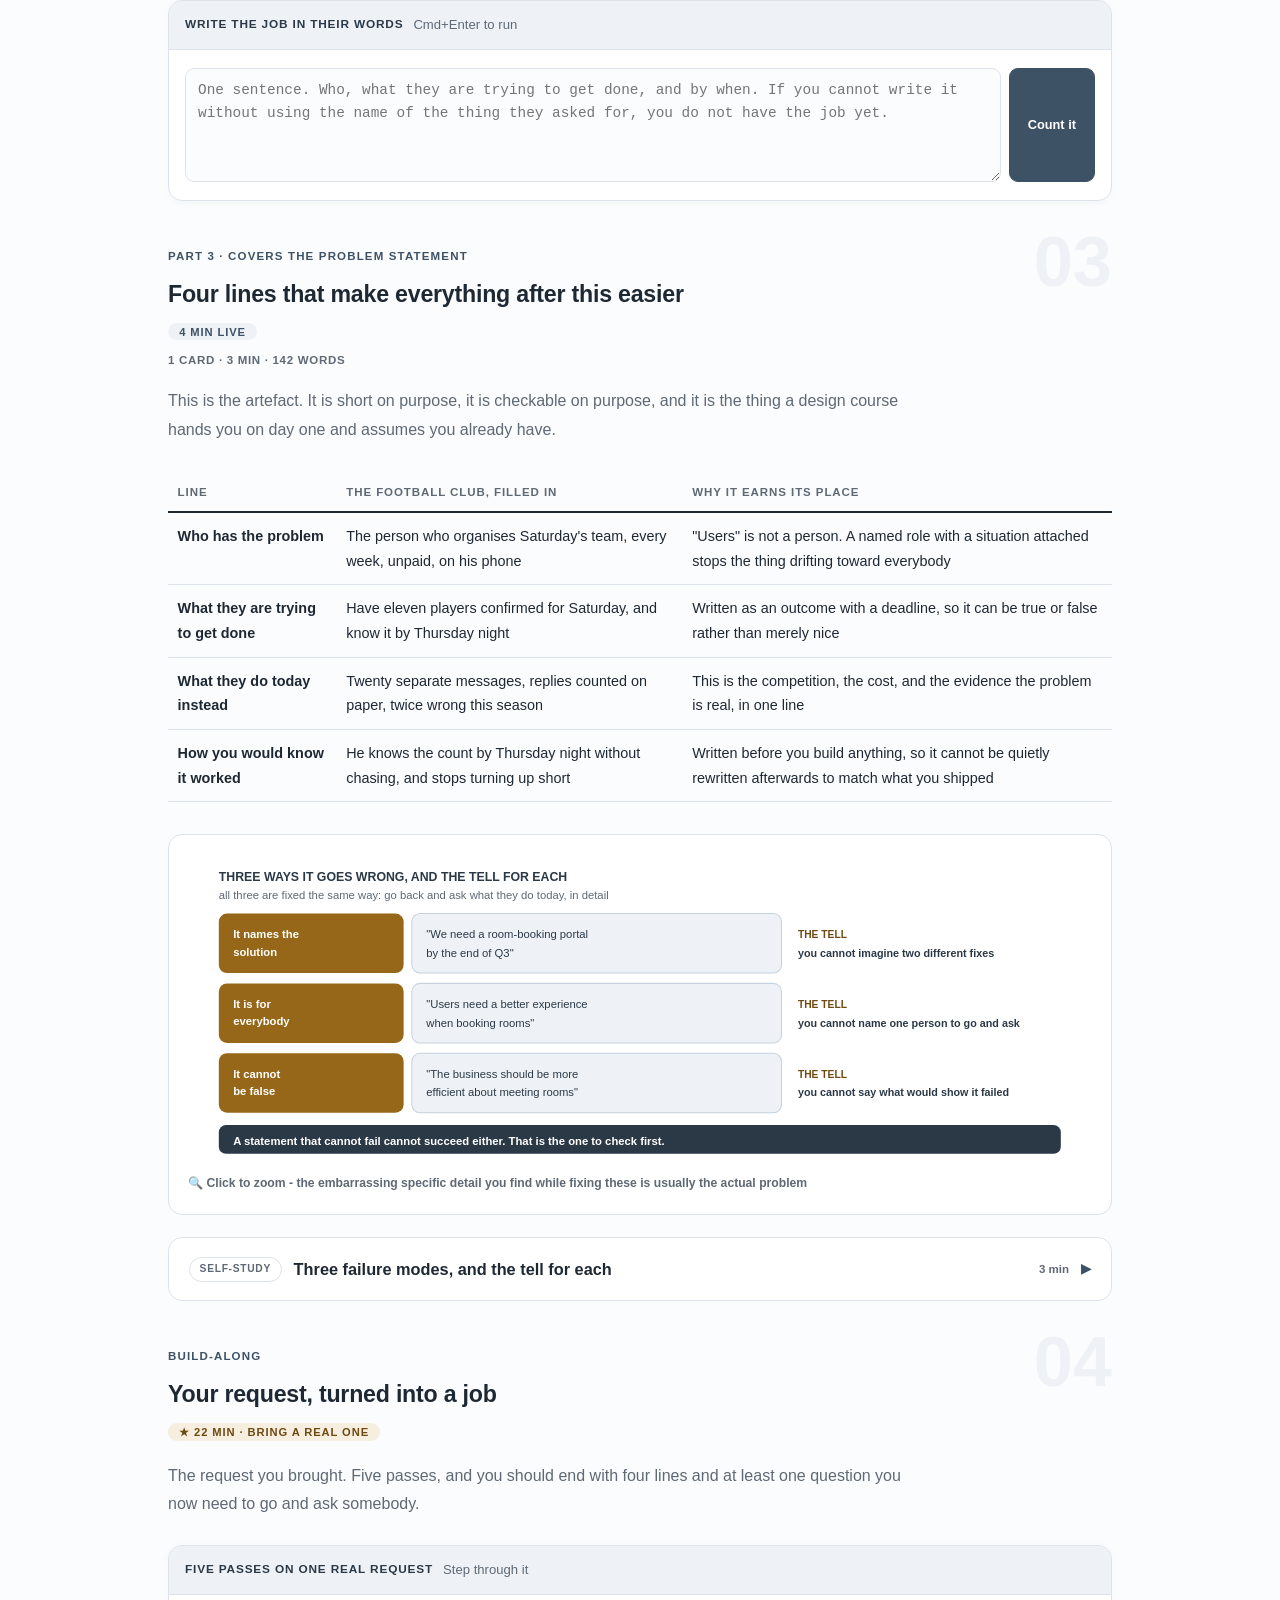
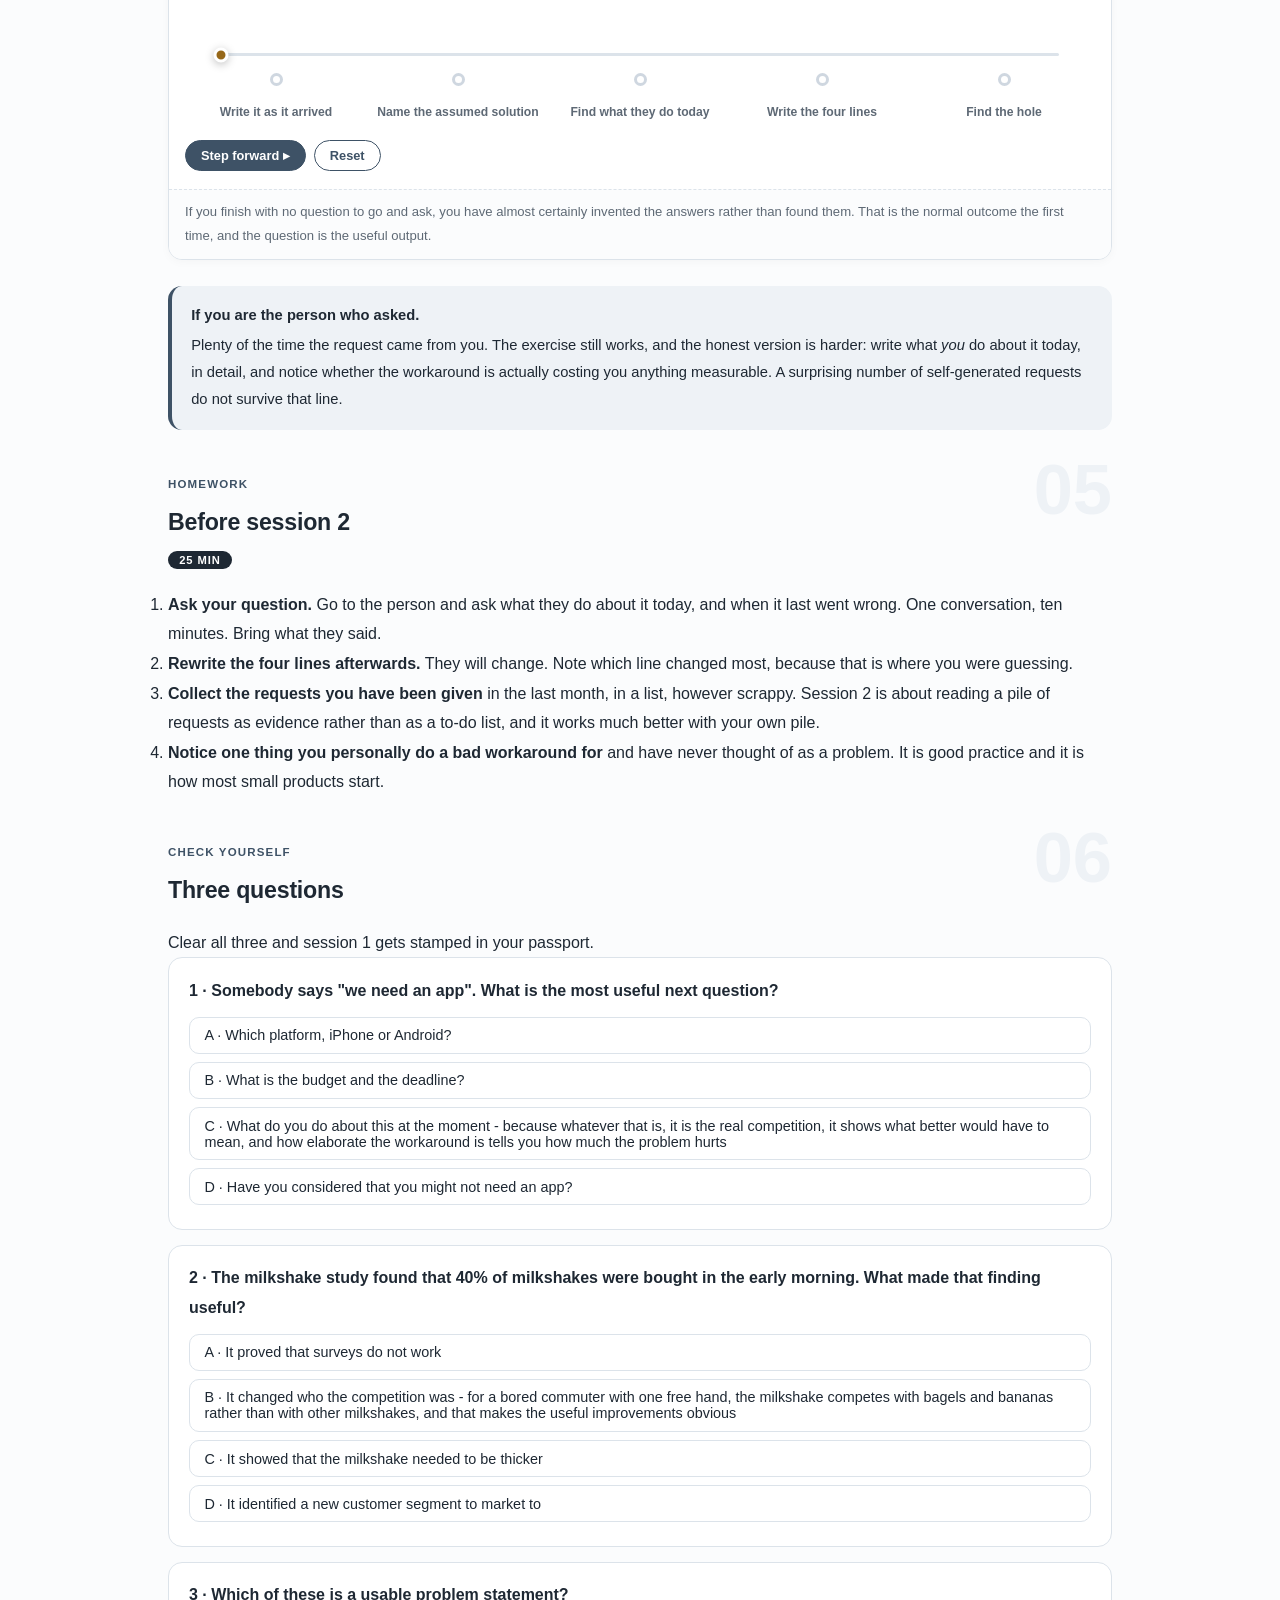
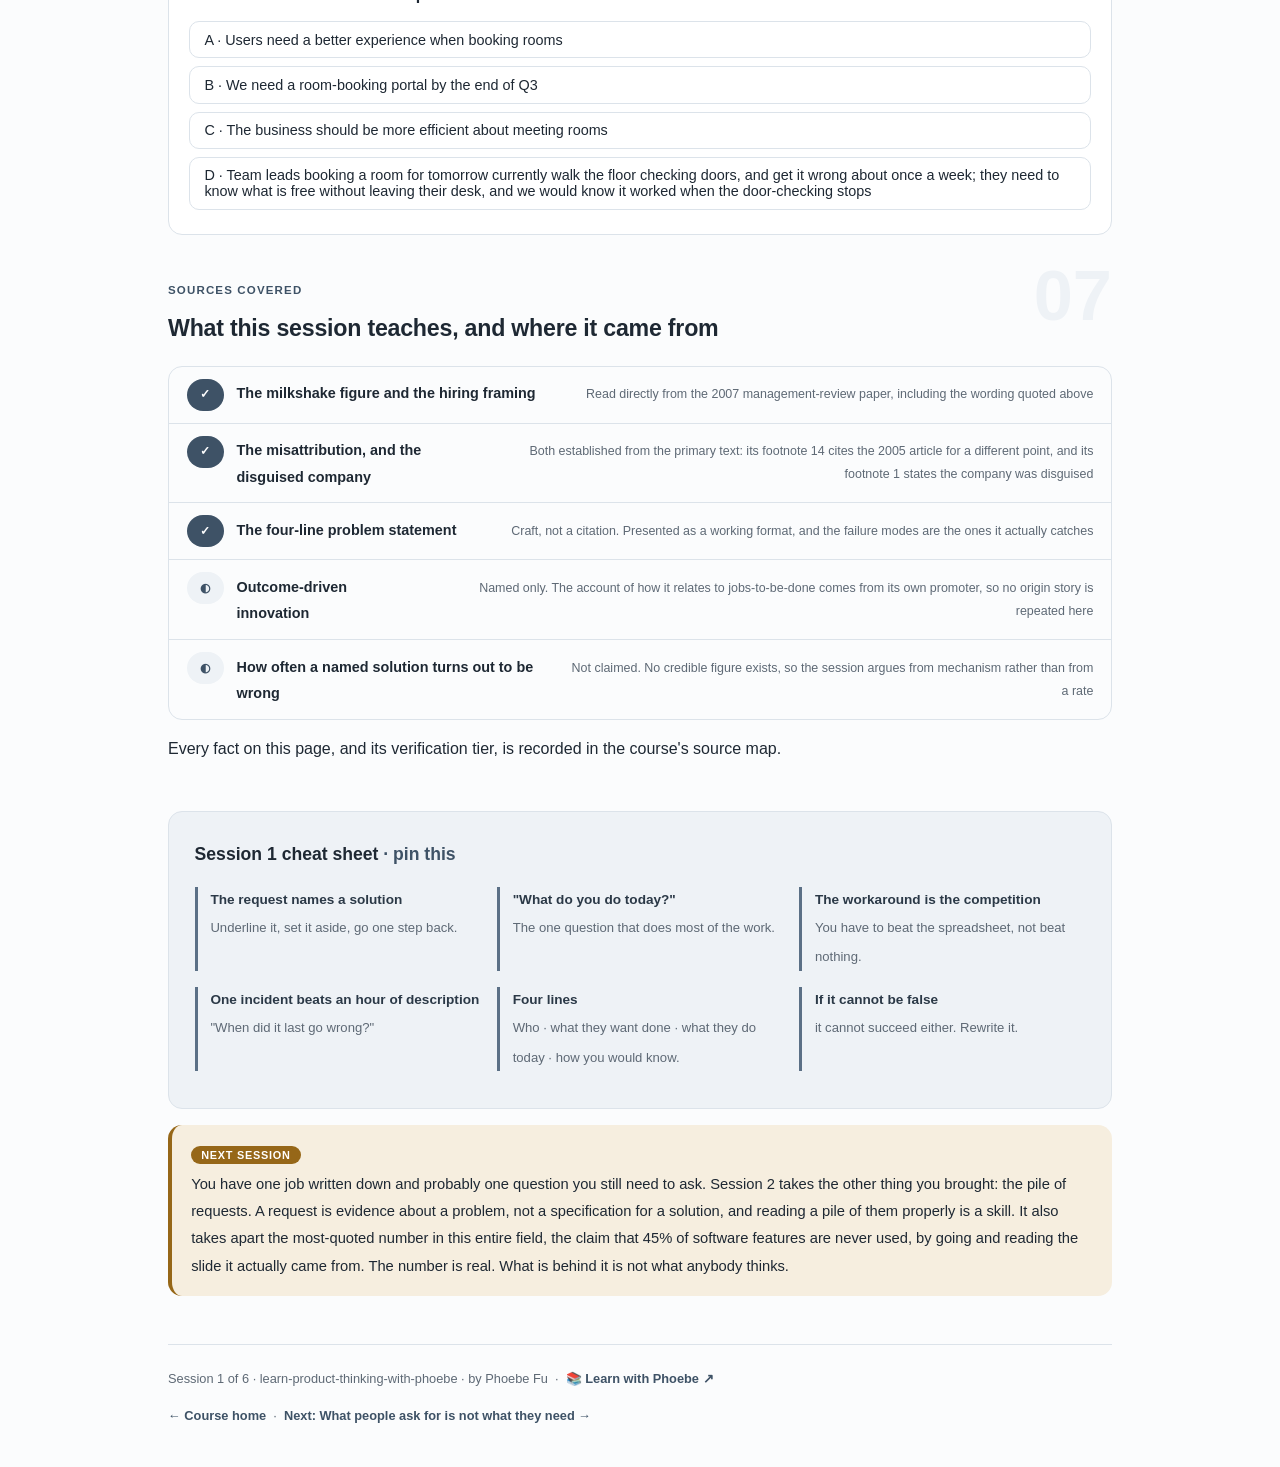
==== commit 2aeb041c: "Light surfaces everywhere: lightbox, cheat panel, code boxes; contrast and phone-width fixes Every d" ====
--- a/courses/01-the-job-not-the-feature.html
+++ b/courses/01-the-job-not-the-feature.html
@@ -19,7 +19,7 @@
 <meta name="twitter:image" content="https://phoebefu6.github.io/learn-product-thinking-with-phoebe/assets/og-cover.png">
 <!-- social:end -->
 <title>Session 1 · The job, not the feature - learn product thinking with phoebe</title>
-<link rel="stylesheet" href="../assets/style.css?v=4">
+<link rel="stylesheet" href="../assets/style.css?v=20">
 </head>
 <body>
 
@@ -372,6 +372,6 @@
 
 </main>
 
-<script src="../assets/app.js?v=1"></script>
+<script src="../assets/app.js?v=20"></script>
 </body>
 </html>
--- a/assets/style.css
+++ b/assets/style.css
@@ -19,8 +19,8 @@
   --amber-ink: #6E4A12;
   --amber-50: #F6EEDF;
   --paper: #FBFCFD;
-  --code-bg: #161E27;
-  --code-ink: #DCE3EA;
+  --code-bg: #EEF2F6;
+  --code-ink: #1E2833;
   --scrim-rgb: 30,40,51;
   --shadow-rgb: 62,82,102;
   --radius: 14px;
@@ -52,7 +52,7 @@
   font-size: .75rem;
   letter-spacing: .18em;
   text-transform: uppercase;
-  opacity: .85;
+  opacity: 1;
   font-weight: 600;
 }
 .masthead h1 {
@@ -63,7 +63,7 @@
   letter-spacing: -.02em;
 }
 .masthead h1 .accent { color: inherit; }
-.masthead .sub { font-size: 1.05rem; opacity: .92; max-width: 44rem; }
+.masthead .sub { font-size: 1.05rem; opacity: 1; max-width: 44rem; }
 
 .chip-row { display: flex; flex-wrap: wrap; gap: .5rem; margin-top: 1.1rem; }
 .chip {
@@ -77,7 +77,7 @@
   white-space: nowrap;
 }
 .chip.level { background: #fff; color: var(--indigo); }
-.chip.audience { background: rgba(255,255,255,.16); color: #fff; border: 1px solid rgba(255,255,255,.35); }
+.chip.audience { background: rgba(255,255,255,.08); color: #fff; border: 1px solid rgba(255,255,255,.35); }
 .chip.time { background: var(--ink); color: #fff; font-variant-numeric: tabular-nums; }
 
 
@@ -241,7 +241,7 @@
 .pill.light { background: var(--indigo-50); color: var(--indigo); }
 .pill.inkpill { background: var(--ink); color: #fff; }
 .pill.amber, .pill.peach { background: var(--amber); color: #fff; }
-.pill.bare { color: var(--faint); }
+.pill.bare { color: var(--muted); }
 
 /* ---------- 4D grid ---------- */
 .grid-2 { display: grid; grid-template-columns: repeat(auto-fit, minmax(15rem, 1fr)); gap: .8rem; margin: .5rem 0 1rem; }
@@ -270,10 +270,11 @@
 table.clean td:first-child { font-weight: 600; }
 
 /* ---------- prompt boxes ---------- */
-.prompt-box {
+.prompt-box{
   position: relative;
-  background: var(--code-bg);
-  color: var(--code-ink);
+  background: #EEF2F6;
+  border: 1px solid #DCE3EA;
+  color: #1E2833;
   border-radius: var(--radius);
   padding: 1.1rem 1.2rem;
   margin: 1rem 0 1.2rem;
@@ -283,12 +284,12 @@
   white-space: pre-wrap;
   word-break: break-word;
 }
-.prompt-box .label {
+.prompt-box .label{
   position: absolute;
   top: -0.7rem;
   left: 1rem;
-  background: var(--indigo);
-  color: #fff;
+  background: #3E5266;
+  color: #FFFFFF;
   font-family: "Inter", -apple-system, sans-serif;
   font-size: .68rem;
   font-weight: 700;
@@ -299,13 +300,13 @@
 }
 .prompt-box.bad .label { background: var(--faint); color: var(--ink); }
 .prompt-box.good .label { background: var(--amber); color: #fff; }
-.copy-btn {
+.copy-btn{
   position: absolute;
   top: .7rem;
   right: .7rem;
-  background: rgba(255,255,255,.1);
-  border: 1px solid rgba(255,255,255,.25);
-  color: #fff;
+  background: #FFFFFF;
+  border: 1px solid #DCE3EA;
+  color: #1E2833;
   border-radius: 999px;
   padding: .25rem .8rem;
   font-size: .72rem;
@@ -314,7 +315,7 @@
   font-family: "Inter", -apple-system, sans-serif;
   transition: background .15s ease;
 }
-.copy-btn:hover { background: rgba(255,255,255,.22); }
+.copy-btn:hover { background: #DCE3EA; }
 .copy-btn.copied { background: var(--amber); border-color: var(--amber); color: #fff; }
 
 /* ---------- demo steps ---------- */
@@ -404,7 +405,7 @@
   gap: .4rem;
 }
 
-.lightbox {
+.lightbox{
   position: fixed;
   inset: 0;
   z-index: 100;
@@ -416,8 +417,10 @@
   cursor: zoom-out;
 }
 .lightbox.open { display: flex; }
-.lightbox .inner {
+.lightbox .inner{
   background: #fff;
+  border: 1px solid #DCE3EA;
+  box-shadow: 0 10px 40px rgba(30,40,51,.14);
   border-radius: var(--radius);
   padding: 2rem;
   max-width: 94vw;
@@ -425,13 +428,12 @@
   overflow: auto;
 }
 .lightbox .inner svg, .lightbox .inner img { width: min(88vw, 70rem); height: auto; }
-.lightbox .close-hint {
+.lightbox .close-hint{
   position: fixed;
   top: 1rem; right: 1.4rem;
-  color: #fff;
+  color: #1E2833;
   font-size: .8rem;
   font-weight: 600;
-  opacity: .8;
 }
 
 /* ---------- courses covered ---------- */
@@ -450,19 +452,20 @@
 .covered-row .note { margin-left: auto; color: var(--muted); font-size: .78rem; text-align: right; }
 
 /* ---------- cheat sheet footer ---------- */
-.cheat {
-  background: var(--ink);
-  color: #fff;
+.cheat{
+  background: #EEF2F6;
+  border: 1px solid #DCE3EA;
+  color: #1E2833;
   border-radius: var(--radius);
   padding: 1.6rem 1.6rem 1.3rem;
   margin-top: 3rem;
 }
 .cheat h3 { font-size: 1.1rem; margin-bottom: 1rem; }
-.cheat h3 span { color: var(--indigo-soft); }
+.cheat h3 span { color: #3E5266; }
 .cheat .grid-2 { gap: 1rem; }
 .cheat .cheat-item { border-left: 3px solid var(--indigo-mid); padding-left: .8rem; }
-.cheat .cheat-item b { display: block; font-size: .85rem; color: var(--indigo-soft); }
-.cheat .cheat-item span { font-size: .82rem; opacity: .85; }
+.cheat .cheat-item b { display: block; font-size: .85rem; color: #2B3947; }
+.cheat .cheat-item span { font-size: .82rem; color: #5E6975; }
 
 footer.pagefoot {
   border-top: 1px solid var(--hairline);
@@ -557,7 +560,7 @@
   margin-top: 1.1rem;
   flex-wrap: wrap;
 }
-.journey .jlabel { font-size: .7rem; font-weight: 700; text-transform: uppercase; letter-spacing: .09em; opacity: .8; margin-right: .3rem; }
+.journey .jlabel { font-size: .7rem; font-weight: 700; text-transform: uppercase; letter-spacing: .09em; opacity: 1; margin-right: .3rem; }
 .journey a {
   width: 1.7rem; height: 1.7rem;
   border-radius: 999px;
@@ -1155,7 +1158,7 @@
   transition: all .18s ease;
 }
 .pp-stamp:hover { border-color: var(--indigo-soft); }
-.pp-stamp i { font-size: 1.3rem; font-style: normal; opacity: .35; }
+.pp-stamp i { font-size: 1.3rem; font-style: normal; opacity: 1; }
 .pp-stamp b { font: 800 0.7rem Inter, sans-serif; }
 .pp-stamp.got {
   border-style: solid; border-color: var(--indigo);
@@ -1286,3 +1289,28 @@
 .dt-sp em { font-style: normal; font-weight: 800; }
 .dt-sp.is-up em { color: var(--clay-ink); }
 .dt-sp.is-down em { color: #7f1d1d; }
+
+/* layout-patch-3: phone-width overflow (2026-10-10) */
+.sql-bar { flex-wrap: wrap; }
+@media (max-width: 480px) {
+  .covered-row { flex-wrap: wrap; }
+  .covered-row .note { margin-left: 0; text-align: left; flex-basis: 100%; }
+  details.card summary { flex-wrap: wrap; }
+  details.card summary .mini { white-space: normal; }
+  .wk, .sqlbox, .prompt-box, pre { max-width: 100%; overflow-x: auto; }
+  .mono, code, strong, .note { overflow-wrap: anywhere; }
+  select, input[type=range], label { max-width: 100%; }
+  canvas, svg, img { max-width: 100%; height: auto; }
+  .tree-kids, .tree-node-wrap, .tree-node, .rb-night, .al-row, .gd-field, .tl-row, .sl-row { max-width: 100%; overflow-x: auto; }
+  .tl-cols, .sl-cols, .bb-cols, .ev-cols, [class$="-cols"] { grid-template-columns: 1fr !important; display: grid; }
+  .tl-cols > *, .sl-cols > *, [class$="-cols"] > * { min-width: 0; max-width: 100%; }
+  .mono { white-space: normal; }
+  .er-w, .bb-lab, .tl-lev, .sl-lev { max-width: 100%; white-space: normal; }
+}
+/* contrast-patch-2b */
+.cheat a { color: var(--indigo-deep, var(--ink)); }
+.chip.audience { background: transparent; border-color: rgba(255,255,255,.55); }
+.masthead a, .masthead .sub a { color: #fff; text-decoration: underline; text-underline-offset: 2px; }
+.prompt-box b, .prompt-box strong { color: var(--indigo-deep, var(--ink)); }
+.prompt-box span, .prompt-box em, .prompt-box i { color: inherit; }
+.pp-stamp i { color: var(--ink); }
